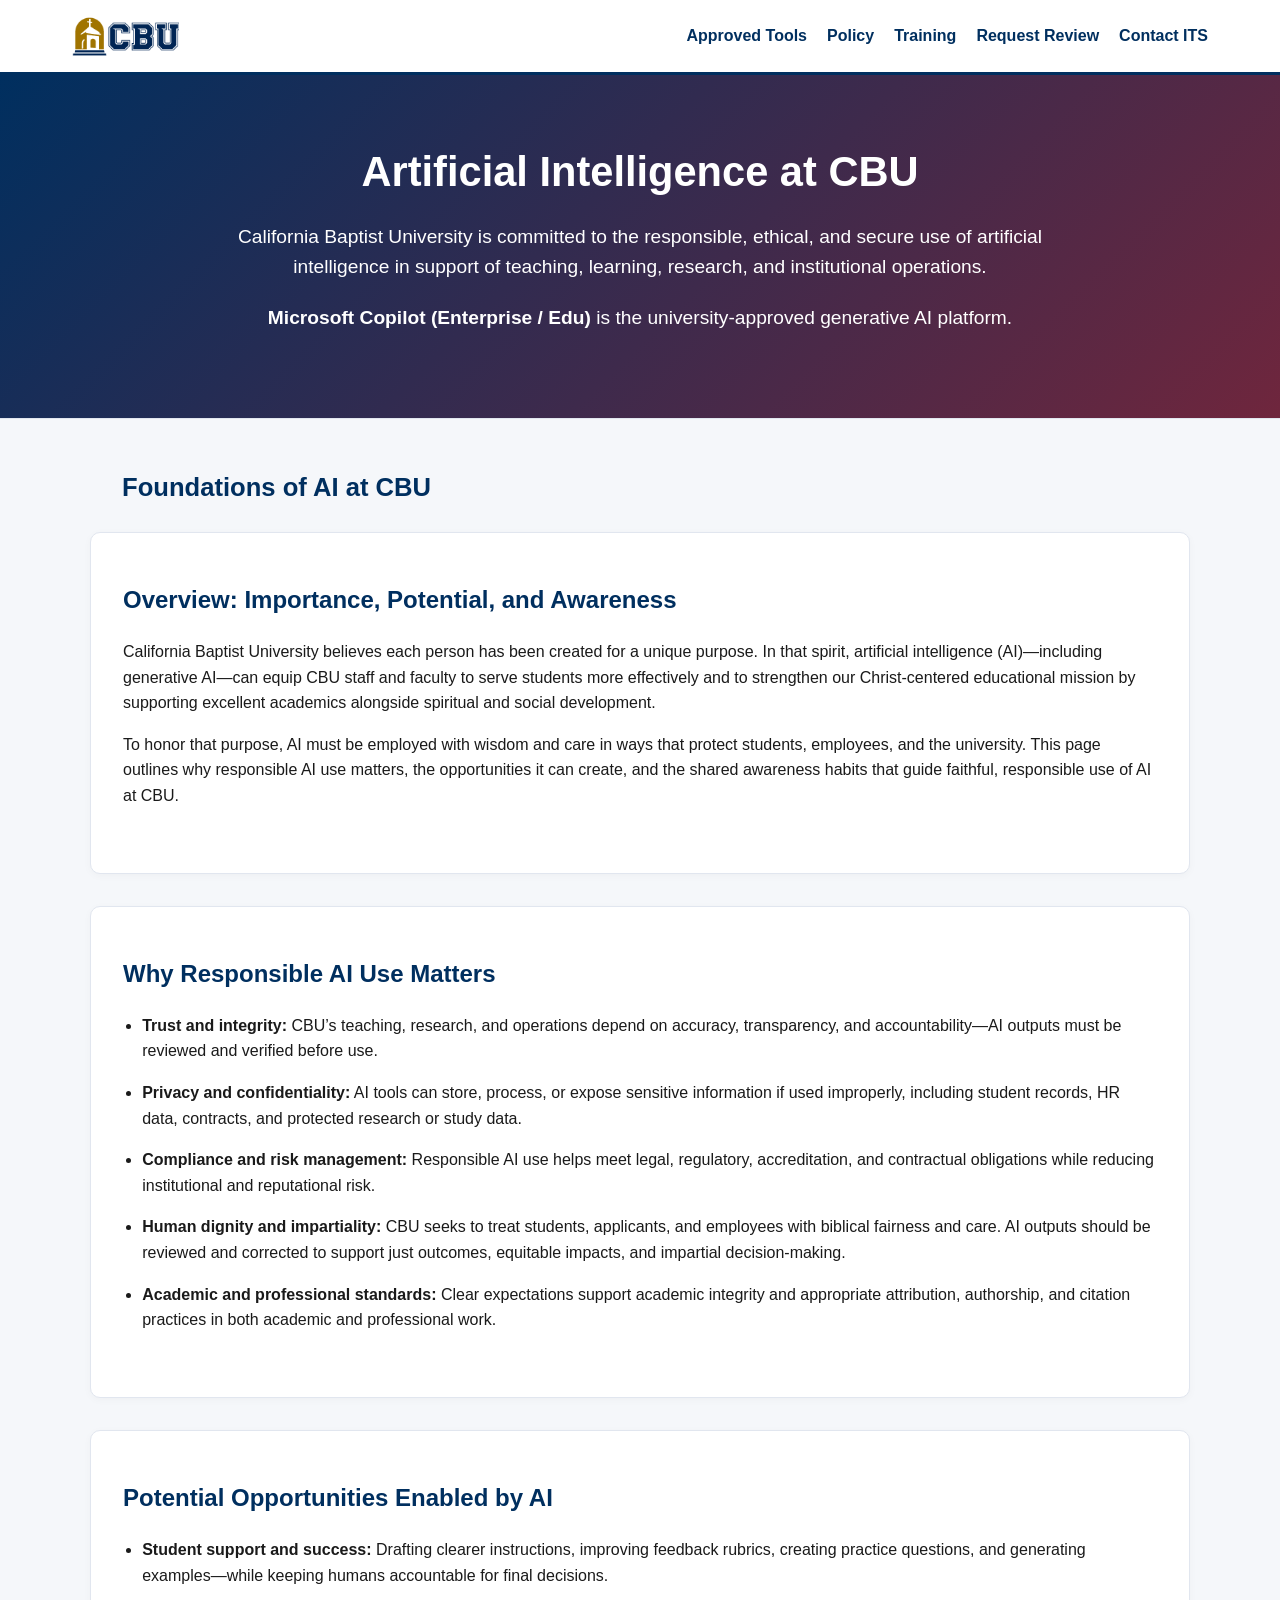
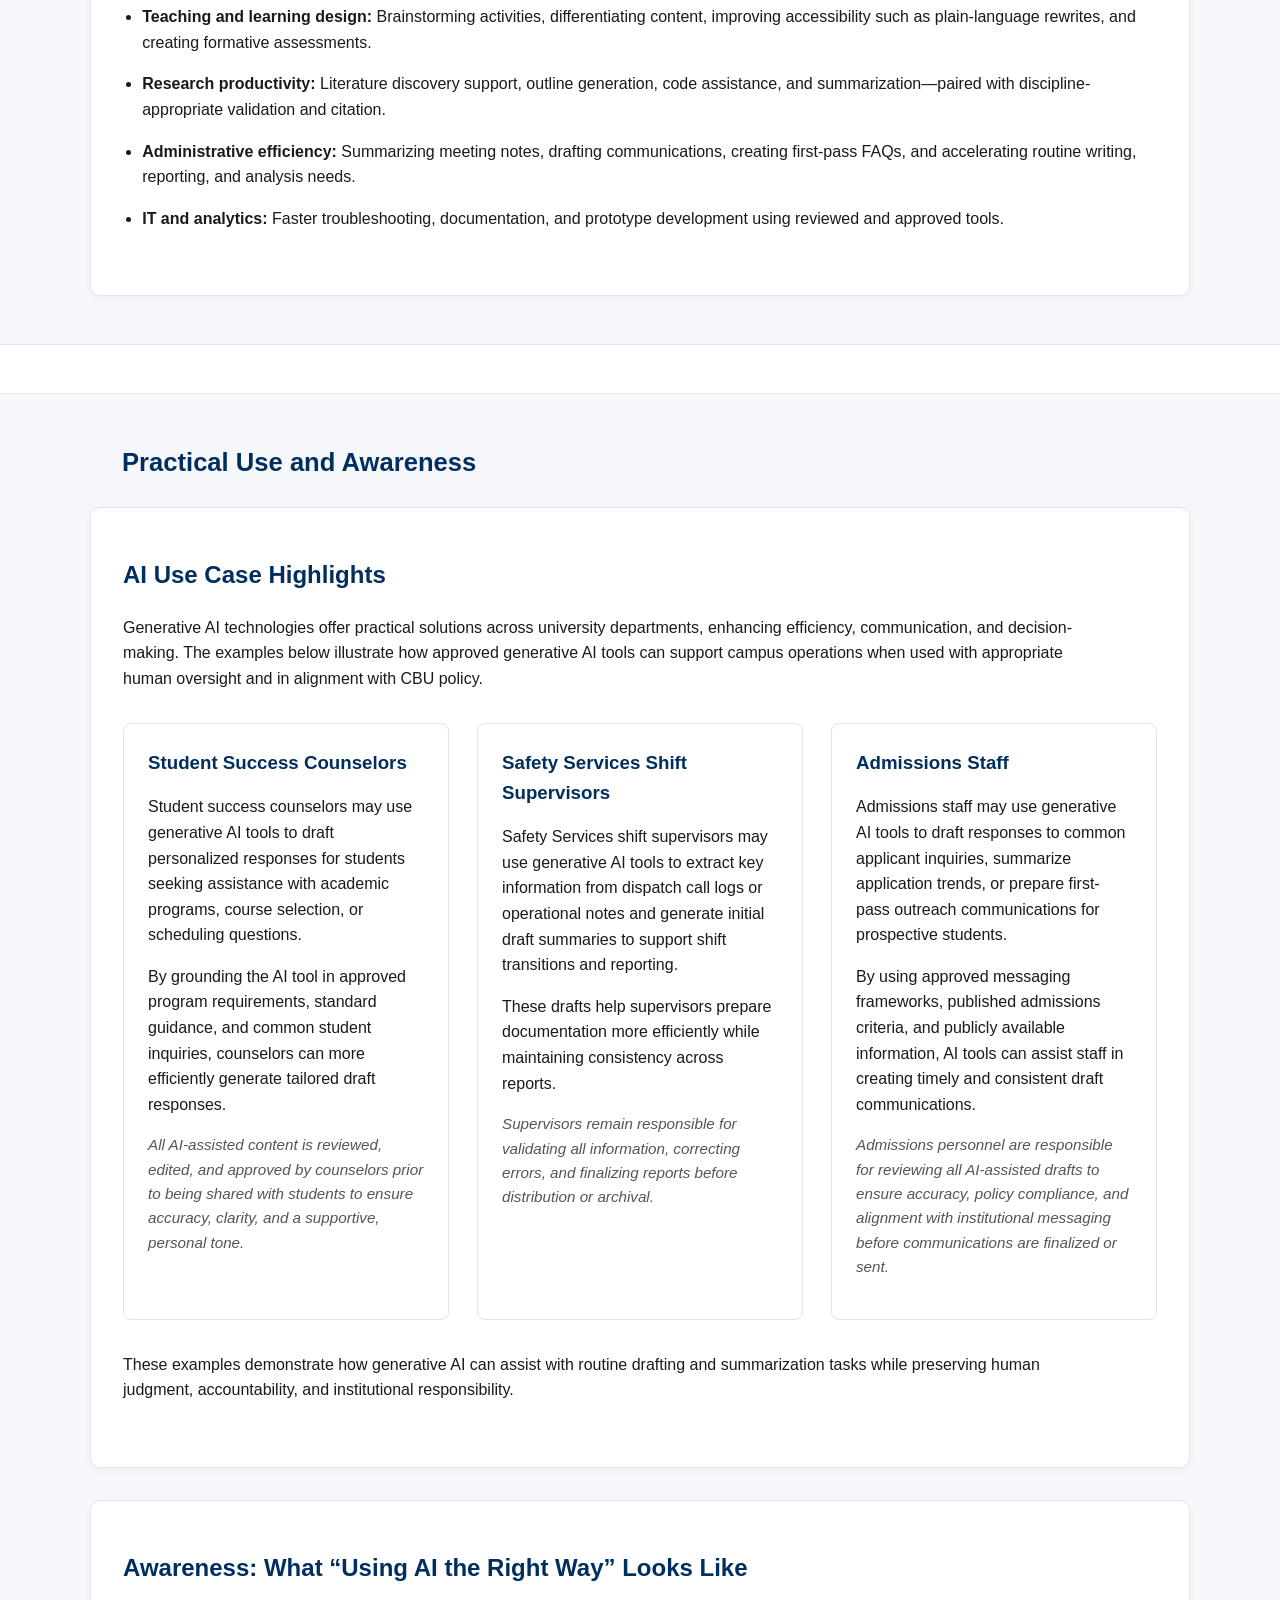
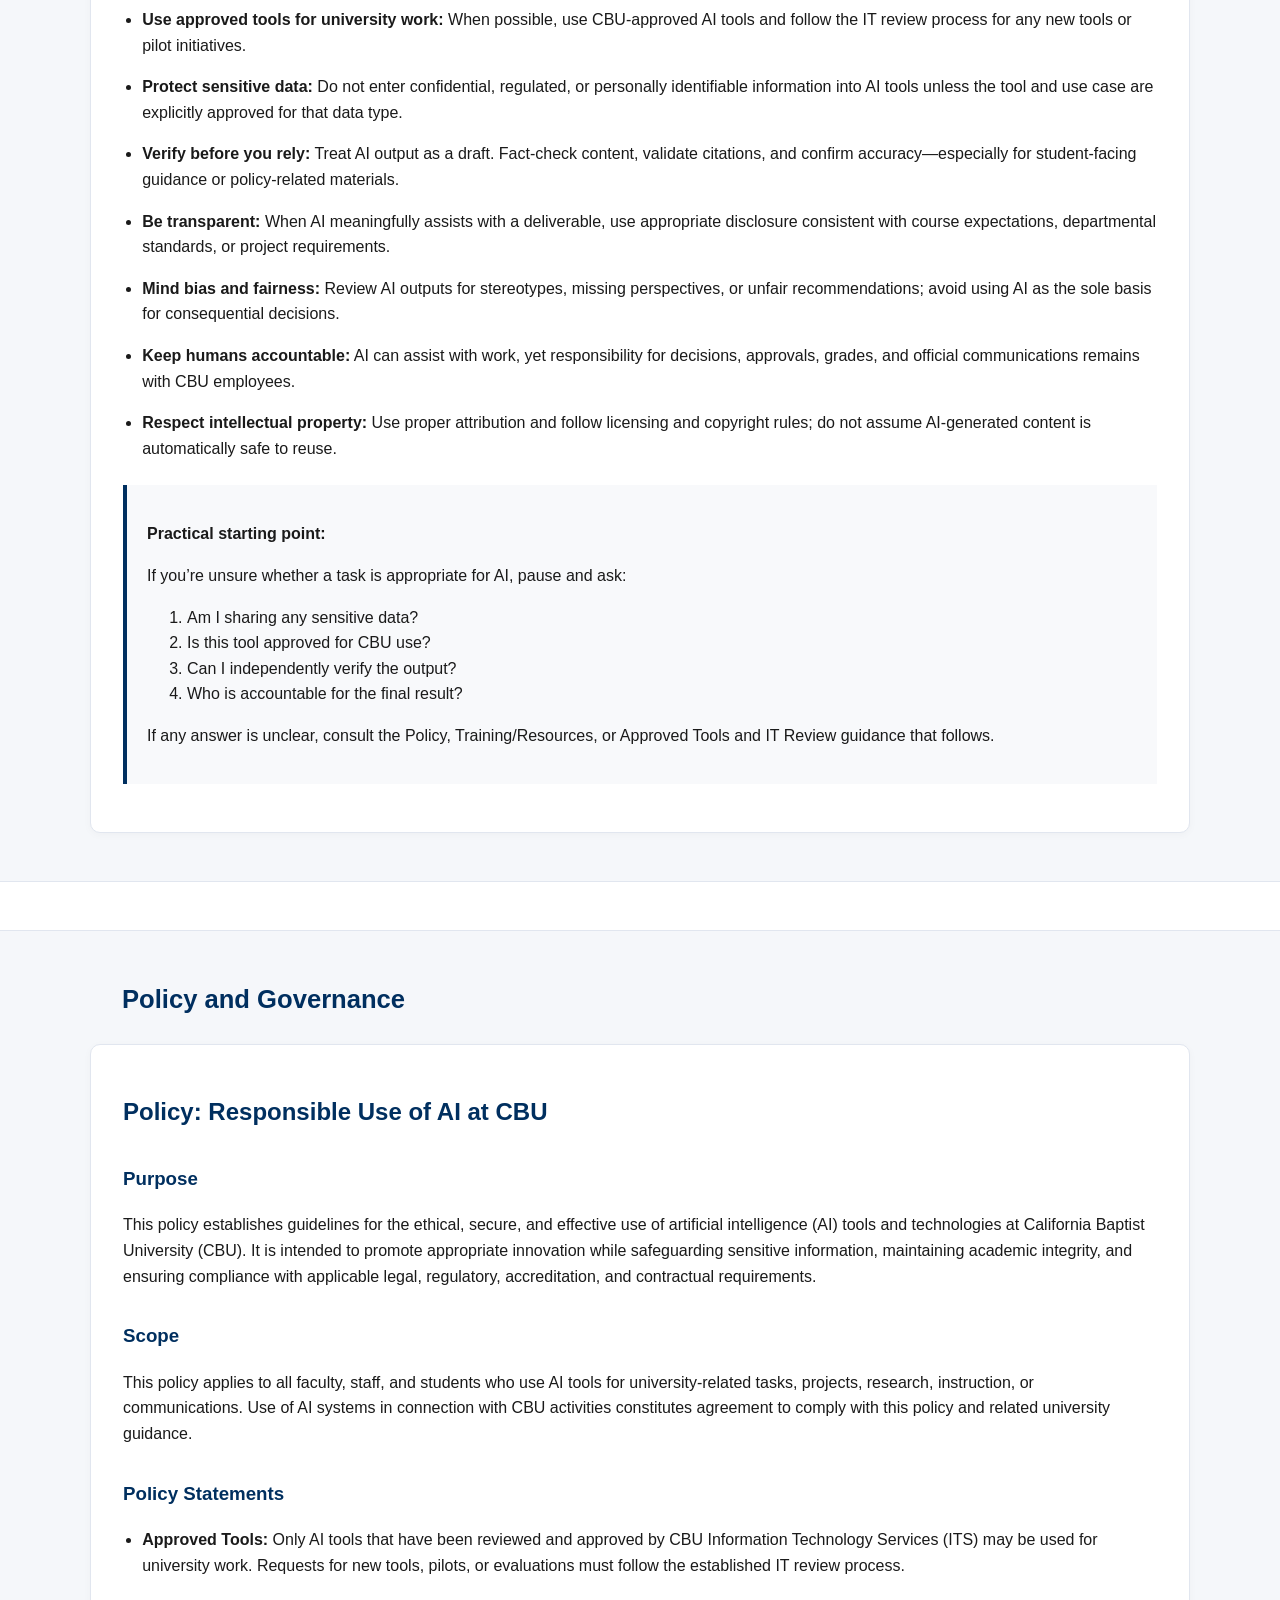
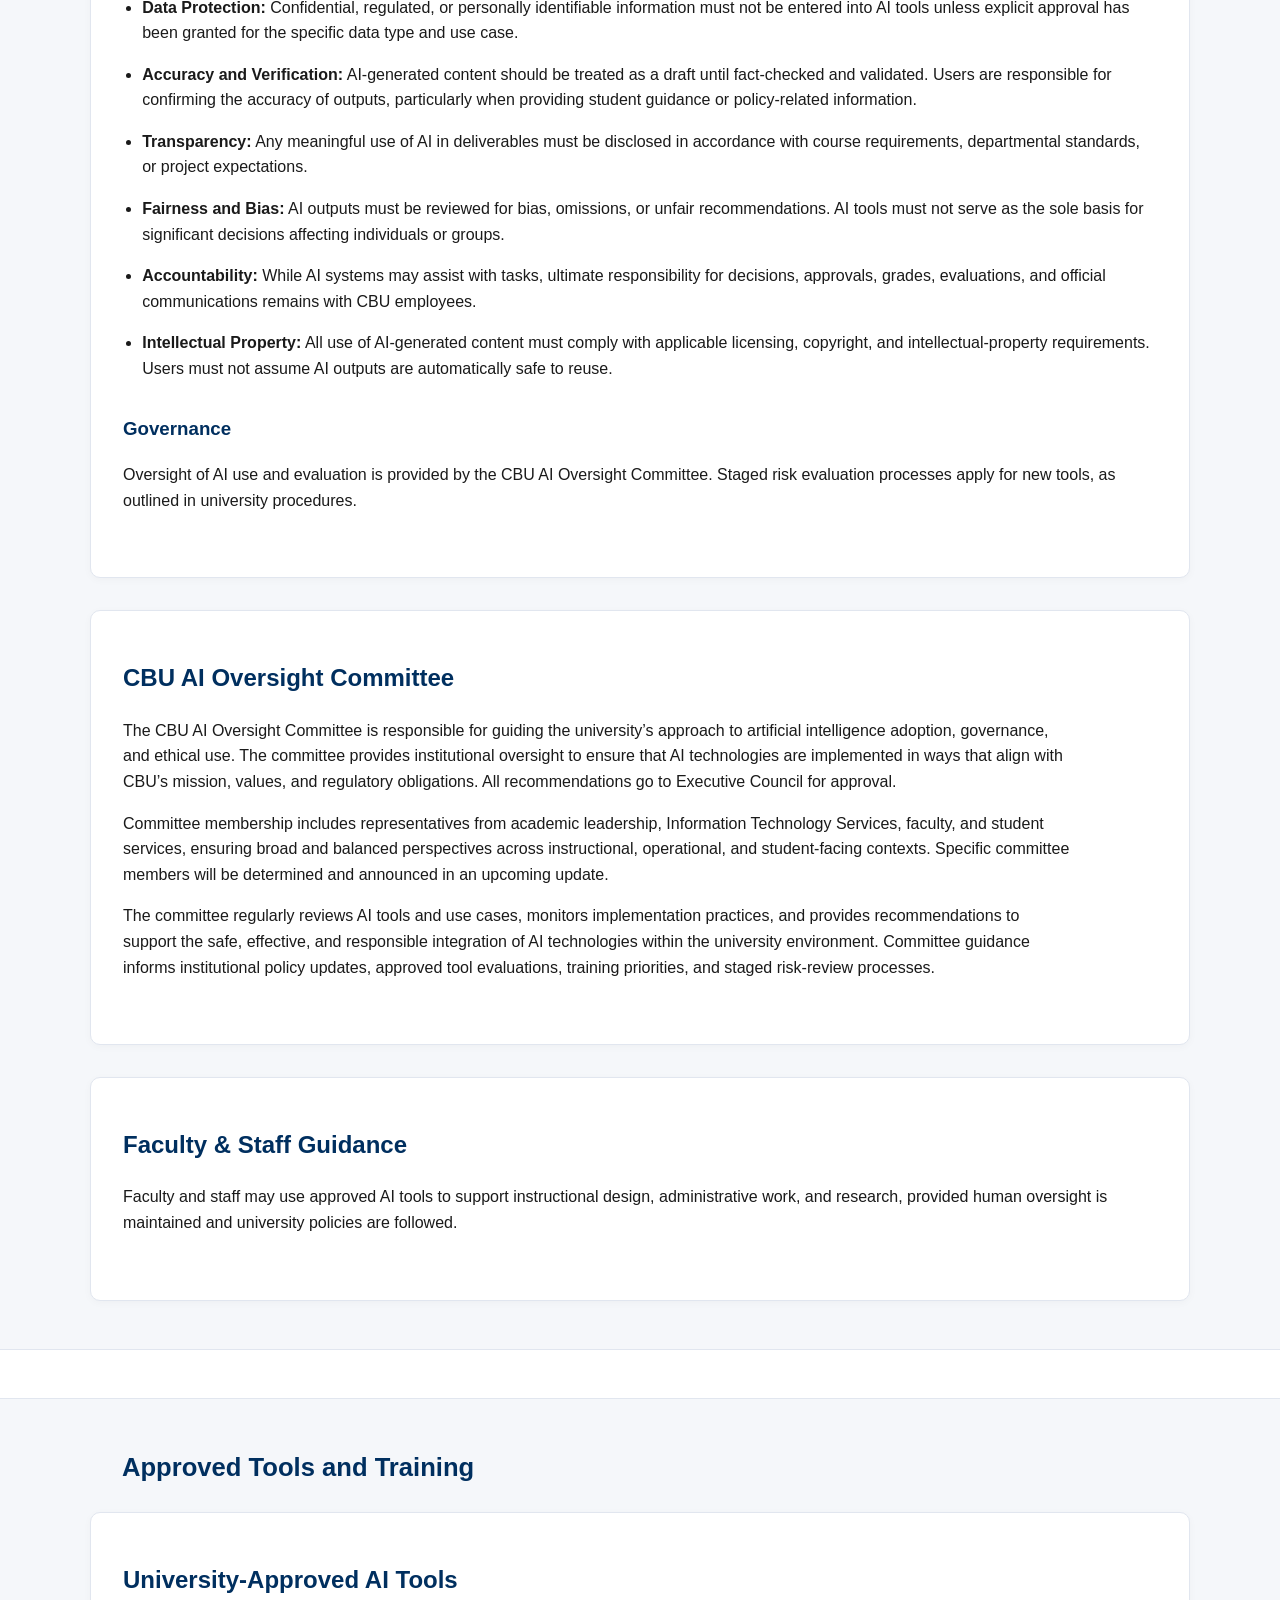
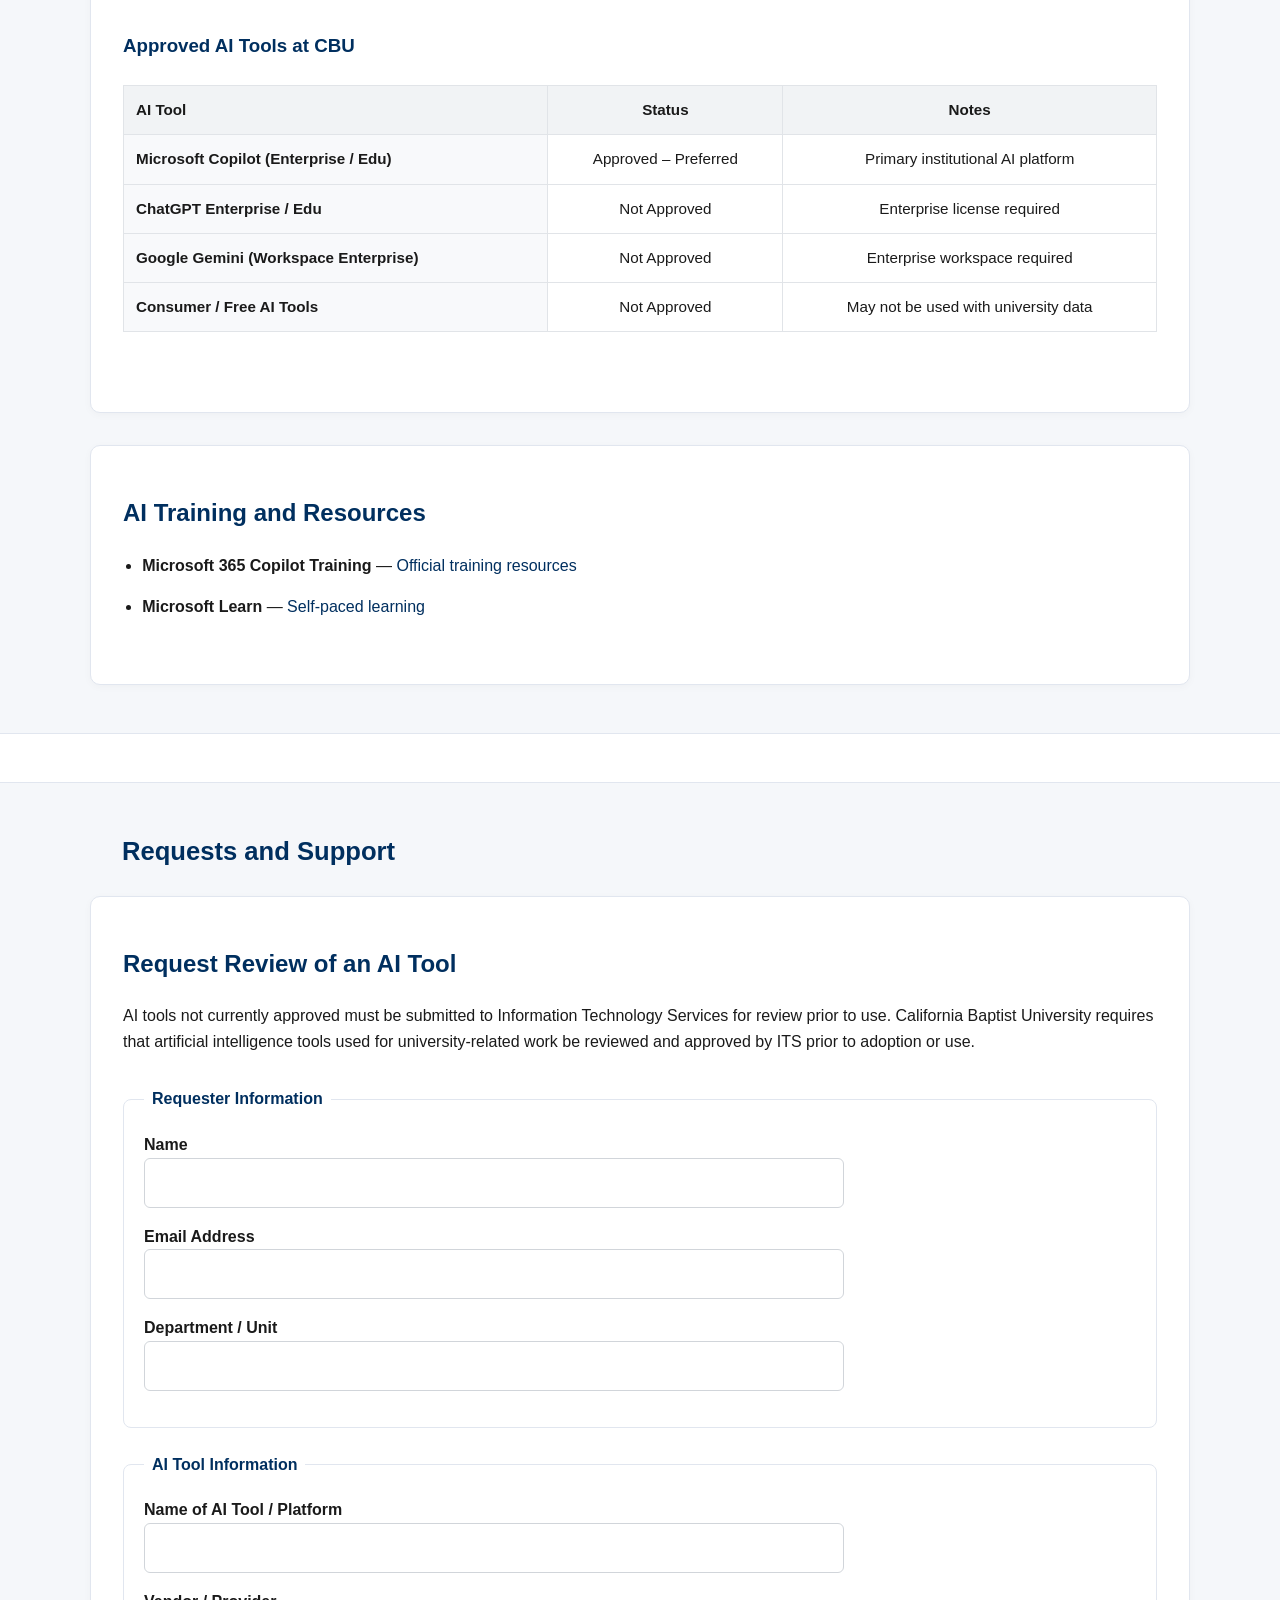
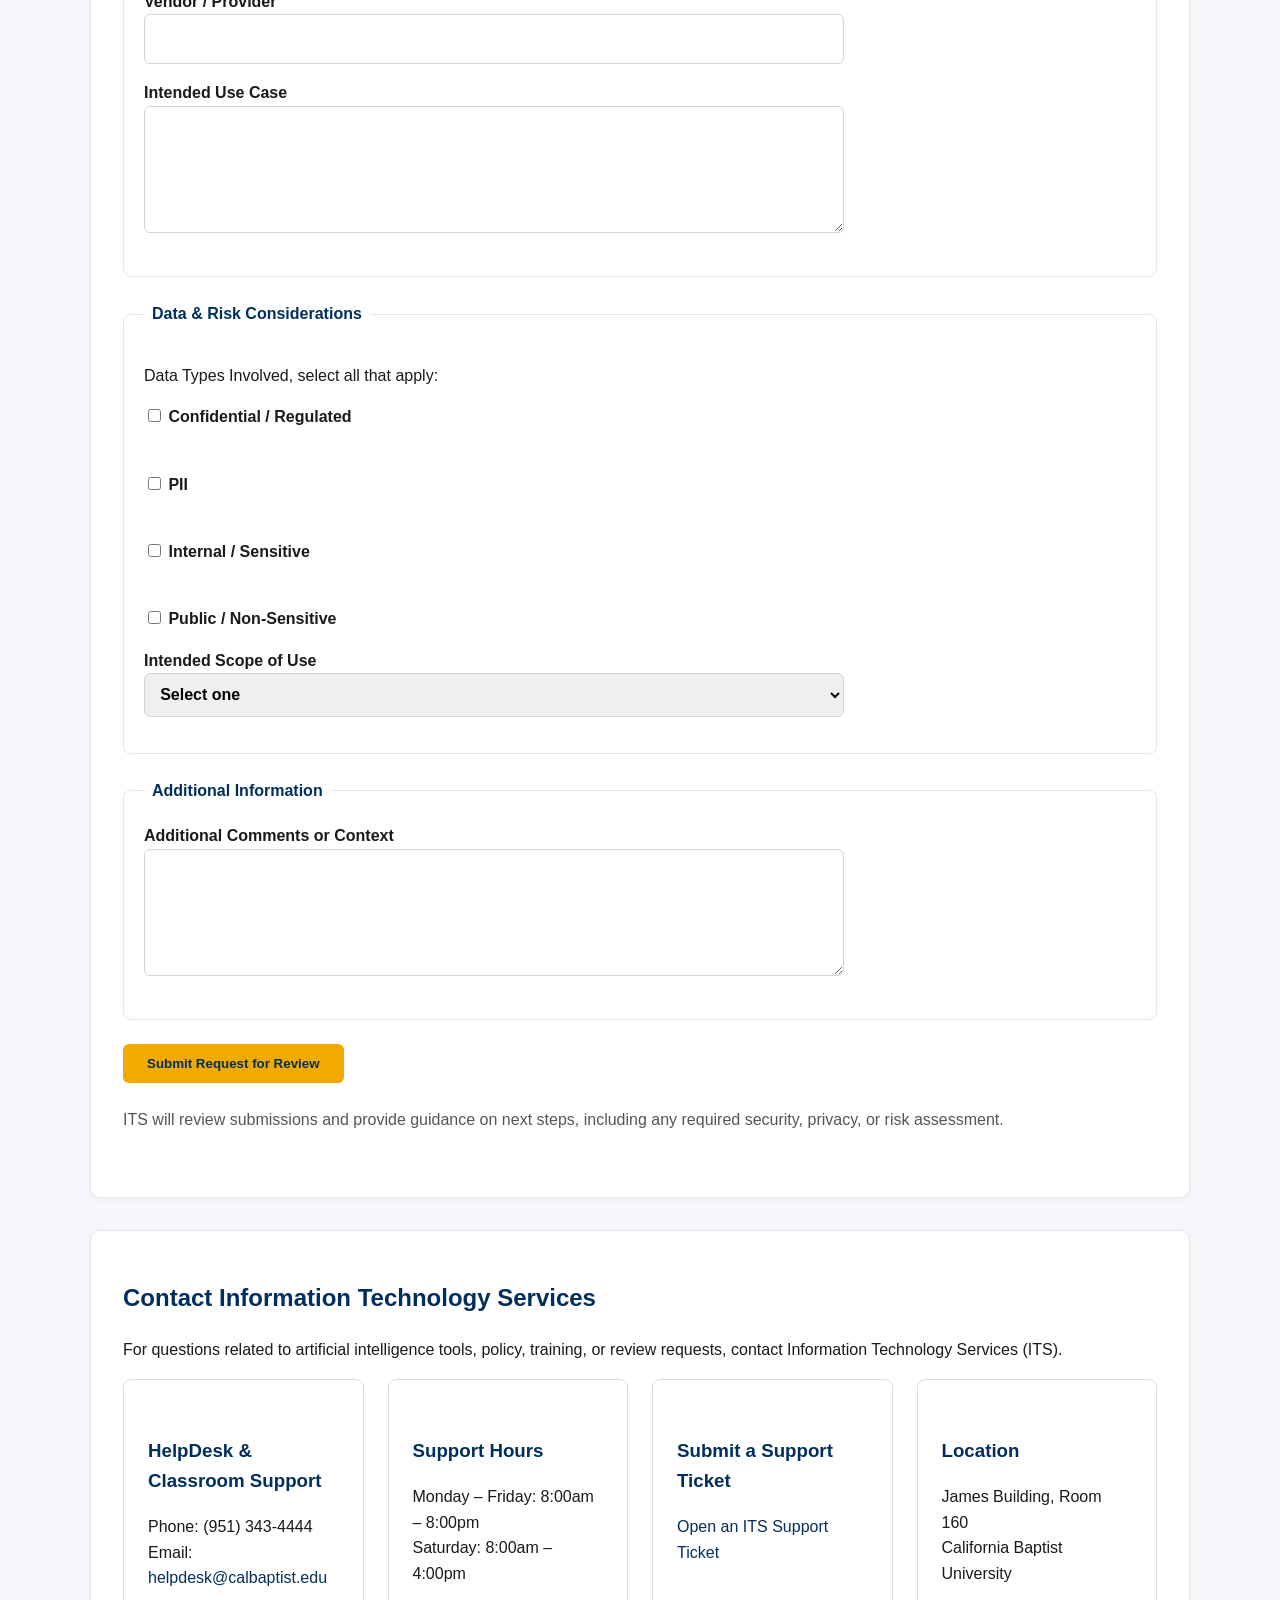
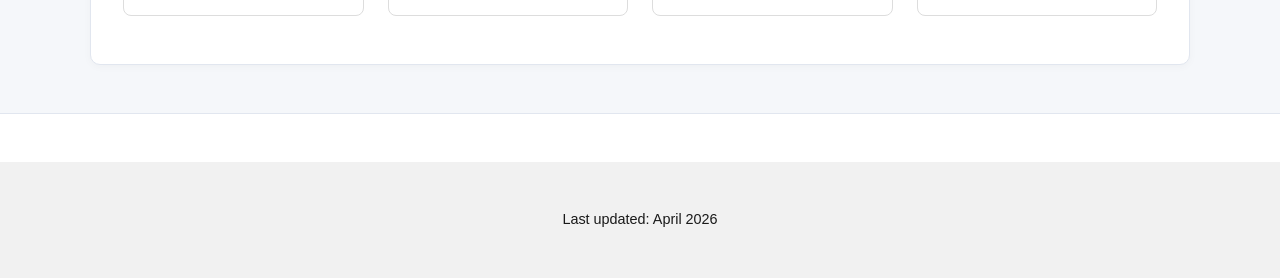
==== index.html @ 790e9cde "Add files via upload" ====
<!DOCTYPE html>
<html lang="en">
<head>
  <meta charset="UTF-8" />
  <title>Artificial Intelligence at CBU | California Baptist University</title>
  <meta name="viewport" content="width=device-width, initial-scale=1.0" />
  <link rel="stylesheet" href="styles.css" />
</head>

<body>
  <!-- ================= HEADER NAV ================= -->
  <header class="cbu-header">
    <div class="cbu-header-inner">
      <div class="cbu-logo-wrapper">
        <img
          src="cbu-logo-blue-gold.png"
          alt="California Baptist University"
          class="cbu-logo"
        />
      </div>

      <nav class="cbu-nav" aria-label="Main navigation">
        <ul>
          <li><a href="#approved-tools">Approved Tools</a></li>
          <li><a href="#policy">Policy</a></li>
          <li><a href="#training">Training</a></li>
          <li><a href="#request-review">Request Review</a></li>
          <li><a href="#contact">Contact ITS</a></li>
        </ul>
      </nav>
    </div>
  </header>

  <!-- ================= HERO / BANNER ================= -->
  <section class="cbu-hero">
    <div class="cbu-hero-inner">
      <h1>Artificial Intelligence at CBU</h1>
      <p>
        California Baptist University is committed to the responsible,
        ethical, and secure use of artificial intelligence in support
        of teaching, learning, research, and institutional operations.
      </p>
      <p class="hero-sub">
        <strong>Microsoft Copilot (Enterprise / Edu)</strong> is the
        university-approved generative AI platform.
      </p>
    </div>
  </section>

  <!-- ================= MAIN CONTENT ================= -->
  <main id="main-content">

    <!-- ================= GROUP: FOUNDATIONS ================= -->
    <div class="section-group" aria-labelledby="foundations-heading">
      <div class="section-group-title">
        <h2 id="foundations-heading">Foundations of AI at CBU</h2>
      </div>

      <section class="cbu-section cbu-overview" id="overview">
        <h2>Overview: Importance, Potential, and Awareness</h2>
        <p>
          California Baptist University believes each person has been created for a unique purpose.
          In that spirit, artificial intelligence (AI)—including generative AI—can equip CBU staff
          and faculty to serve students more effectively and to strengthen our Christ-centered
          educational mission by supporting excellent academics alongside spiritual and social development.
        </p>
        <p>
          To honor that purpose, AI must be employed with wisdom and care in ways that protect students,
          employees, and the university. This page outlines why responsible AI use matters, the
          opportunities it can create, and the shared awareness habits that guide faithful,
          responsible use of AI at CBU.
        </p>
      </section>

      <section class="cbu-section cbu-why-it-matters" id="why-it-matters">
        <h2>Why Responsible AI Use Matters</h2>
        <ul class="why-list">
          <li><strong>Trust and integrity:</strong> CBU’s teaching, research, and operations depend on accuracy, transparency, and accountability—AI outputs must be reviewed and verified before use.</li>
          <li><strong>Privacy and confidentiality:</strong> AI tools can store, process, or expose sensitive information if used improperly, including student records, HR data, contracts, and protected research or study data.</li>
          <li><strong>Compliance and risk management:</strong> Responsible AI use helps meet legal, regulatory, accreditation, and contractual obligations while reducing institutional and reputational risk.</li>
          <li><strong>Human dignity and impartiality:</strong> CBU seeks to treat students, applicants, and employees with biblical fairness and care. AI outputs should be reviewed and corrected to support just outcomes, equitable impacts, and impartial decision-making.</li>
          <li><strong>Academic and professional standards:</strong> Clear expectations support academic integrity and appropriate attribution, authorship, and citation practices in both academic and professional work.</li>
        </ul>
      </section>

      <section class="cbu-section cbu-opportunities" id="opportunities">
        <h2>Potential Opportunities Enabled by AI</h2>
        <ul class="opportunities-list">
          <li><strong>Student support and success:</strong> Drafting clearer instructions, improving feedback rubrics, creating practice questions, and generating examples—while keeping humans accountable for final decisions.</li>
          <li><strong>Teaching and learning design:</strong> Brainstorming activities, differentiating content, improving accessibility such as plain-language rewrites, and creating formative assessments.</li>
          <li><strong>Research productivity:</strong> Literature discovery support, outline generation, code assistance, and summarization—paired with discipline-appropriate validation and citation.</li>
          <li><strong>Administrative efficiency:</strong> Summarizing meeting notes, drafting communications, creating first-pass FAQs, and accelerating routine writing, reporting, and analysis needs.</li>
          <li><strong>IT and analytics:</strong> Faster troubleshooting, documentation, and prototype development using reviewed and approved tools.</li>
        </ul>
      </section>
    </div>

    <!-- ================= GROUP: PRACTICAL USE ================= -->
    <div class="section-group" aria-labelledby="practical-use-heading">
      <div class="section-group-title">
        <h2 id="practical-use-heading">Practical Use and Awareness</h2>
      </div>

      <section class="cbu-section cbu-use-cases" id="use-case-highlights">
        <h2>AI Use Case Highlights</h2>
        <p class="use-case-intro">
          Generative AI technologies offer practical solutions across university departments,
          enhancing efficiency, communication, and decision-making. The examples below illustrate
          how approved generative AI tools can support campus operations when used with appropriate
          human oversight and in alignment with CBU policy.
        </p>

        <div class="use-case-grid">
          <article class="use-case-card">
            <h3>Student Success Counselors</h3>
            <p>Student success counselors may use generative AI tools to draft personalized responses for students seeking assistance with academic programs, course selection, or scheduling questions.</p>
            <p>By grounding the AI tool in approved program requirements, standard guidance, and common student inquiries, counselors can more efficiently generate tailored draft responses.</p>
            <p class="use-case-note">All AI-assisted content is reviewed, edited, and approved by counselors prior to being shared with students to ensure accuracy, clarity, and a supportive, personal tone.</p>
          </article>

          <article class="use-case-card">
            <h3>Safety Services Shift Supervisors</h3>
            <p>Safety Services shift supervisors may use generative AI tools to extract key information from dispatch call logs or operational notes and generate initial draft summaries to support shift transitions and reporting.</p>
            <p>These drafts help supervisors prepare documentation more efficiently while maintaining consistency across reports.</p>
            <p class="use-case-note">Supervisors remain responsible for validating all information, correcting errors, and finalizing reports before distribution or archival.</p>
          </article>

          <article class="use-case-card">
            <h3>Admissions Staff</h3>
            <p>Admissions staff may use generative AI tools to draft responses to common applicant inquiries, summarize application trends, or prepare first-pass outreach communications for prospective students.</p>
            <p>By using approved messaging frameworks, published admissions criteria, and publicly available information, AI tools can assist staff in creating timely and consistent draft communications.</p>
            <p class="use-case-note">Admissions personnel are responsible for reviewing all AI-assisted drafts to ensure accuracy, policy compliance, and alignment with institutional messaging before communications are finalized or sent.</p>
          </article>
        </div>

        <p class="use-case-summary">
          These examples demonstrate how generative AI can assist with routine drafting and
          summarization tasks while preserving human judgment, accountability, and institutional responsibility.
        </p>
      </section>

      <section class="cbu-section cbu-awareness" id="awareness">
        <h2>Awareness: What “Using AI the Right Way” Looks Like</h2>
        <ul class="awareness-list">
          <li><strong>Use approved tools for university work:</strong> When possible, use CBU-approved AI tools and follow the IT review process for any new tools or pilot initiatives.</li>
          <li><strong>Protect sensitive data:</strong> Do not enter confidential, regulated, or personally identifiable information into AI tools unless the tool and use case are explicitly approved for that data type.</li>
          <li><strong>Verify before you rely:</strong> Treat AI output as a draft. Fact-check content, validate citations, and confirm accuracy—especially for student-facing guidance or policy-related materials.</li>
          <li><strong>Be transparent:</strong> When AI meaningfully assists with a deliverable, use appropriate disclosure consistent with course expectations, departmental standards, or project requirements.</li>
          <li><strong>Mind bias and fairness:</strong> Review AI outputs for stereotypes, missing perspectives, or unfair recommendations; avoid using AI as the sole basis for consequential decisions.</li>
          <li><strong>Keep humans accountable:</strong> AI can assist with work, yet responsibility for decisions, approvals, grades, and official communications remains with CBU employees.</li>
          <li><strong>Respect intellectual property:</strong> Use proper attribution and follow licensing and copyright rules; do not assume AI-generated content is automatically safe to reuse.</li>
        </ul>

        <div class="awareness-check">
          <p><strong>Practical starting point:</strong></p>
          <p>If you’re unsure whether a task is appropriate for AI, pause and ask:</p>
          <ol>
            <li>Am I sharing any sensitive data?</li>
            <li>Is this tool approved for CBU use?</li>
            <li>Can I independently verify the output?</li>
            <li>Who is accountable for the final result?</li>
          </ol>
          <p>If any answer is unclear, consult the Policy, Training/Resources, or Approved Tools and IT Review guidance that follows.</p>
        </div>
      </section>
    </div>

    <!-- ================= GROUP: POLICY AND GOVERNANCE ================= -->
    <div class="section-group" aria-labelledby="policy-governance-heading">
      <div class="section-group-title">
        <h2 id="policy-governance-heading">Policy and Governance</h2>
      </div>

      <section class="cbu-section cbu-policy" id="policy">
        <h2>Policy: Responsible Use of AI at CBU</h2>

        <h3>Purpose</h3>
        <p>
          This policy establishes guidelines for the ethical, secure, and effective use
          of artificial intelligence (AI) tools and technologies at California Baptist
          University (CBU). It is intended to promote appropriate innovation while
          safeguarding sensitive information, maintaining academic integrity, and
          ensuring compliance with applicable legal, regulatory, accreditation, and
          contractual requirements.
        </p>

        <h3>Scope</h3>
        <p>
          This policy applies to all faculty, staff, and students who use AI tools for
          university-related tasks, projects, research, instruction, or communications.
          Use of AI systems in connection with CBU activities constitutes agreement to
          comply with this policy and related university guidance.
        </p>

        <h3>Policy Statements</h3>
        <ul class="policy-list">
          <li><strong>Approved Tools:</strong> Only AI tools that have been reviewed and approved by CBU Information Technology Services (ITS) may be used for university work. Requests for new tools, pilots, or evaluations must follow the established IT review process.</li>
          <li><strong>Data Protection:</strong> Confidential, regulated, or personally identifiable information must not be entered into AI tools unless explicit approval has been granted for the specific data type and use case.</li>
          <li><strong>Accuracy and Verification:</strong> AI-generated content should be treated as a draft until fact-checked and validated. Users are responsible for confirming the accuracy of outputs, particularly when providing student guidance or policy-related information.</li>
          <li><strong>Transparency:</strong> Any meaningful use of AI in deliverables must be disclosed in accordance with course requirements, departmental standards, or project expectations.</li>
          <li><strong>Fairness and Bias:</strong> AI outputs must be reviewed for bias, omissions, or unfair recommendations. AI tools must not serve as the sole basis for significant decisions affecting individuals or groups.</li>
          <li><strong>Accountability:</strong> While AI systems may assist with tasks, ultimate responsibility for decisions, approvals, grades, evaluations, and official communications remains with CBU employees.</li>
          <li><strong>Intellectual Property:</strong> All use of AI-generated content must comply with applicable licensing, copyright, and intellectual-property requirements. Users must not assume AI outputs are automatically safe to reuse.</li>
        </ul>

        <h3>Governance</h3>
        <p>
          Oversight of AI use and evaluation is provided by the CBU AI Oversight Committee.
          Staged risk evaluation processes apply for new tools, as outlined in university procedures.
        </p>
      </section>

      <section class="cbu-section cbu-oversight" id="ai-oversight-committee">
        <h2>CBU AI Oversight Committee</h2>
        <p>
          The CBU AI Oversight Committee is responsible for guiding the university’s approach
          to artificial intelligence adoption, governance, and ethical use. The committee provides
          institutional oversight to ensure that AI technologies are implemented in ways that align
          with CBU’s mission, values, and regulatory obligations. All recommendations go to Executive
          Council for approval.
        </p>
        <p>
          Committee membership includes representatives from academic leadership, Information Technology
          Services, faculty, and student services, ensuring broad and balanced perspectives across
          instructional, operational, and student-facing contexts. Specific committee members will be
          determined and announced in an upcoming update.
        </p>
        <p>
          The committee regularly reviews AI tools and use cases, monitors implementation practices,
          and provides recommendations to support the safe, effective, and responsible integration of
          AI technologies within the university environment. Committee guidance informs institutional
          policy updates, approved tool evaluations, training priorities, and staged risk-review processes.
        </p>
      </section>

      <section class="cbu-section cbu-faculty-staff" id="faculty-staff-guidance">
        <h2>Faculty &amp; Staff Guidance</h2>
        <p>
          Faculty and staff may use approved AI tools to support instructional design,
          administrative work, and research, provided human oversight is maintained and
          university policies are followed.
        </p>
      </section>
    </div>

    <!-- ================= GROUP: TOOLS AND TRAINING ================= -->
    <div class="section-group" aria-labelledby="tools-training-heading">
      <div class="section-group-title">
        <h2 id="tools-training-heading">Approved Tools and Training</h2>
      </div>

      <section class="cbu-section cbu-approved-tools" id="approved-tools">
        <h2>University-Approved AI Tools</h2>

        <h3>Approved AI Tools at CBU</h3>
        <table class="ai-tools-table">
          <thead>
            <tr>
              <th scope="col">AI Tool</th>
              <th scope="col">Status</th>
              <th scope="col">Notes</th>
            </tr>
          </thead>
          <tbody>
            <tr>
              <th scope="row">Microsoft Copilot (Enterprise / Edu)</th>
              <td>Approved – Preferred</td>
              <td>Primary institutional AI platform</td>
            </tr>
            <tr>
              <th scope="row">ChatGPT Enterprise / Edu</th>
              <td>Not Approved</td>
              <td>Enterprise license required</td>
            </tr>
            <tr>
              <th scope="row">Google Gemini (Workspace Enterprise)</th>
              <td>Not Approved</td>
              <td>Enterprise workspace required</td>
            </tr>
            <tr>
              <th scope="row">Consumer / Free AI Tools</th>
              <td>Not Approved</td>
              <td>May not be used with university data</td>
            </tr>
          </tbody>
        </table>

<!--
        <h3>Approved AI Tools by Data Classification</h3>
        <table class="ai-tools-table">
          <thead>
            <tr>
              <th scope="col">Data Classification</th>
              <th scope="col">Microsoft Copilot (Enterprise / Edu)</th>
              <th scope="col">ChatGPT Enterprise / Edu</th>
              <th scope="col">Google Gemini (Enterprise)</th>
              <th scope="col">Grok (xAI)</th>
            </tr>
          </thead>
          <tbody>
            <tr>
              <th scope="row">Confidential / Regulated</th>
              <td>Approved – Primary</td>
              <td>Approved</td>
              <td>Approved</td>
              <td>Prohibited</td>
            </tr>
            <tr>
              <th scope="row">PII</th>
              <td>Approved</td>
              <td>Approved</td>
              <td>Approved</td>
              <td>Prohibited</td>
            </tr>
            <tr>
              <th scope="row">Internal / Sensitive</th>
              <td>Allowed</td>
              <td>Allowed</td>
              <td>Allowed</td>
              <td>Discouraged</td>
            </tr>
            <tr>
              <th scope="row">Public / Non-Sensitive</th>
              <td>Allowed</td>
              <td>Allowed</td>
              <td>Allowed</td>
              <td>Allowed</td>
            </tr>
          </tbody>
        </table>   -->
      </section>

      <section class="cbu-section cbu-training" id="training">
        <h2>AI Training and Resources</h2>
        <ul class="training-list">
          <li>
            <strong>Microsoft 365 Copilot Training</strong> —
            <a href="https://www.microsoft.com/en-us/events/category/microsoft-365-copilot-training" target="_blank" rel="noopener">
              Official training resources
            </a>
          </li>
          <li>
            <strong>Microsoft Learn</strong> —
            <a href="https://learn.microsoft.com" target="_blank" rel="noopener">
              Self-paced learning
            </a>
          </li>
        </ul>
      </section>
    </div>

    <!-- ================= GROUP: REQUESTS AND SUPPORT ================= -->
    <div class="section-group" aria-labelledby="requests-support-heading">
      <div class="section-group-title">
        <h2 id="requests-support-heading">Requests and Support</h2>
      </div>

      <section class="cbu-section cbu-request-review" id="request-review">
        <h2>Request Review of an AI Tool</h2>
        <p>
          AI tools not currently approved must be submitted to Information Technology Services
          for review prior to use. California Baptist University requires that artificial intelligence
          tools used for university-related work be reviewed and approved by ITS prior to adoption or use.
        </p>

        <form class="cbu-form" method="post" action="#">
          <fieldset>
            <legend>Requester Information</legend>
            <label>
              Name<br />
              <input type="text" name="requester-name" required />
            </label>
            <label>
              Email Address<br />
              <input type="email" name="requester-email" required />
            </label>
            <label>
              Department / Unit<br />
              <input type="text" name="department" />
            </label>
          </fieldset>

          <fieldset>
            <legend>AI Tool Information</legend>
            <label>
              Name of AI Tool / Platform<br />
              <input type="text" name="tool-name" required />
            </label>
            <label>
              Vendor / Provider<br />
              <input type="text" name="vendor" />
            </label>
            <label>
              Intended Use Case<br />
              <textarea name="use-case" rows="4" required></textarea>
            </label>
          </fieldset>

          <fieldset>
            <legend>Data &amp; Risk Considerations</legend>
            <p>Data Types Involved, select all that apply:</p>
            <label><input type="checkbox" name="data-type" value="confidential" /> Confidential / Regulated</label><br />
            <label><input type="checkbox" name="data-type" value="pii" /> PII</label><br />
            <label><input type="checkbox" name="data-type" value="internal" /> Internal / Sensitive</label><br />
            <label><input type="checkbox" name="data-type" value="public" /> Public / Non-Sensitive</label>

            <label>
              Intended Scope of Use<br />
              <select name="scope">
                <option value="">Select one</option>
                <option value="individual">Individual Use</option>
                <option value="department">Department / Unit</option>
                <option value="pilot">Pilot / Evaluation</option>
                <option value="institution">Institution-Wide</option>
              </select>
            </label>
          </fieldset>

          <fieldset>
            <legend>Additional Information</legend>
            <label>
              Additional Comments or Context<br />
              <textarea name="comments" rows="4"></textarea>
            </label>
          </fieldset>

          <button type="submit">Submit Request for Review</button>
        </form>

        <p class="form-note">
          ITS will review submissions and provide guidance on next steps,
          including any required security, privacy, or risk assessment.
        </p>
      </section>

      <section class="cbu-section cbu-contact" id="contact">
        <h2>Contact Information Technology Services</h2>
        <p>
          For questions related to artificial intelligence tools, policy, training,
          or review requests, contact Information Technology Services (ITS).
        </p>

        <div class="contact-grid">
          <div class="contact-item">
            <h3>HelpDesk &amp; Classroom Support</h3>
            <p>
              Phone: (951) 343-4444<br />
              Email: <a href="mailto:helpdesk@calbaptist.edu">helpdesk@calbaptist.edu</a>
            </p>
          </div>

          <div class="contact-item">
            <h3>Support Hours</h3>
            <p>
              Monday – Friday: 8:00am – 8:00pm<br />
              Saturday: 8:00am – 4:00pm
            </p>
          </div>

          <div class="contact-item">
            <h3>Submit a Support Ticket</h3>
            <p>
              <a href="https://calbaptist.freshservice.com/support/home" target="_blank" rel="noopener">
                Open an ITS Support Ticket
              </a>
            </p>
          </div>

          <div class="contact-item">
            <h3>Location</h3>
            <p>
              James Building, Room 160<br />
              California Baptist University
            </p>
          </div>
        </div>
      </section>
    </div>
  </main>

  <footer class="cbu-footer">
    <p>Last updated: April 2026</p>
  </footer>
</body>
</html>
---- styles.css ----
/* ====================================================
   CBU AI Page Styles
   Cleaned CSS with section dividers / background grouping
   ==================================================== */

:root {
  --cbu-blue: #002f5f;
  --cbu-maroon: #6f263d;
  --cbu-gold: #f2a900;
  --cbu-gold-light: #ffc845;
  --text-main: #1a1a1a;
  --text-muted: #555;
  --border-light: #e1e6ef;
  --border-mid: #d1d5da;
  --bg-page: #ffffff;
  --bg-soft: #f8f9fb;
  --bg-group: #f5f7fa;
}

/* ================= GLOBAL ================= */
* {
  box-sizing: border-box;
}

html {
  scroll-behavior: smooth;
}

body {
  margin: 0;
  font-family: Arial, Helvetica, sans-serif;
  line-height: 1.6;
  color: var(--text-main);
  background: var(--bg-page);
}

a {
  color: var(--cbu-blue);
  text-decoration: none;
}

a:hover,
a:focus {
  text-decoration: underline;
}

img {
  max-width: 100%;
  height: auto;
}

/* ================= HEADER NAV ================= */
.cbu-header {
  background: #ffffff;
  border-bottom: 3px solid var(--cbu-blue);
  position: sticky;
  top: 0;
  z-index: 1000;
}

.cbu-header-inner {
  max-width: 1200px;
  margin: 0 auto;
  padding: 1rem 2rem;
  display: flex;
  align-items: center;
  justify-content: space-between;
  gap: 1.5rem;
}

.cbu-logo-wrapper,
.cbu-brand {
  display: flex;
  align-items: center;
  gap: 0.75rem;
}

.cbu-logo {
  height: 40px;
  width: auto;
}

.cbu-site-title {
  font-weight: bold;
  font-size: 1.1rem;
  color: var(--cbu-blue);
}

.cbu-nav ul {
  display: flex;
  flex-wrap: wrap;
  gap: 1.25rem;
  align-items: center;
  justify-content: flex-end;
  list-style: none;
  margin: 0;
  padding: 0;
}

.cbu-nav a {
  font-weight: 600;
  color: var(--cbu-blue);
}

/* ================= HERO ================= */
.cbu-hero {
  background: linear-gradient(135deg, var(--cbu-blue), var(--cbu-maroon));
  color: #ffffff;
  padding: 4rem 2rem;
  text-align: center;
}

.cbu-hero-inner {
  max-width: 1000px;
  margin: 0 auto;
}

.cbu-hero h1 {
  font-size: clamp(2rem, 4vw, 2.6rem);
  margin: 0 0 1rem;
}

.cbu-hero p {
  font-size: 1.2rem;
  margin: 0 auto 1.25rem;
  max-width: 900px;
}

.hero-sub {
  margin-top: 1.5rem;
}

/* ================= SECTION GROUPING / DIVIDERS ================= */
.section-group {
  background-color: var(--bg-group);
  border-top: 1px solid var(--border-light);
  border-bottom: 1px solid var(--border-light);
  padding: 3rem 0;
  margin: 3rem 0;
}

.section-group:first-child {
  margin-top: 0;
}

.section-group .cbu-section {
  background: #ffffff;
  border: 1px solid var(--border-light);
  border-radius: 10px;
  box-shadow: 0 2px 8px rgba(0, 0, 0, 0.03);
}

.section-group .cbu-section + .cbu-section {
  margin-top: 2rem;
}

.section-group-title {
  max-width: 1100px;
  margin: 0 auto 1.5rem;
  padding: 0 2rem;
}

.section-group-title h2 {
  margin: 0;
  color: var(--cbu-blue);
  font-size: 1.6rem;
}

/* ================= SECTIONS ================= */
.cbu-section {
  max-width: 1100px;
  margin: 0 auto;
  padding: 3rem 2rem;
}

.cbu-section h2 {
  margin-top: 0;
  color: var(--cbu-blue);
}

.cbu-section h3 {
  color: var(--cbu-blue);
  margin-top: 2rem;
}

.cbu-overview,
.cbu-highlight {
  background: var(--bg-soft);
  border-left: 6px solid var(--cbu-blue);
}

.cbu-overview h2 {
  margin-top: 0;
}

.cbu-why-it-matters,
.cbu-awareness,
.cbu-policy,
.cbu-oversight,
.cbu-approved-tools {
  background: #ffffff;
}

.cbu-opportunities,
.cbu-training {
  background: var(--bg-soft);
}

.cbu-policy {
  border-top: 2px solid #e1e4e8;
}

.cbu-oversight p,
.cbu-use-cases .use-case-intro,
.cbu-use-cases .use-case-summary {
  max-width: 950px;
}

/* ================= LISTS ================= */
.why-list,
.opportunities-list,
.awareness-list,
.policy-list,
.training-list,
.review-list {
  padding-left: 1.2rem;
}

.why-list li,
.opportunities-list li,
.awareness-list li,
.policy-list li,
.training-list li,
.review-list li {
  margin-bottom: 1rem;
}

.awareness-check {
  margin-top: 1.5rem;
  padding: 1.25rem;
  background: var(--bg-soft);
  border-left: 4px solid var(--cbu-blue);
}

/* ================= AI USE CASE HIGHLIGHTS ================= */
.use-case-grid {
  display: grid;
  grid-template-columns: repeat(auto-fit, minmax(300px, 1fr));
  gap: 1.75rem;
  margin: 2rem 0;
}

.use-case-card {
  background: #ffffff;
  border: 1px solid #e1e4e8;
  border-radius: 8px;
  padding: 1.5rem;
}

.use-case-card h3 {
  margin-top: 0;
  margin-bottom: 0.75rem;
}

.use-case-note {
  margin-top: 1rem;
  font-size: 0.95rem;
  color: var(--text-muted);
  font-style: italic;
}

/* ================= TABLES ================= */
.ai-tools-table {
  width: 100%;
  border-collapse: collapse;
  margin: 1.5rem 0 2rem;
  font-size: 0.95rem;
}

.ai-tools-table caption {
  caption-side: top;
  text-align: left;
  font-weight: 600;
  margin-bottom: 0.75rem;
}

.ai-tools-table th,
.ai-tools-table td {
  border: 1px solid #e1e4e8;
  padding: 0.75rem;
  text-align: center;
  vertical-align: top;
}

.ai-tools-table th:first-child,
.ai-tools-table td:first-child,
.ai-tools-table th[scope="row"] {
  text-align: left;
}

.ai-tools-table th[scope="row"] {
  background: var(--bg-soft);
}

.ai-tools-table thead th {
  background: #f1f3f5;
  font-weight: 600;
}

/* ================= FORMS ================= */
.cbu-form {
  margin-top: 2rem;
}

.cbu-form fieldset {
  border: 1px solid var(--border-light);
  border-radius: 8px;
  padding: 1.25rem;
  margin: 0 0 1.5rem;
  background: #ffffff;
}

.cbu-form legend {
  font-weight: 700;
  color: var(--cbu-blue);
  padding: 0 0.5rem;
}

.cbu-form label {
  display: block;
  margin-bottom: 1rem;
  font-weight: 600;
}

.cbu-form label label {
  display: inline;
  font-weight: 400;
}

.cbu-form input[type="text"],
.cbu-form input[type="email"],
.cbu-form textarea,
.cbu-form select {
  width: 100%;
  max-width: 700px;
  padding: 0.7rem;
  border: 1px solid var(--border-mid);
  border-radius: 6px;
  font: inherit;
}

.cbu-form textarea {
  resize: vertical;
}

.cbu-form button,
.cbu-button {
  background: var(--cbu-gold);
  color: var(--cbu-blue);
  padding: 12px 24px;
  border: 0;
  border-radius: 6px;
  display: inline-block;
  font-weight: bold;
  text-decoration: none;
  cursor: pointer;
}

.cbu-form button:hover,
.cbu-form button:focus,
.cbu-button:hover,
.cbu-button:focus {
  background: var(--cbu-gold-light);
  text-decoration: none;
}

.form-note {
  margin-top: 1.5rem;
  color: var(--text-muted);
}

/* ================= ICON / CARD GRIDS ================= */
.cbu-icon-grid,
.quick-links-grid,
.footer-links-grid,
.contact-grid,
.use-grid {
  display: grid;
  gap: 1.5rem;
}

.cbu-icon-grid {
  grid-template-columns: repeat(auto-fit, minmax(240px, 1fr));
  margin-top: 2rem;
}

.quick-links-grid {
  grid-template-columns: repeat(auto-fit, minmax(250px, 1fr));
  margin-top: 1.5rem;
}

.footer-links-grid,
.contact-grid {
  grid-template-columns: repeat(auto-fit, minmax(220px, 1fr));
}

.use-grid {
  grid-template-columns: repeat(auto-fit, minmax(260px, 1fr));
  margin: 2rem 0;
}

.icon-card,
.use-card,
.quick-link-card,
.contact-item {
  border: 1px solid #ddd;
  border-radius: 8px;
  padding: 1.5rem;
  background: #ffffff;
}

.icon-card h3,
.use-card h3,
.quick-link-card h3,
.contact-item h4 {
  margin-top: 0;
}

.quick-link-card {
  display: block;
  transition: box-shadow 0.2s ease, transform 0.2s ease;
}

.quick-link-card h3,
.contact-item h4 {
  color: var(--cbu-blue);
}

.quick-link-card p,
.contact-item p {
  margin-bottom: 0;
}

.quick-link-card:hover,
.quick-link-card:focus {
  box-shadow: 0 4px 12px rgba(0, 0, 0, 0.08);
  transform: translateY(-2px);
  text-decoration: none;
}

.use-card.allowed {
  border-left: 6px solid #2e7d32;
}

.use-card.caution {
  border-left: 6px solid #f9a825;
}

.use-card.prohibited {
  border-left: 6px solid #c62828;
}

.acceptable-intro {
  font-size: 1.05rem;
  margin-bottom: 1rem;
}

.acceptable-footer {
  margin-top: 1.5rem;
  font-weight: 600;
}

/* ================= QUICK LINKS / FOOTER LINKS ================= */
.quick-links ul,
.footer-links-grid ul {
  list-style: none;
  padding-left: 0;
  margin: 0;
}

.quick-links li,
.footer-links-grid li {
  margin-bottom: 0.5rem;
}

.footer-links-title {
  text-align: center;
}

.cbu-footer-links {
  margin-top: 3rem;
  padding-top: 2rem;
  border-top: 1px solid #e1e4e8;
  background: #fafafa;
}

.footer-links-heading {
  font-size: 1rem;
  font-weight: 600;
  text-transform: uppercase;
  margin-bottom: 1rem;
  color: #444;
  letter-spacing: 0.05em;
  text-align: center;
}

.footer-links-heading::after {
  content: "";
  display: block;
  width: 60px;
  height: 1px;
  background-color: var(--border-mid);
  margin: 0.75rem auto 0;
}

.footer-last-updated {
  text-align: center;
  margin-top: 1.5rem;
  font-size: 0.85rem;
  color: #666;
  font-style: italic;
}

/* ================= FOOTER ================= */
.cbu-footer {
  background: #f1f1f1;
  text-align: center;
  padding: 2rem;
  font-size: 0.9rem;
  margin-top: 3rem;
}

/* ================= RESPONSIVE ================= */
@media (max-width: 800px) {
  .cbu-header-inner {
    align-items: flex-start;
    flex-direction: column;
  }

  .cbu-nav ul {
    justify-content: flex-start;
    gap: 0.75rem 1rem;
  }

  .cbu-hero {
    padding: 3rem 1.25rem;
  }

  .cbu-section,
  .section-group-title {
    padding-left: 1.25rem;
    padding-right: 1.25rem;
  }

  .section-group {
    padding: 2rem 0;
    margin: 2rem 0;
  }

  .ai-tools-table {
    display: block;
    overflow-x: auto;
    white-space: nowrap;
  }
}
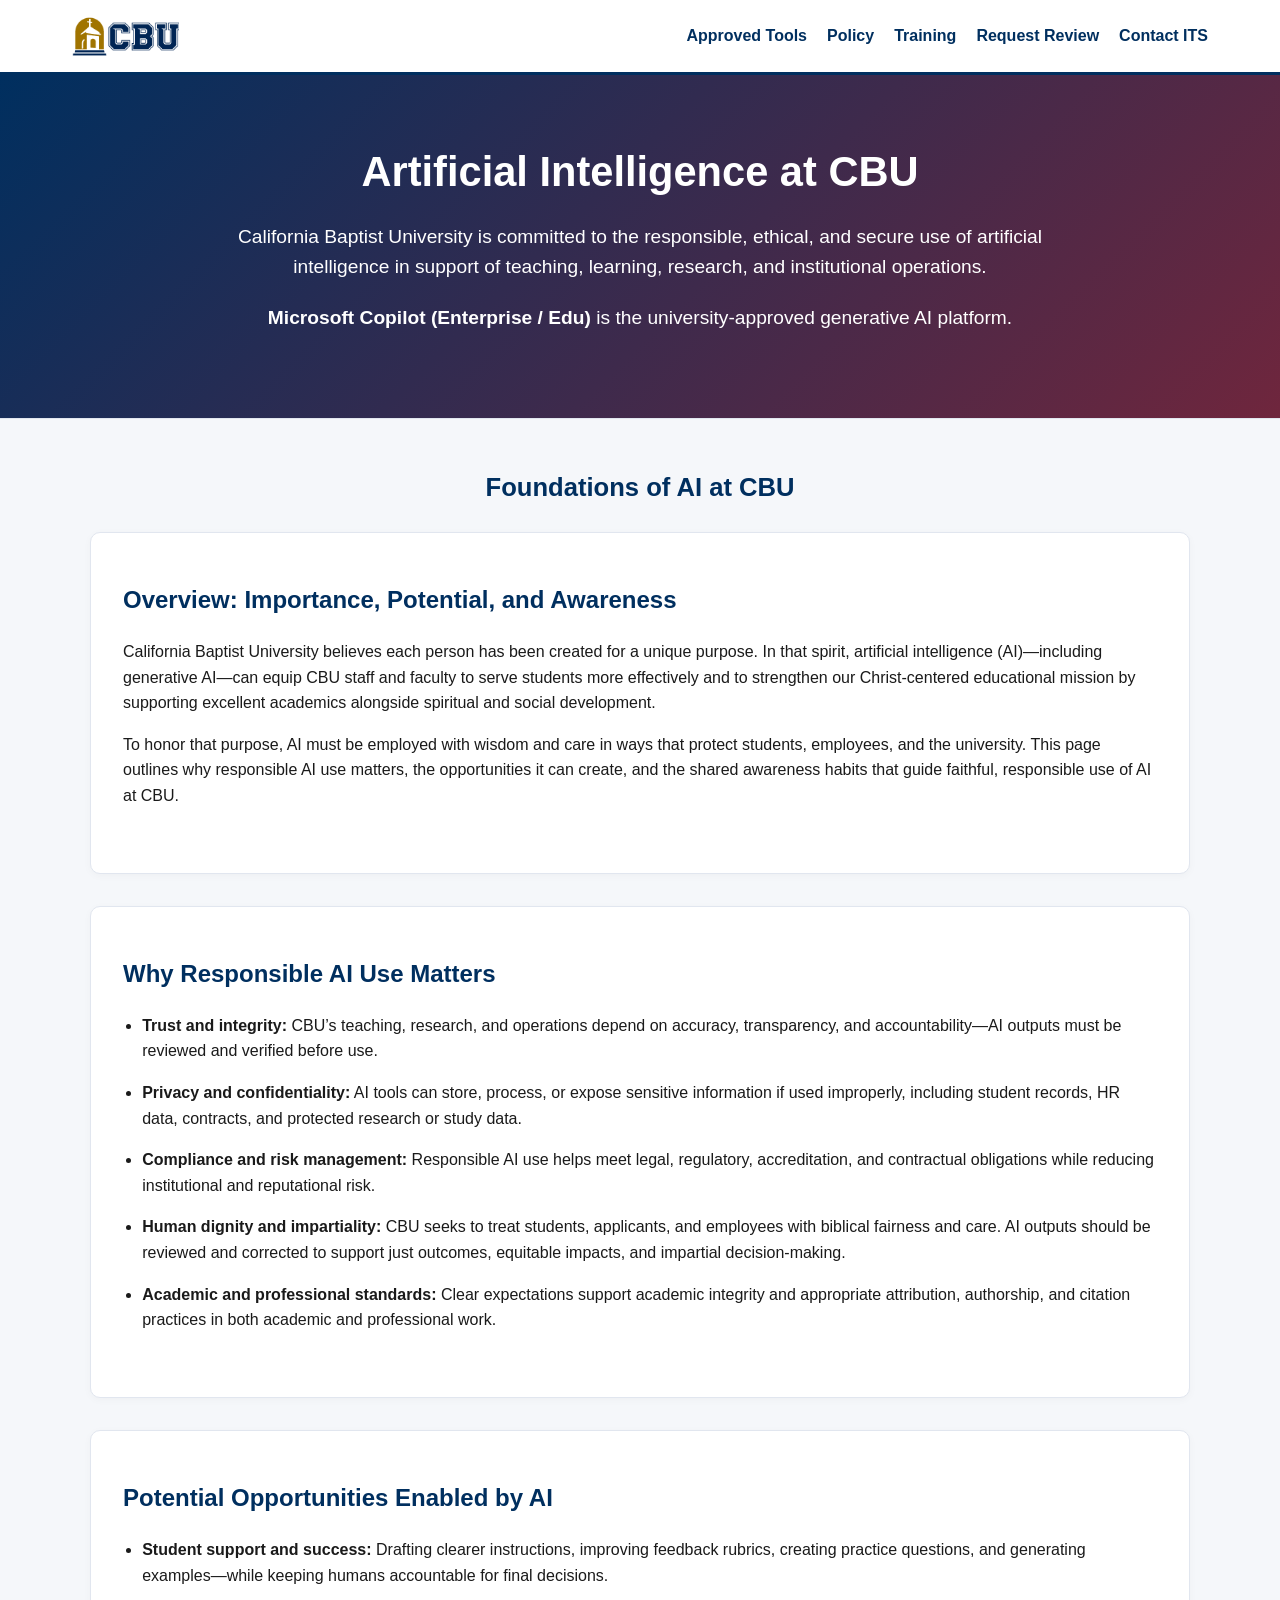
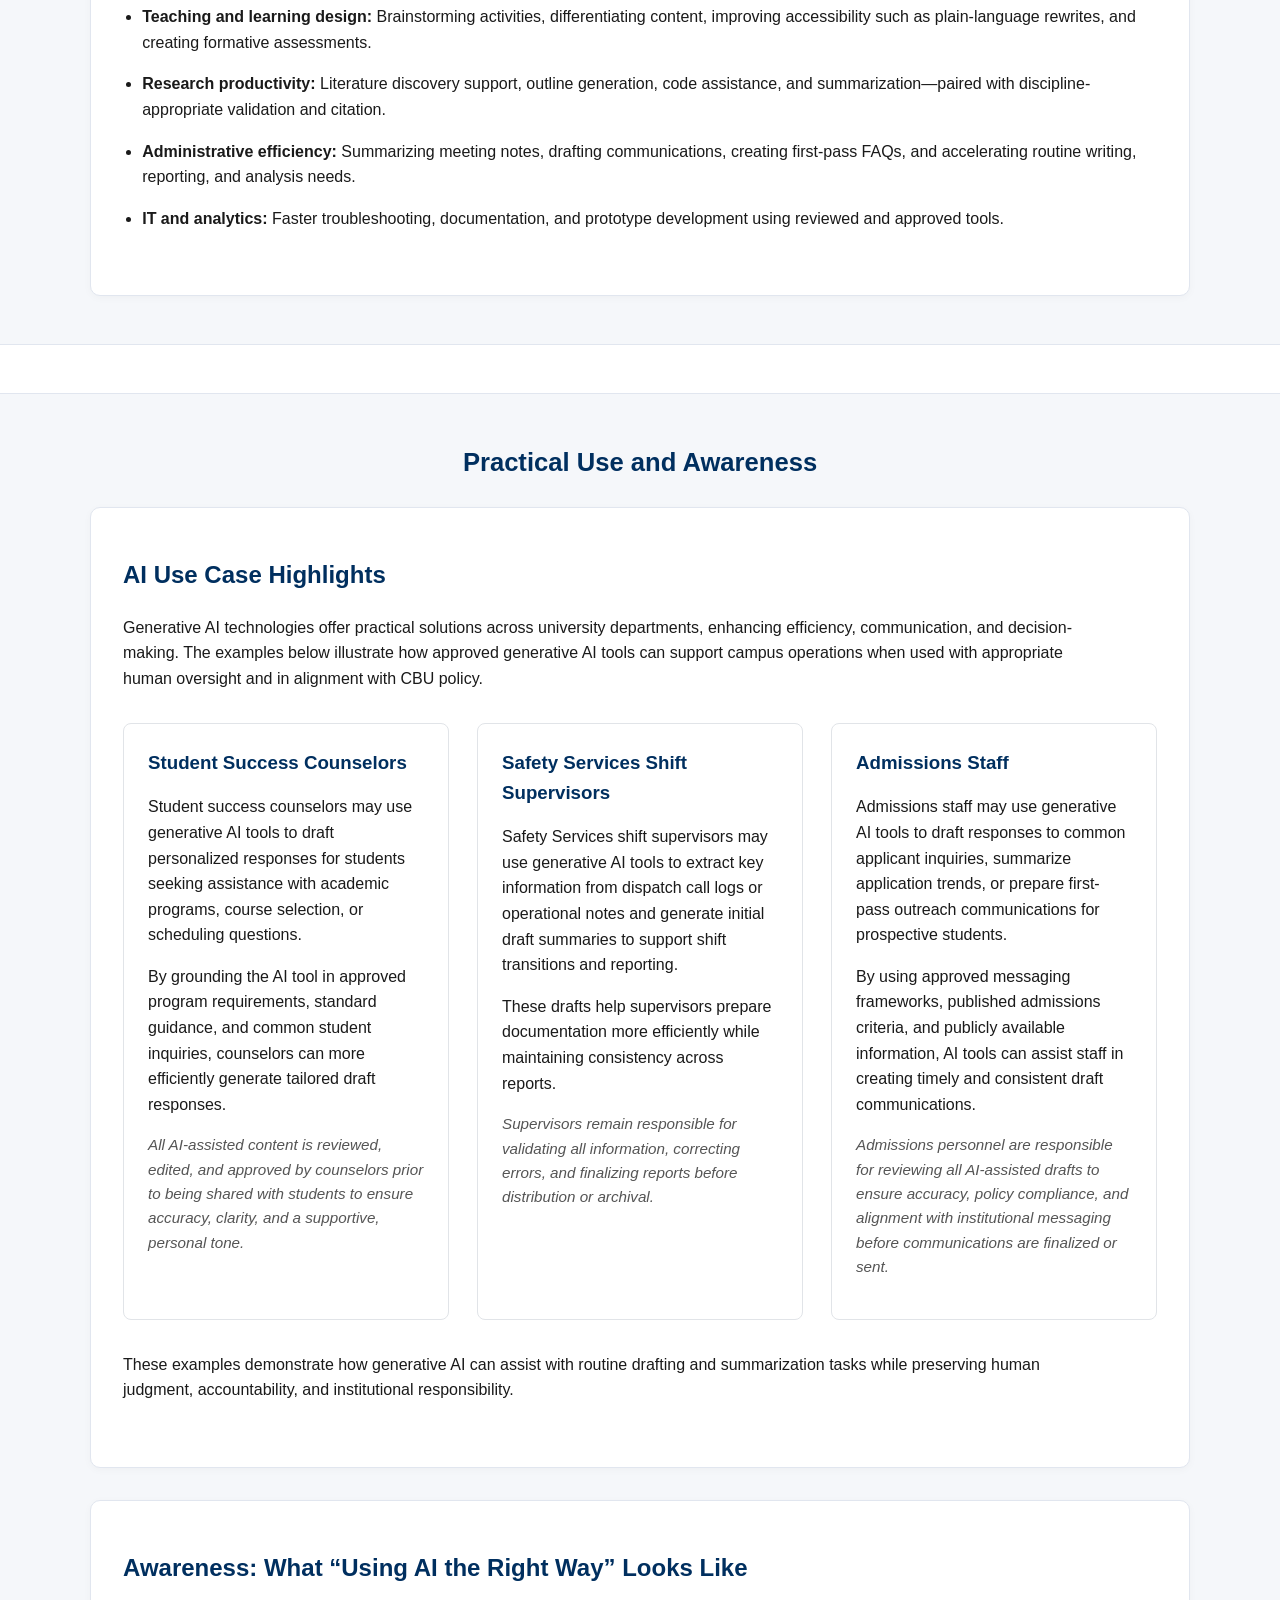
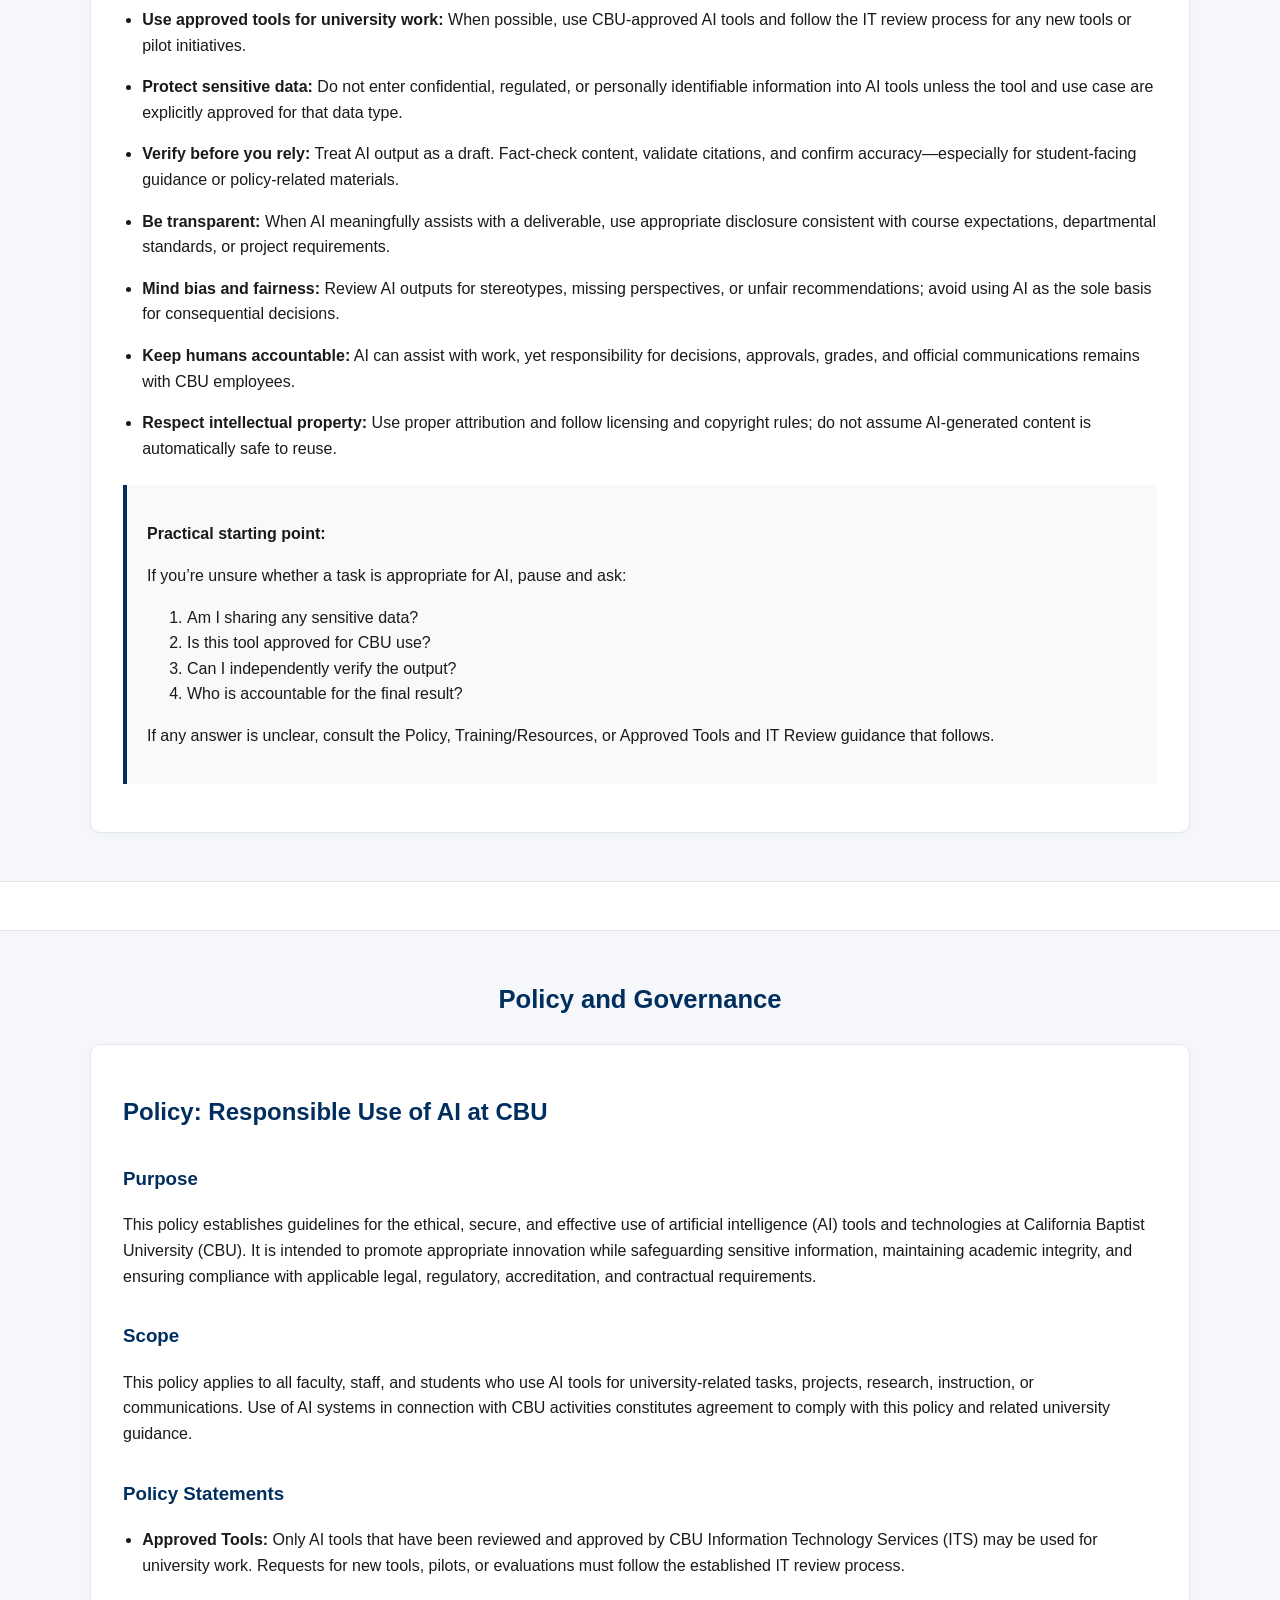
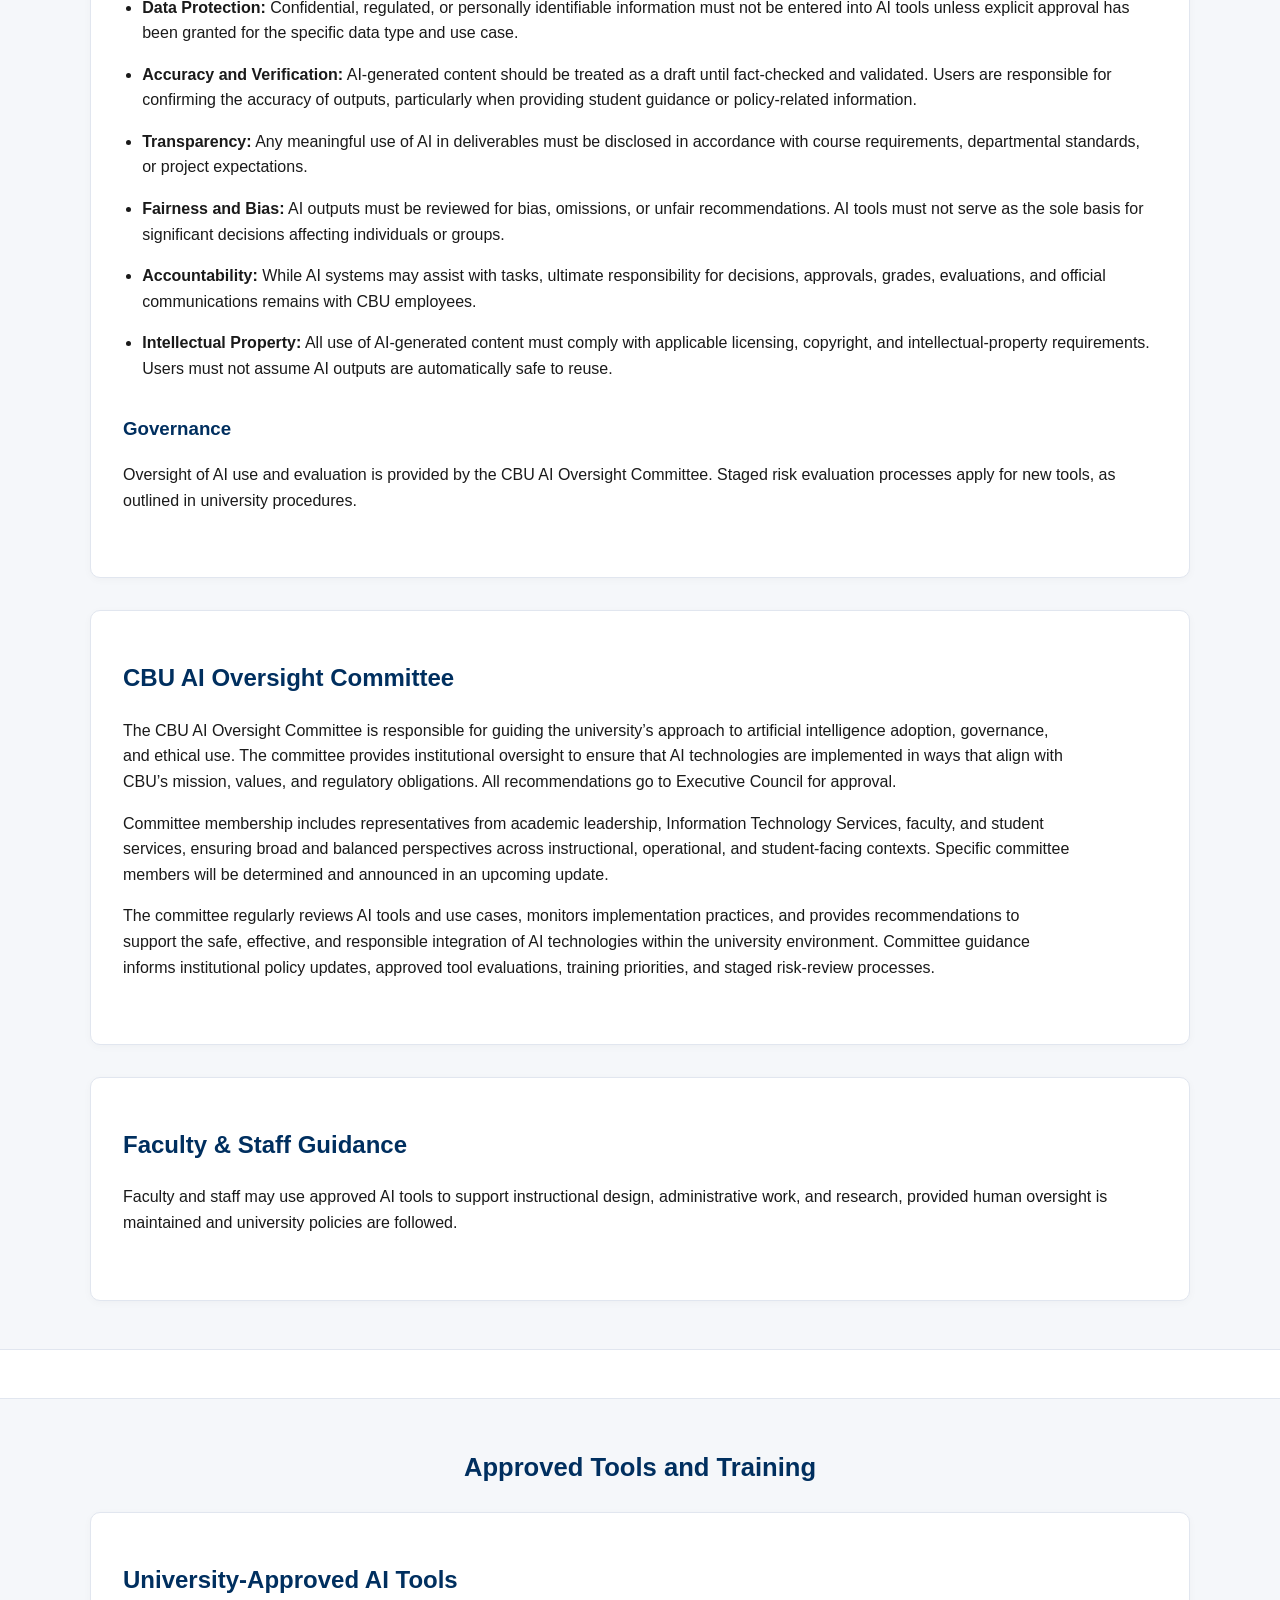
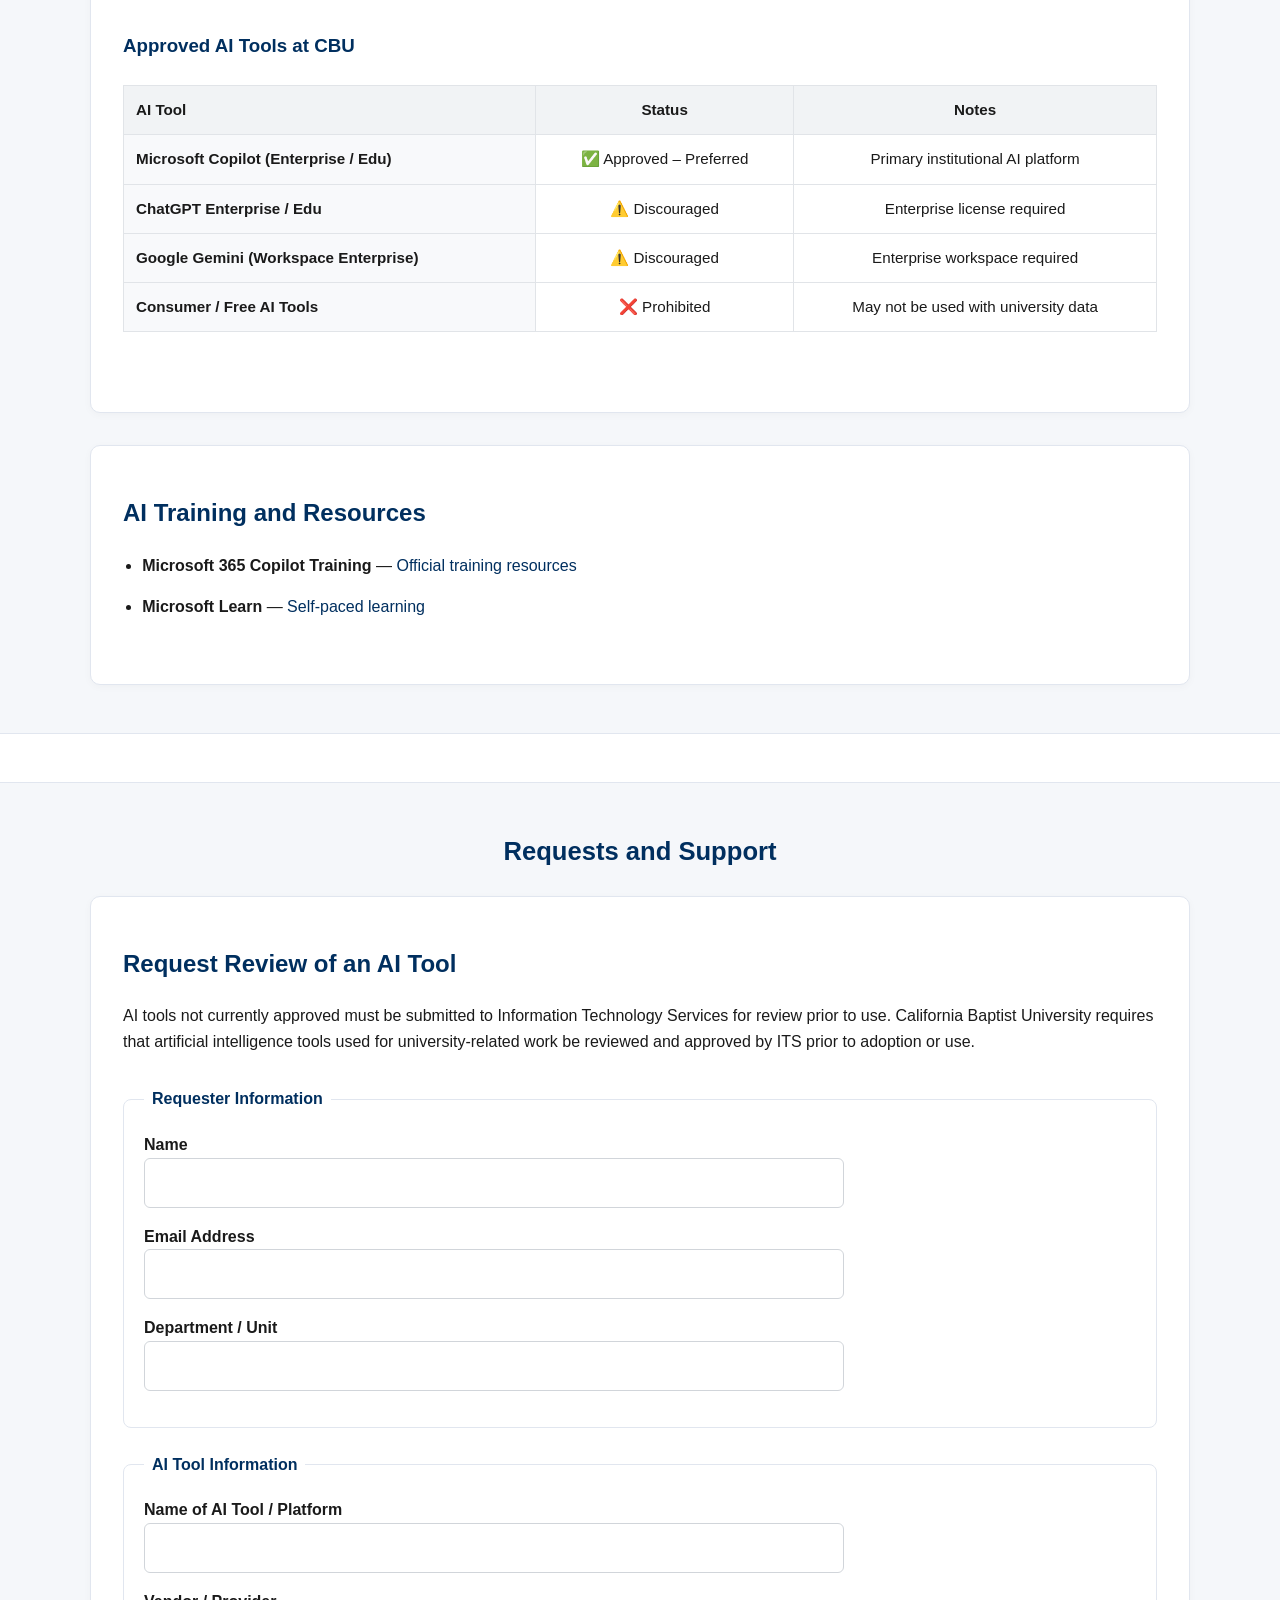
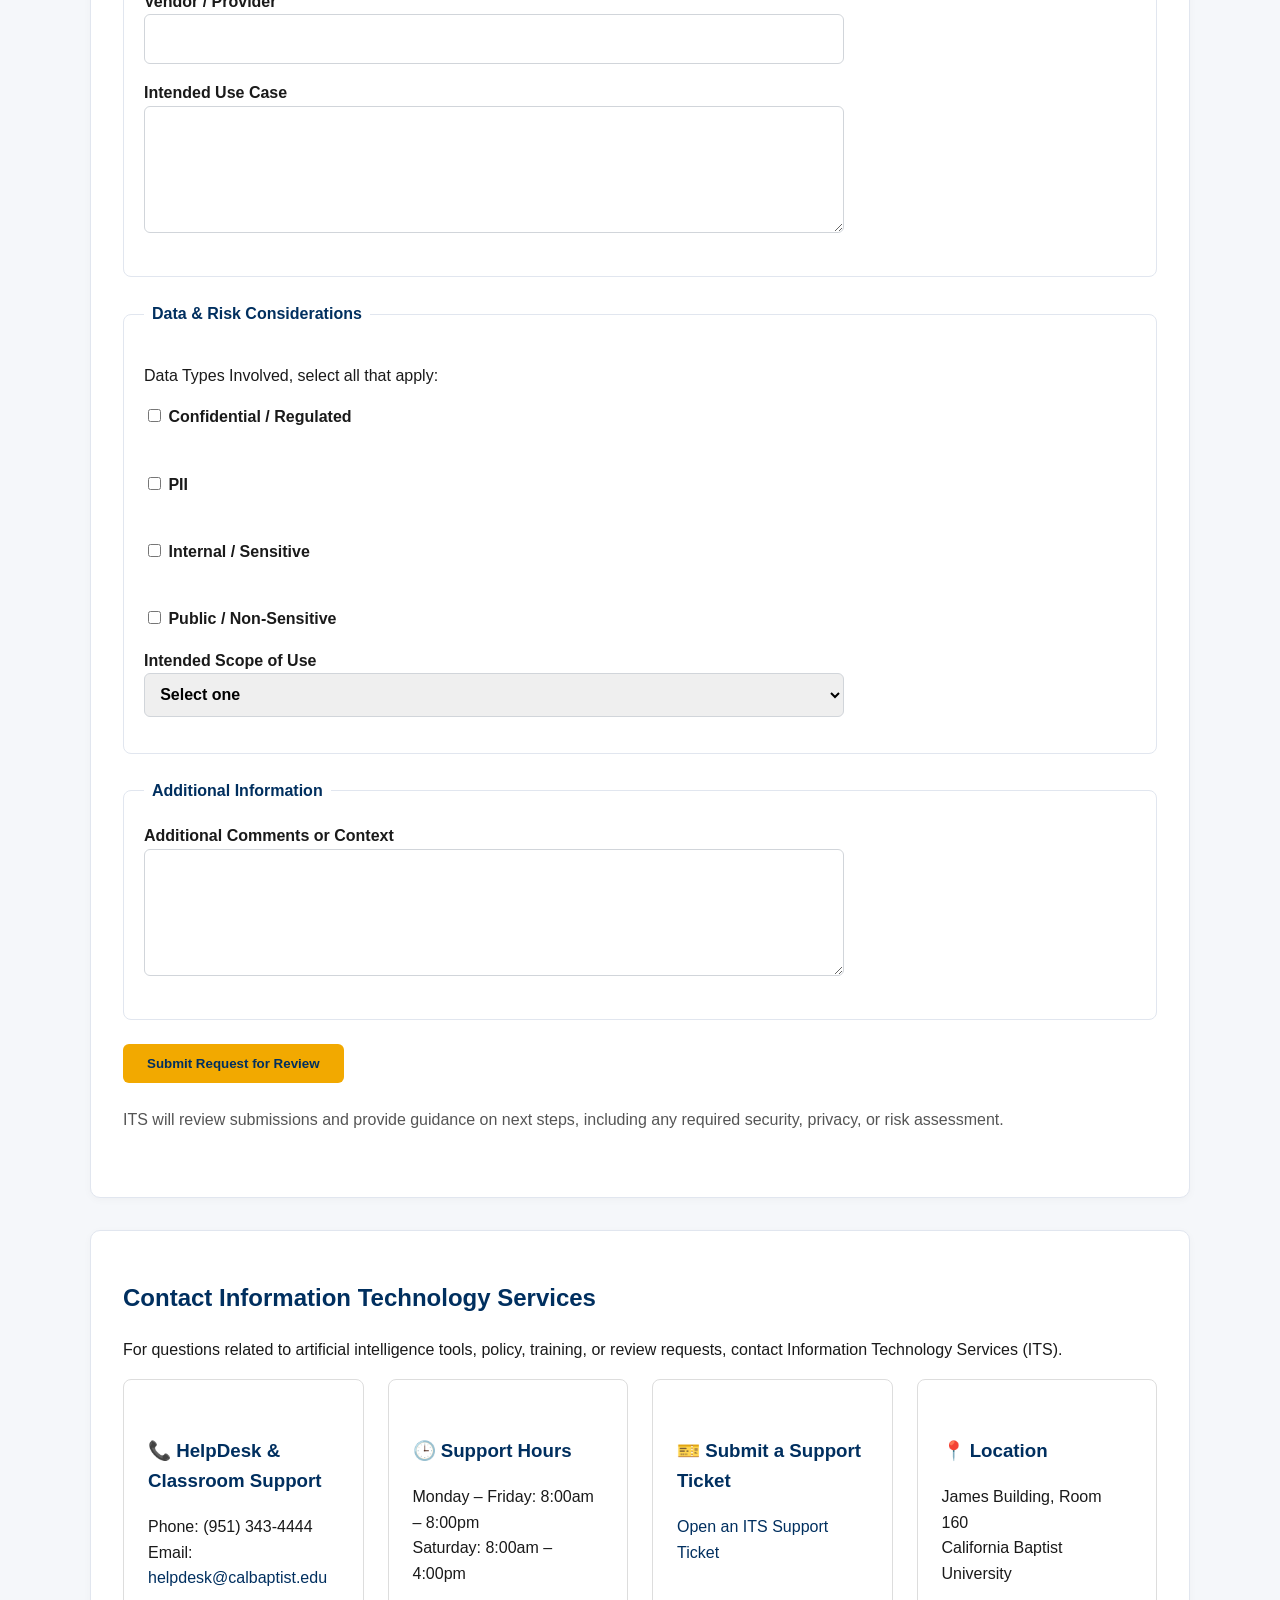
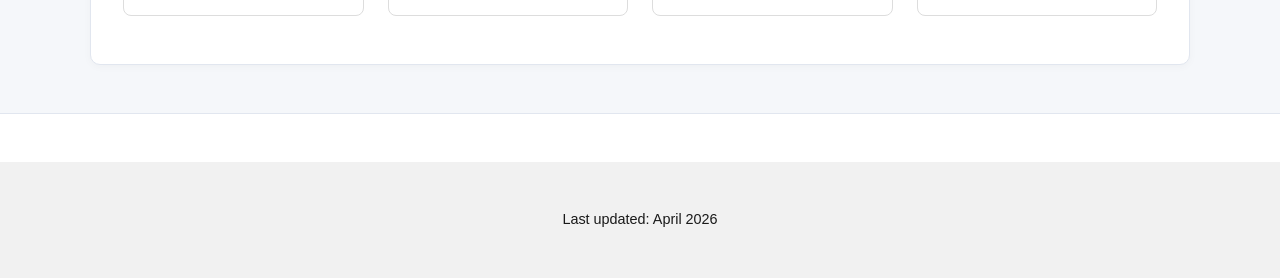
==== commit 21ec18cf: "Add files via upload" ====
--- a/index.html
+++ b/index.html
@@ -264,22 +264,22 @@
           <tbody>
             <tr>
               <th scope="row">Microsoft Copilot (Enterprise / Edu)</th>
-              <td>Approved – Preferred</td>
+              <td>✅ Approved – Preferred</td>
               <td>Primary institutional AI platform</td>
             </tr>
             <tr>
               <th scope="row">ChatGPT Enterprise / Edu</th>
-              <td>Not Approved</td>
+              <td>⚠️ Discouraged</td>
               <td>Enterprise license required</td>
             </tr>
             <tr>
               <th scope="row">Google Gemini (Workspace Enterprise)</th>
-              <td>Not Approved</td>
+              <td>⚠️ Discouraged</td>
               <td>Enterprise workspace required</td>
             </tr>
             <tr>
               <th scope="row">Consumer / Free AI Tools</th>
-              <td>Not Approved</td>
+              <td>❌ Prohibited</td>
               <td>May not be used with university data</td>
             </tr>
           </tbody>
@@ -442,7 +442,7 @@
 
         <div class="contact-grid">
           <div class="contact-item">
-            <h3>HelpDesk &amp; Classroom Support</h3>
+            <h3>📞 HelpDesk &amp; Classroom Support</h3>
             <p>
               Phone: (951) 343-4444<br />
               Email: <a href="mailto:helpdesk@calbaptist.edu">helpdesk@calbaptist.edu</a>
@@ -450,7 +450,7 @@
           </div>
 
           <div class="contact-item">
-            <h3>Support Hours</h3>
+            <h3>🕒 Support Hours</h3>
             <p>
               Monday – Friday: 8:00am – 8:00pm<br />
               Saturday: 8:00am – 4:00pm
@@ -458,7 +458,7 @@
           </div>
 
           <div class="contact-item">
-            <h3>Submit a Support Ticket</h3>
+            <h3>🎫 Submit a Support Ticket</h3>
             <p>
               <a href="https://calbaptist.freshservice.com/support/home" target="_blank" rel="noopener">
                 Open an ITS Support Ticket
@@ -467,7 +467,7 @@
           </div>
 
           <div class="contact-item">
-            <h3>Location</h3>
+            <h3>📍 Location</h3>
             <p>
               James Building, Room 160<br />
               California Baptist University
--- a/styles.css
+++ b/styles.css
@@ -161,6 +161,7 @@
 }
 
 .section-group-title h2 {
+text-align: center; 
   margin: 0;
   color: var(--cbu-blue);
   font-size: 1.6rem;
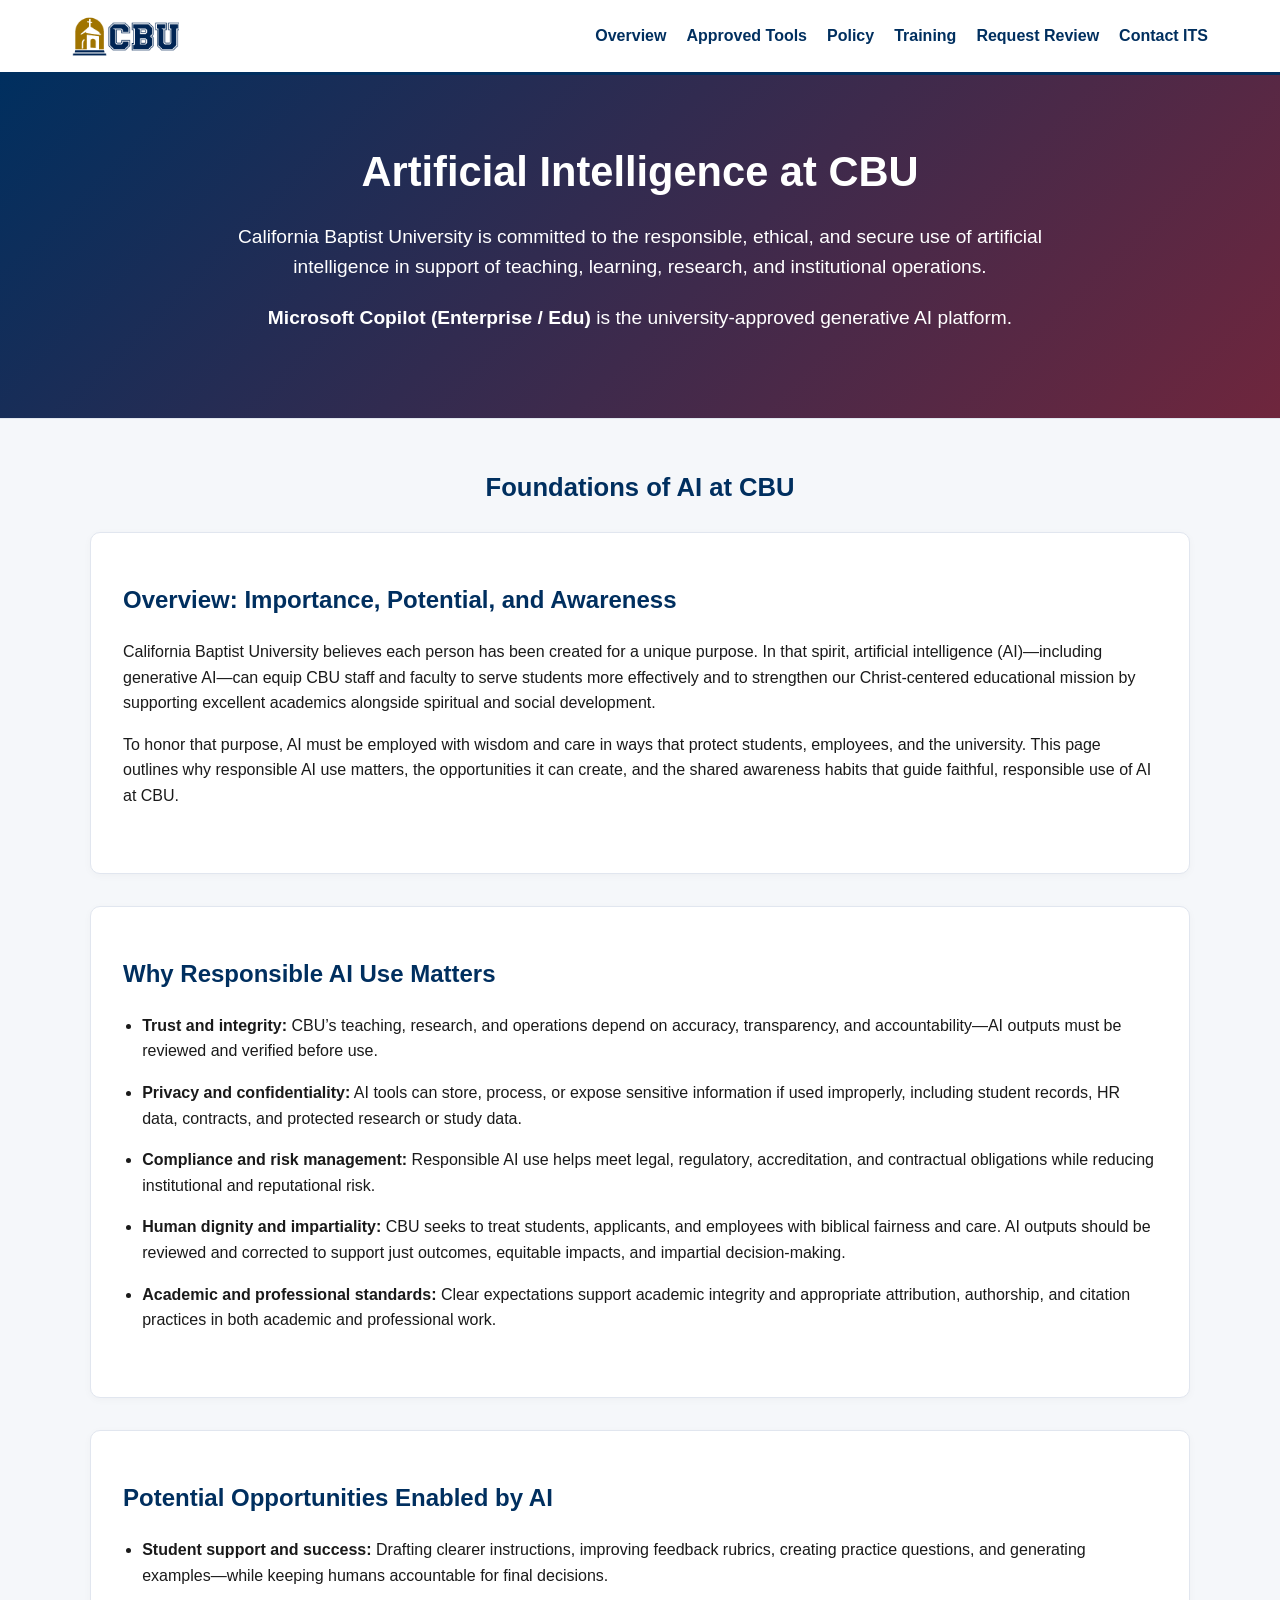
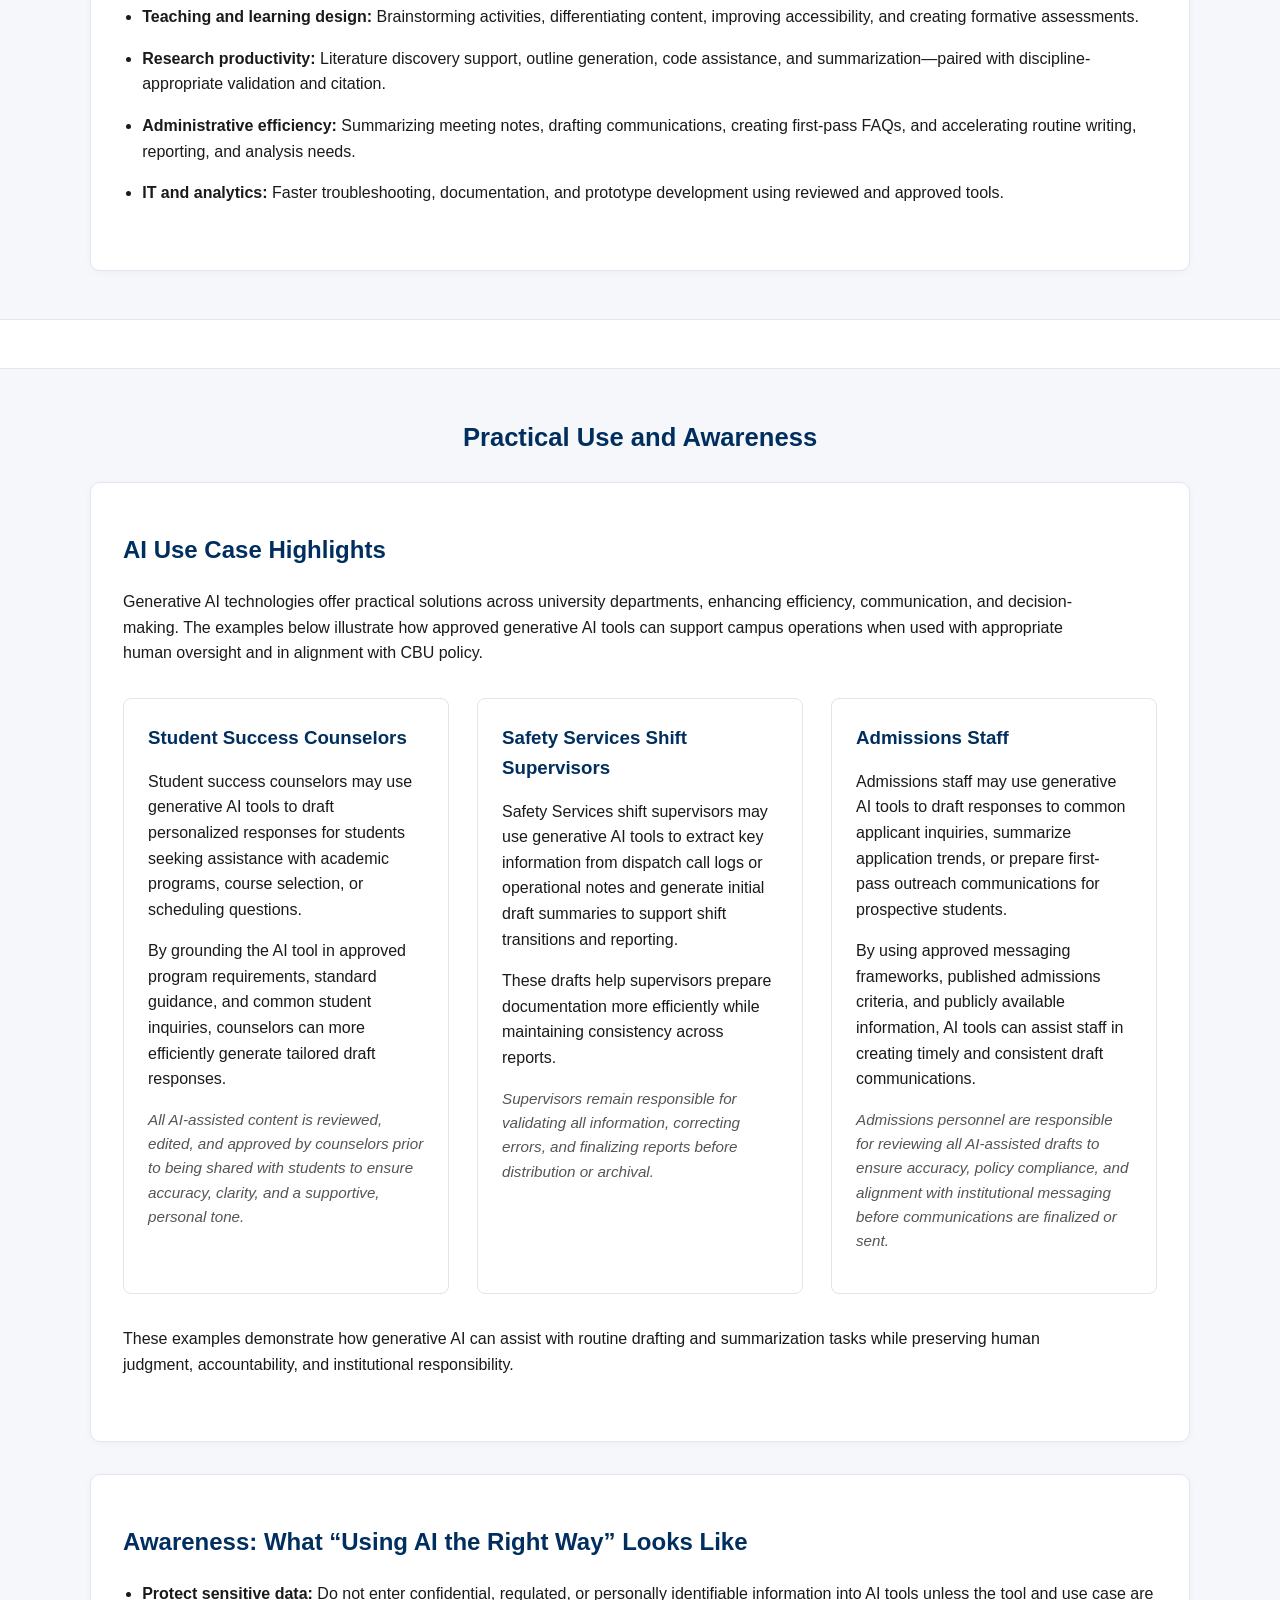
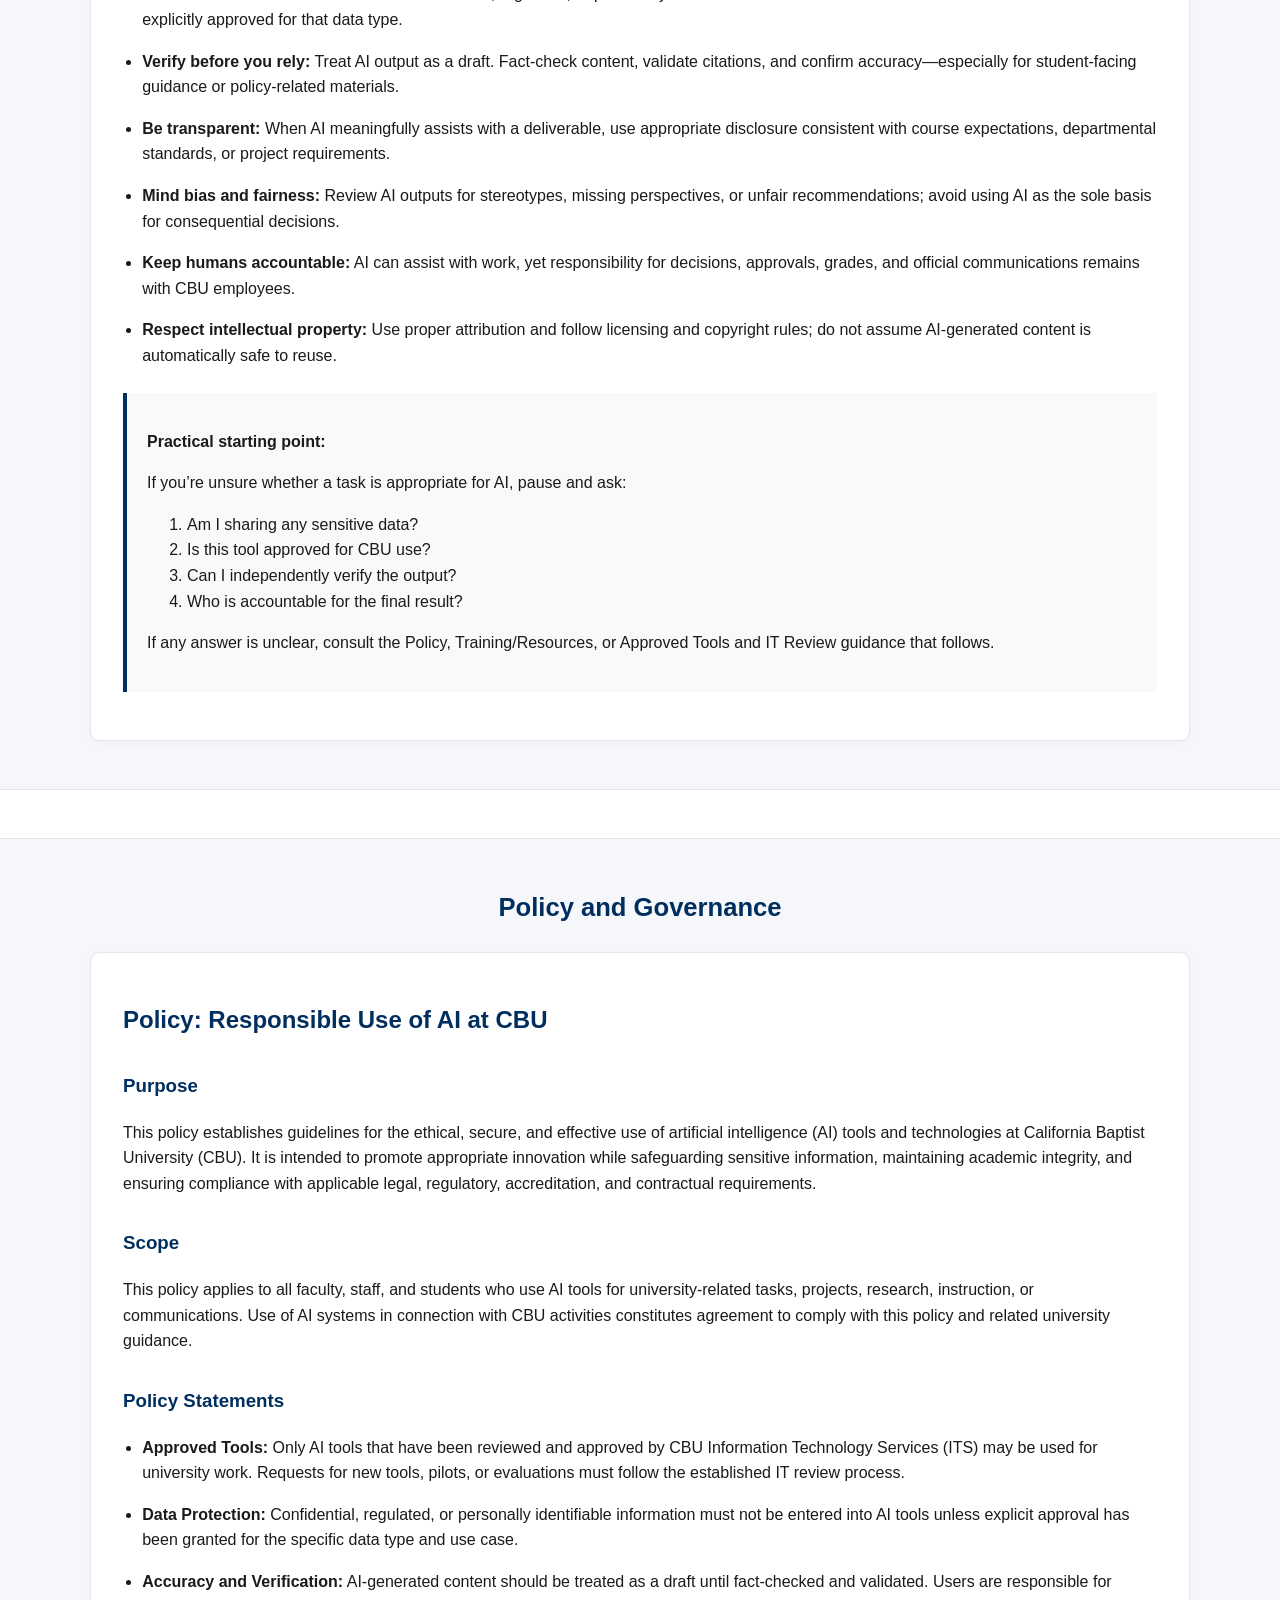
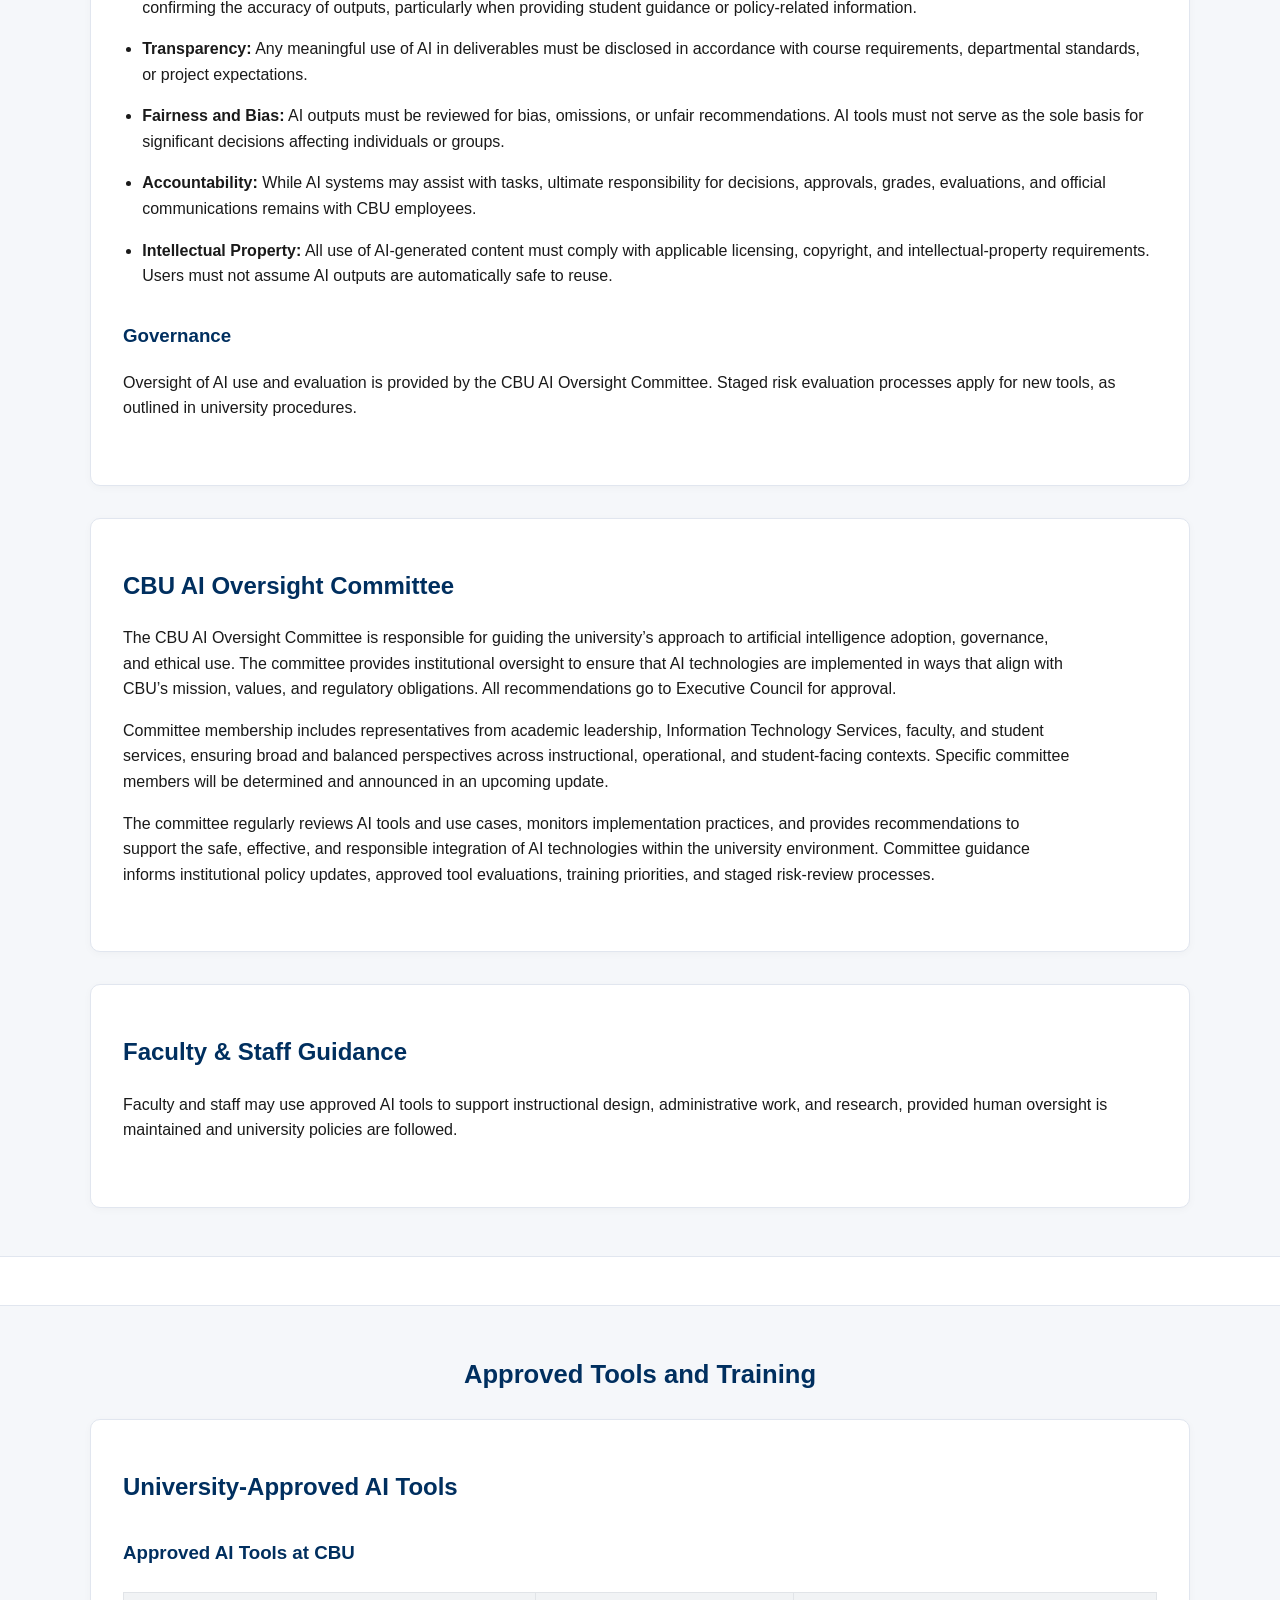
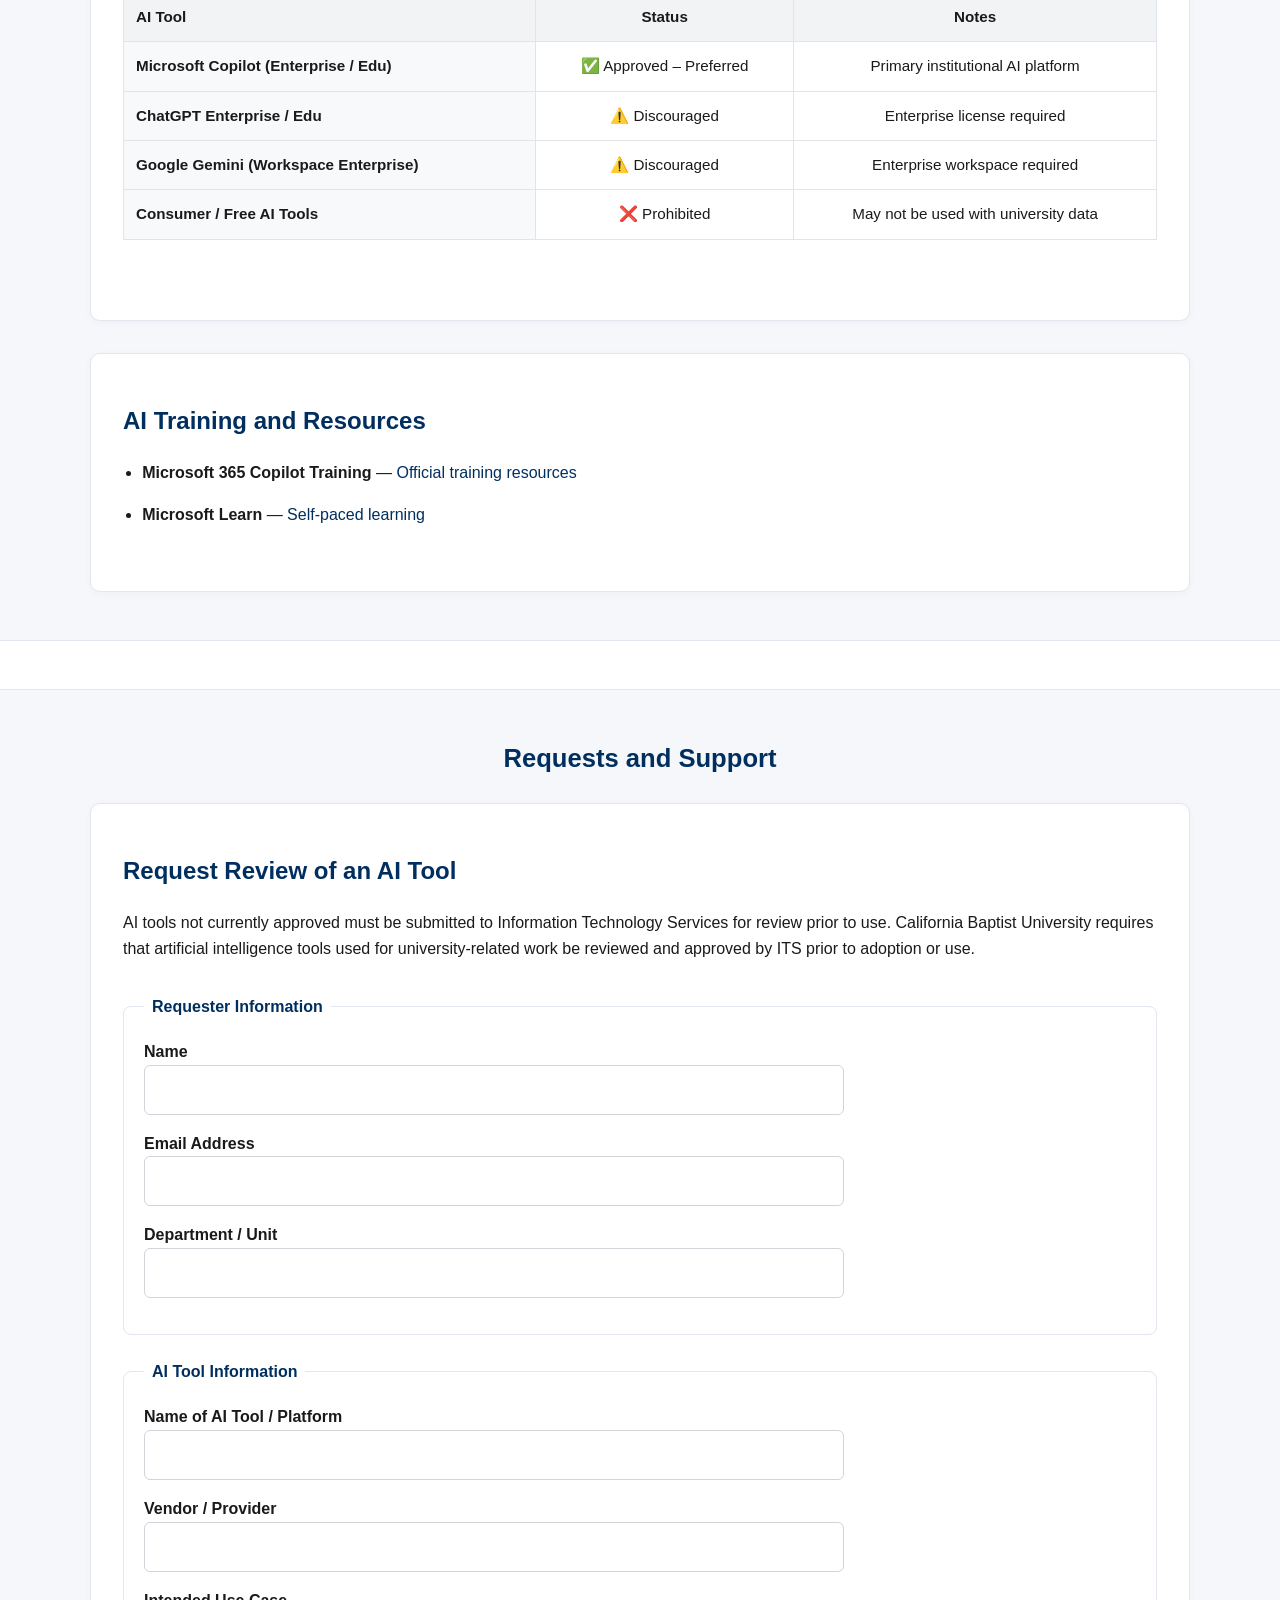
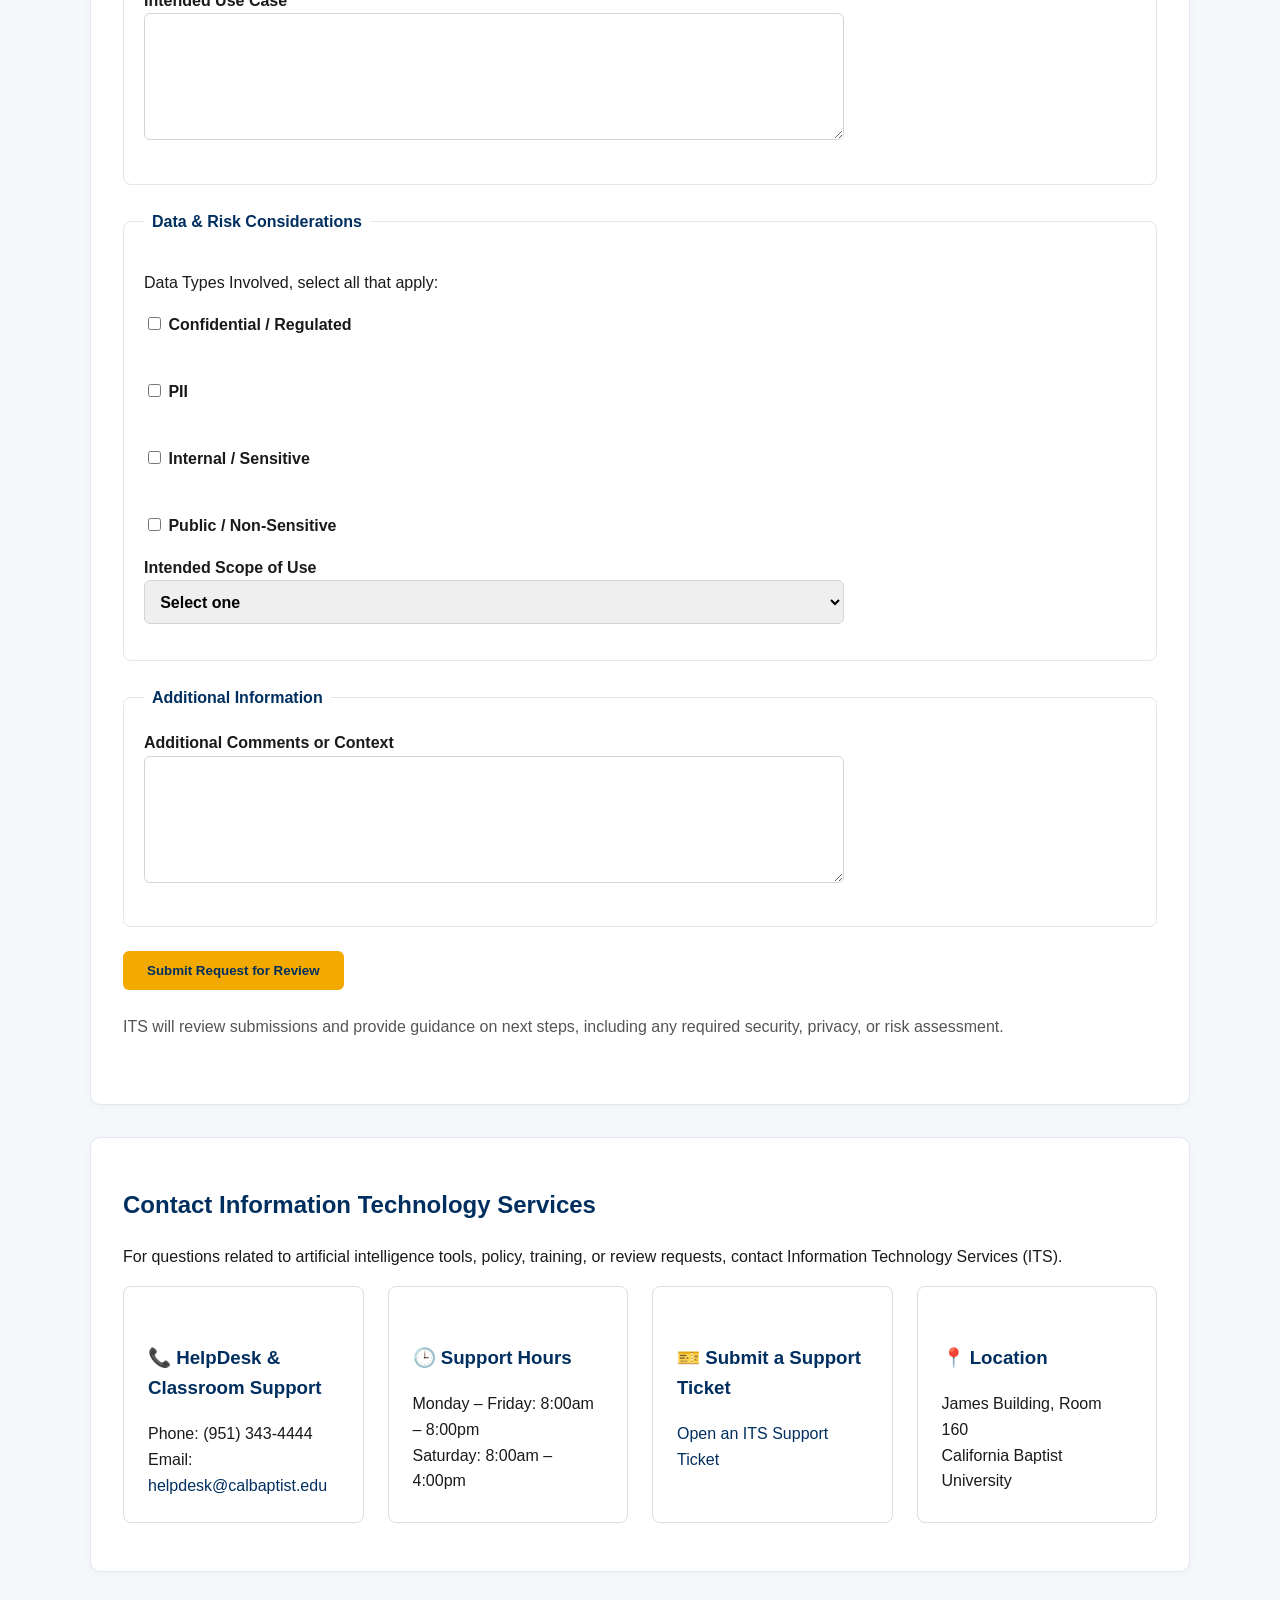
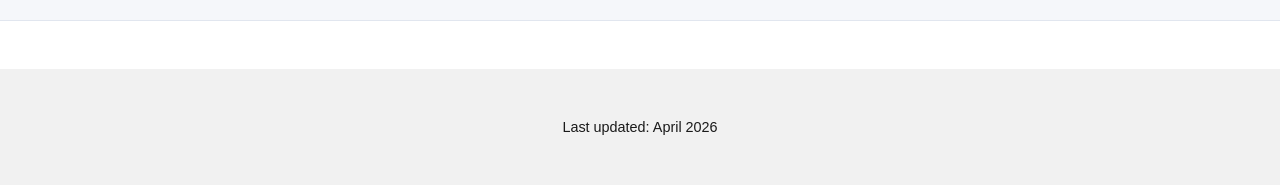
==== commit efff01d2: "Add files via upload" ====
--- a/index.html
+++ b/index.html
@@ -21,6 +21,7 @@
 
       <nav class="cbu-nav" aria-label="Main navigation">
         <ul>
+          <li><a href="#overview">Overview</a></li>
           <li><a href="#approved-tools">Approved Tools</a></li>
           <li><a href="#policy">Policy</a></li>
           <li><a href="#training">Training</a></li>
@@ -87,7 +88,7 @@
         <h2>Potential Opportunities Enabled by AI</h2>
         <ul class="opportunities-list">
           <li><strong>Student support and success:</strong> Drafting clearer instructions, improving feedback rubrics, creating practice questions, and generating examples—while keeping humans accountable for final decisions.</li>
-          <li><strong>Teaching and learning design:</strong> Brainstorming activities, differentiating content, improving accessibility such as plain-language rewrites, and creating formative assessments.</li>
+          <li><strong>Teaching and learning design:</strong> Brainstorming activities, differentiating content, improving accessibility, and creating formative assessments.</li>
           <li><strong>Research productivity:</strong> Literature discovery support, outline generation, code assistance, and summarization—paired with discipline-appropriate validation and citation.</li>
           <li><strong>Administrative efficiency:</strong> Summarizing meeting notes, drafting communications, creating first-pass FAQs, and accelerating routine writing, reporting, and analysis needs.</li>
           <li><strong>IT and analytics:</strong> Faster troubleshooting, documentation, and prototype development using reviewed and approved tools.</li>
@@ -142,7 +143,7 @@
       <section class="cbu-section cbu-awareness" id="awareness">
         <h2>Awareness: What “Using AI the Right Way” Looks Like</h2>
         <ul class="awareness-list">
-          <li><strong>Use approved tools for university work:</strong> When possible, use CBU-approved AI tools and follow the IT review process for any new tools or pilot initiatives.</li>
+     <!--     <li><strong>Use approved tools for university work:</strong> When possible, use CBU-approved AI tools and follow the IT review process for any new tools or pilot initiatives.</li>  -->
           <li><strong>Protect sensitive data:</strong> Do not enter confidential, regulated, or personally identifiable information into AI tools unless the tool and use case are explicitly approved for that data type.</li>
           <li><strong>Verify before you rely:</strong> Treat AI output as a draft. Fact-check content, validate citations, and confirm accuracy—especially for student-facing guidance or policy-related materials.</li>
           <li><strong>Be transparent:</strong> When AI meaningfully assists with a deliverable, use appropriate disclosure consistent with course expectations, departmental standards, or project requirements.</li>
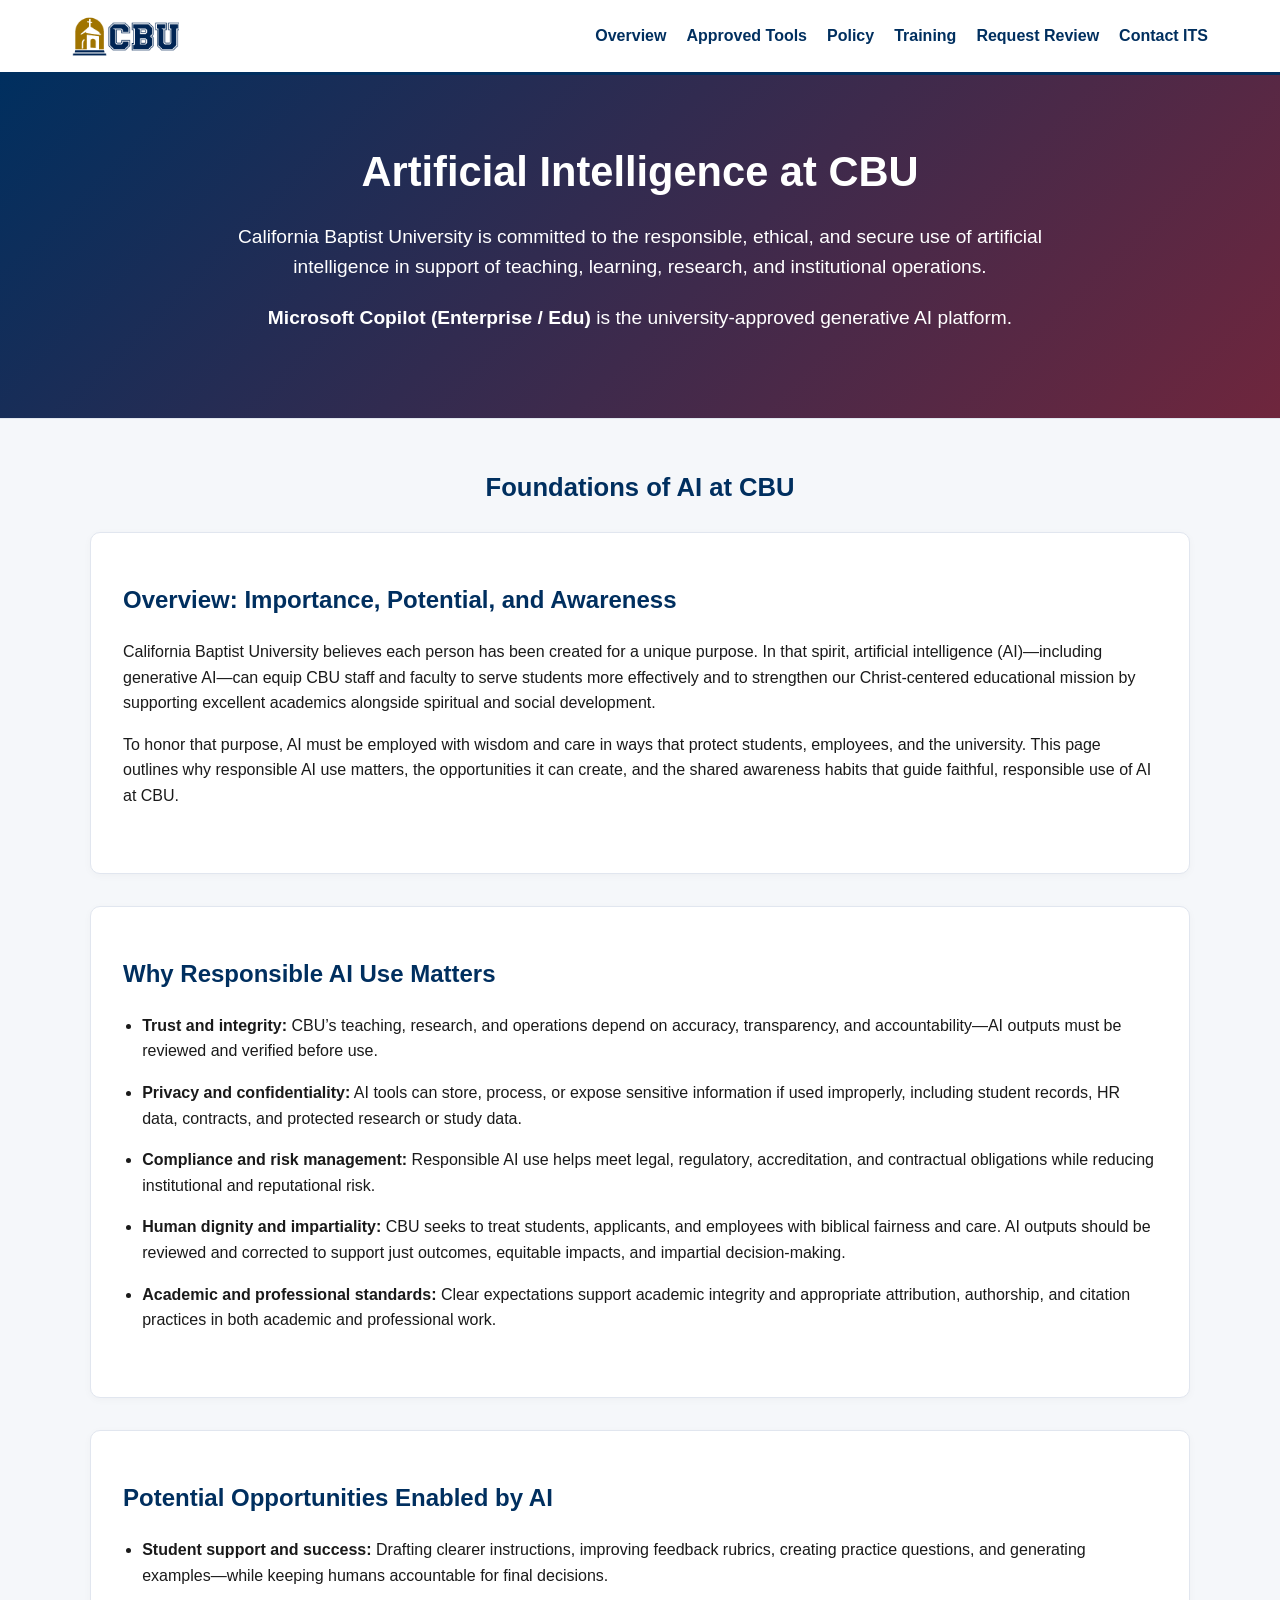
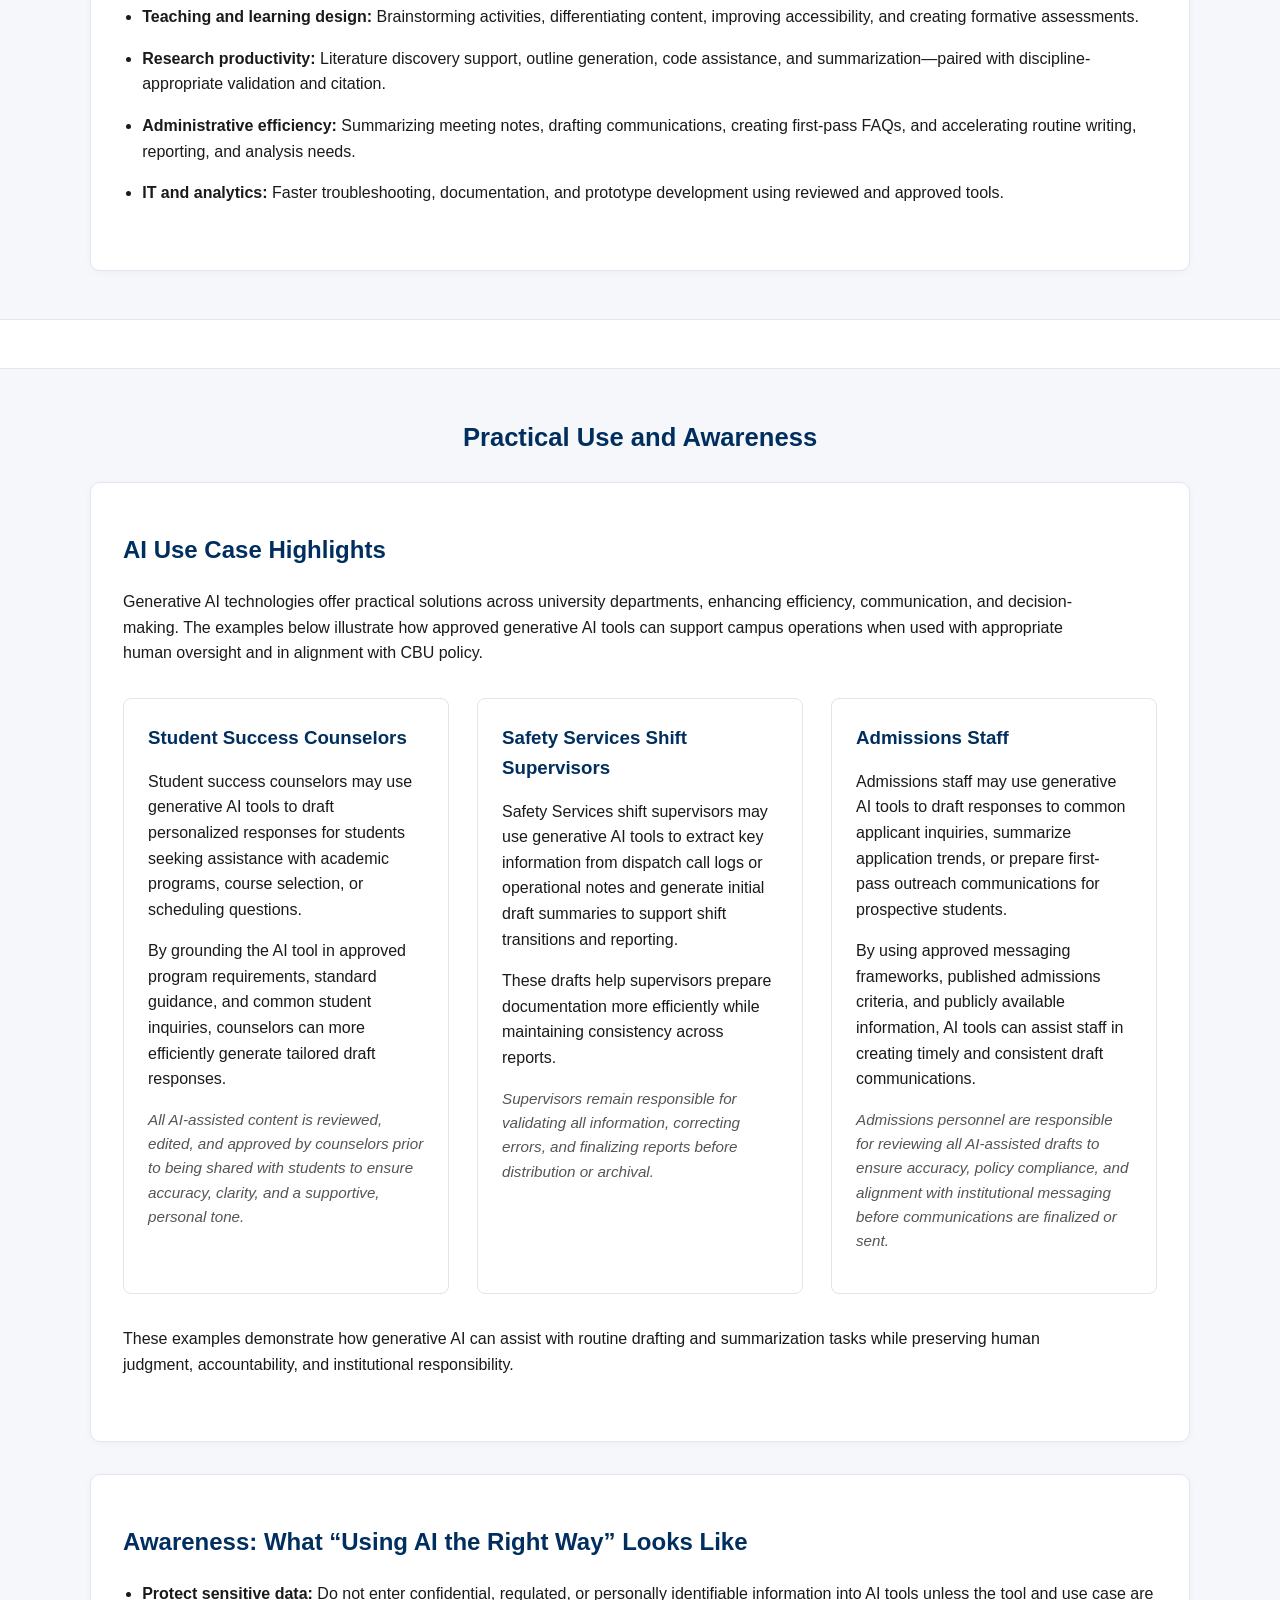
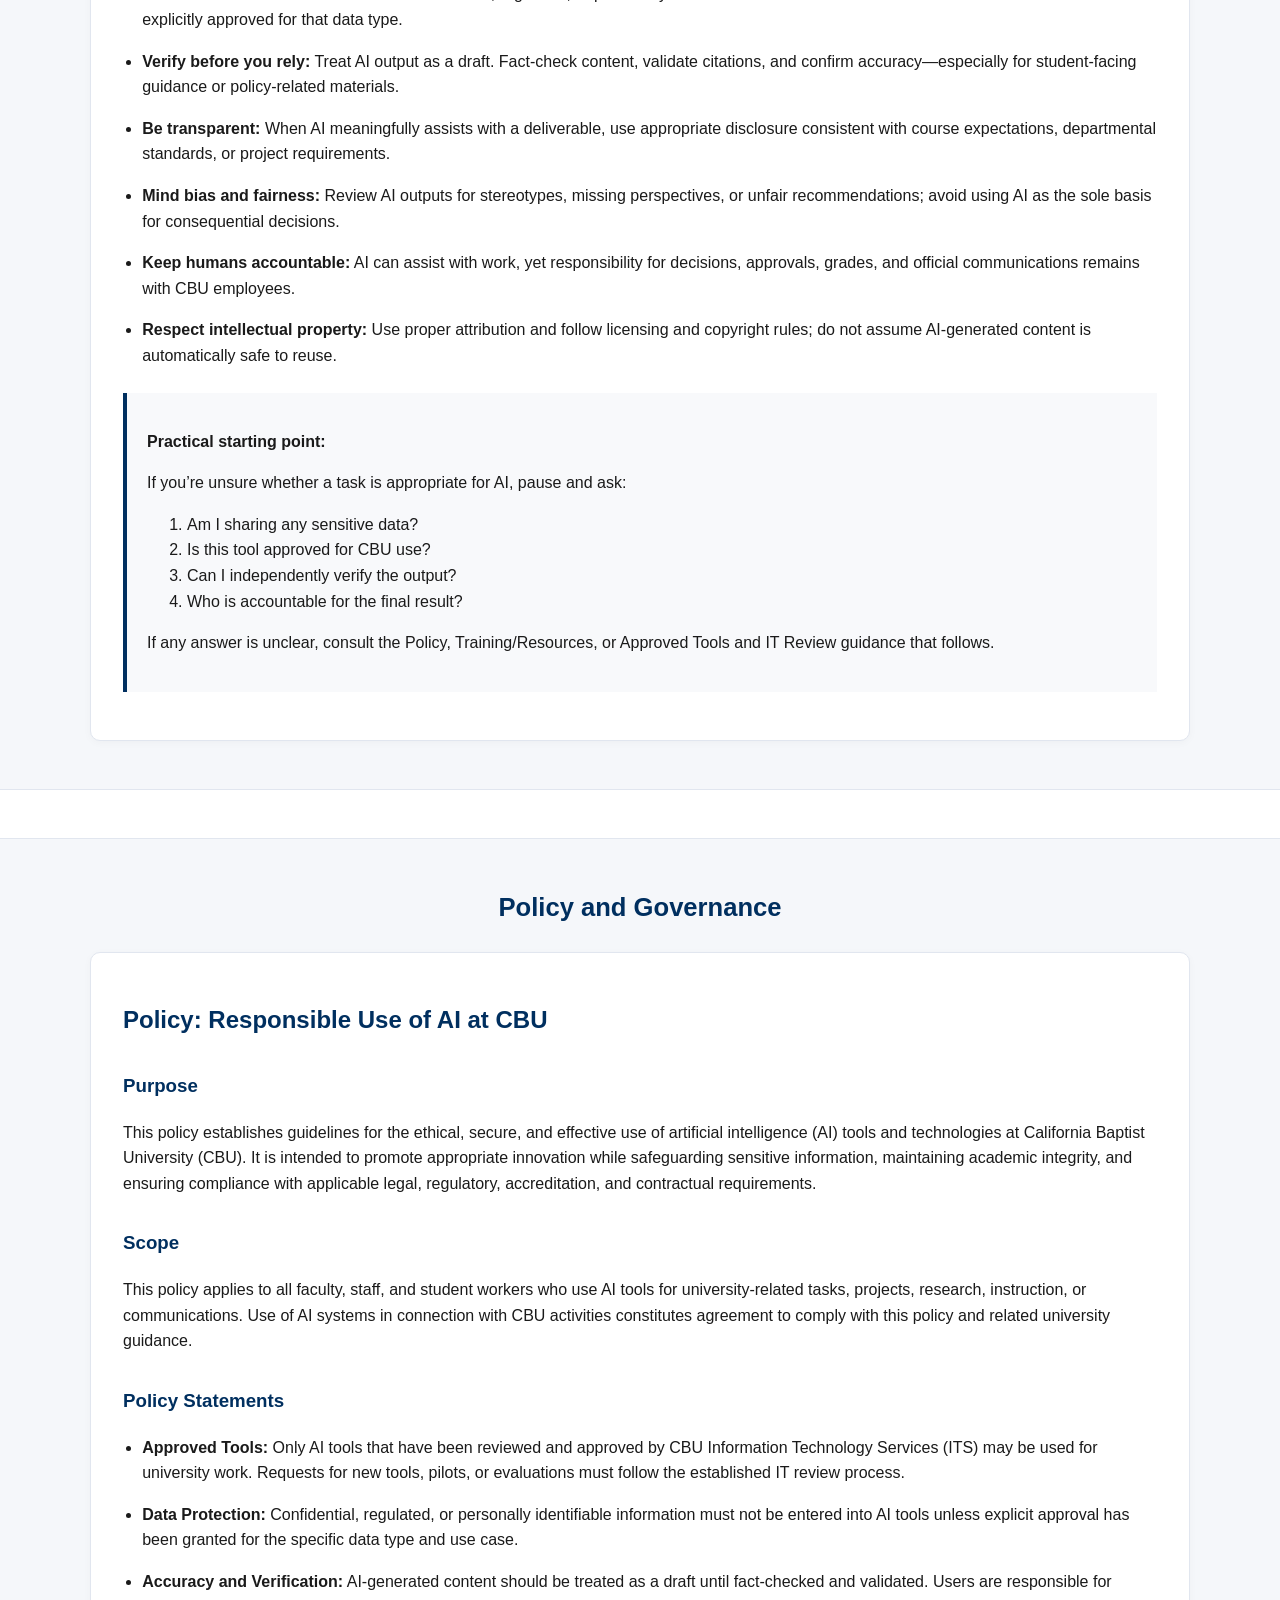
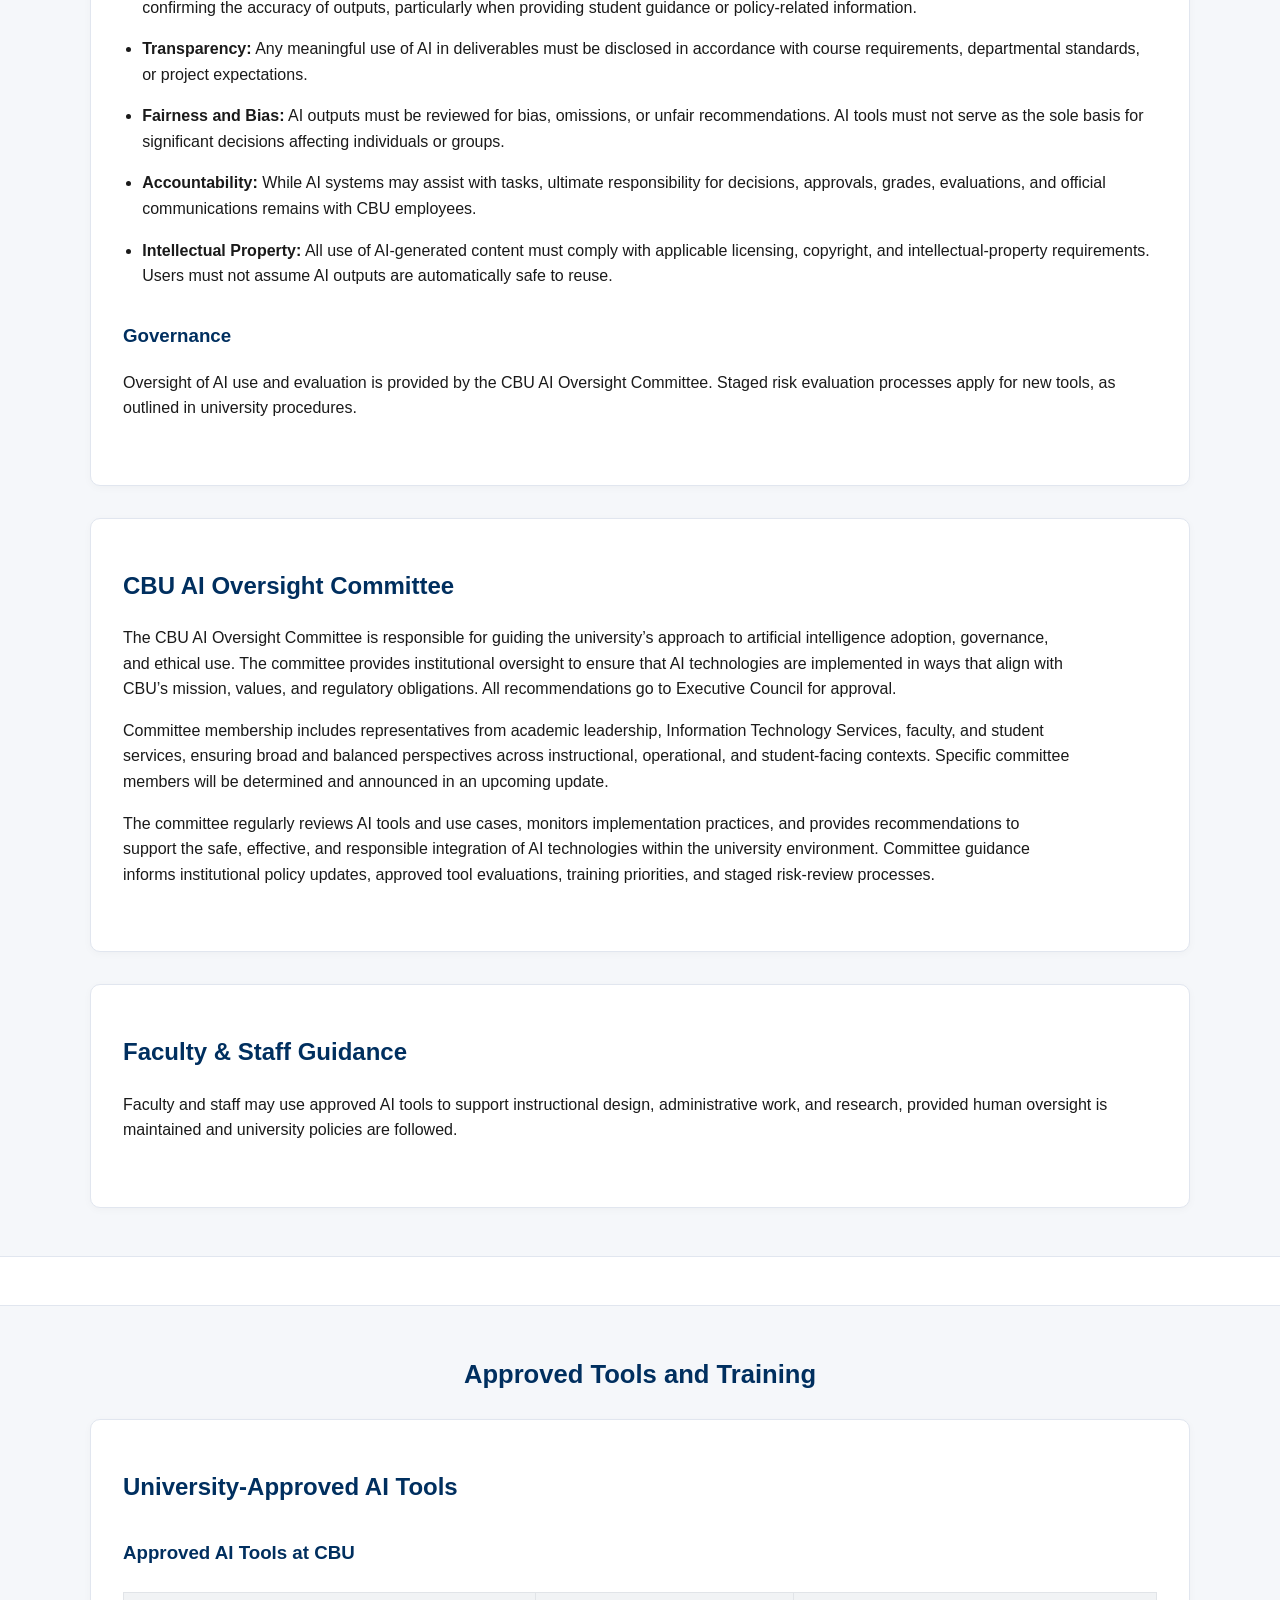
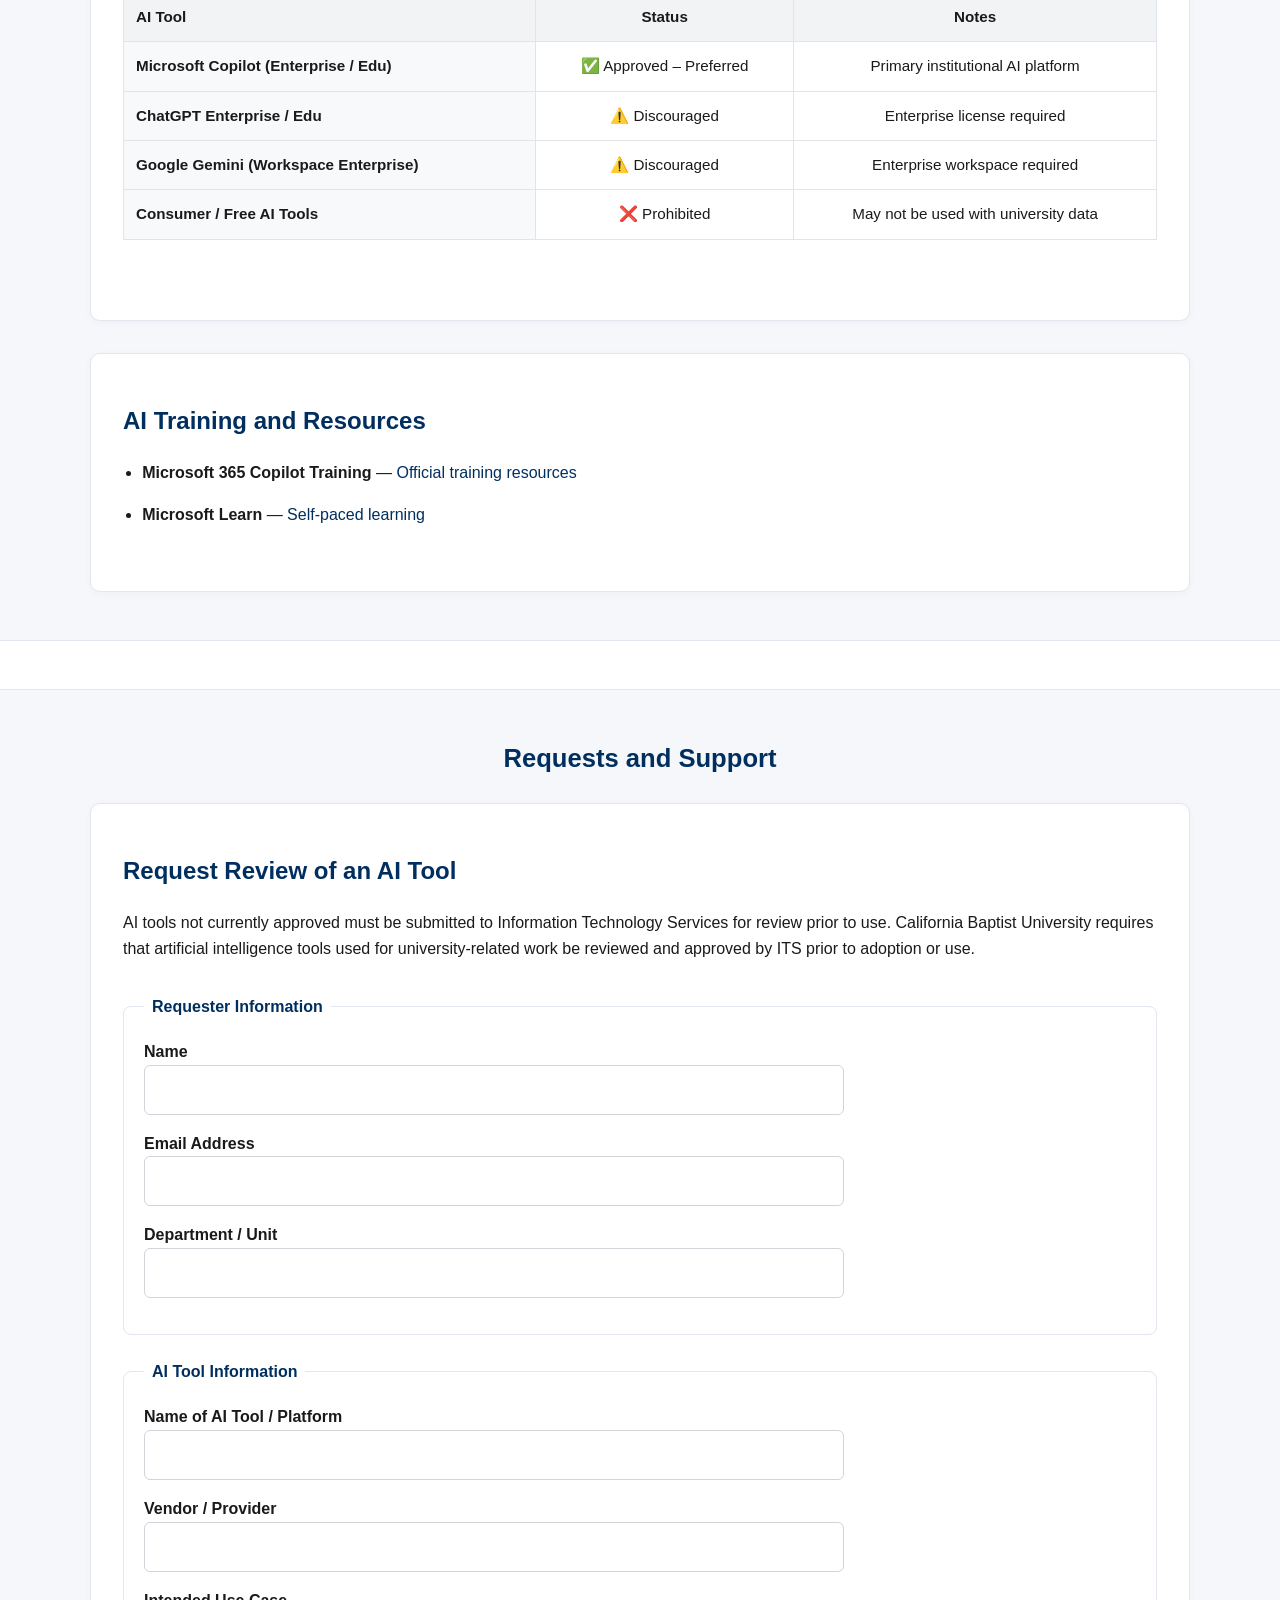
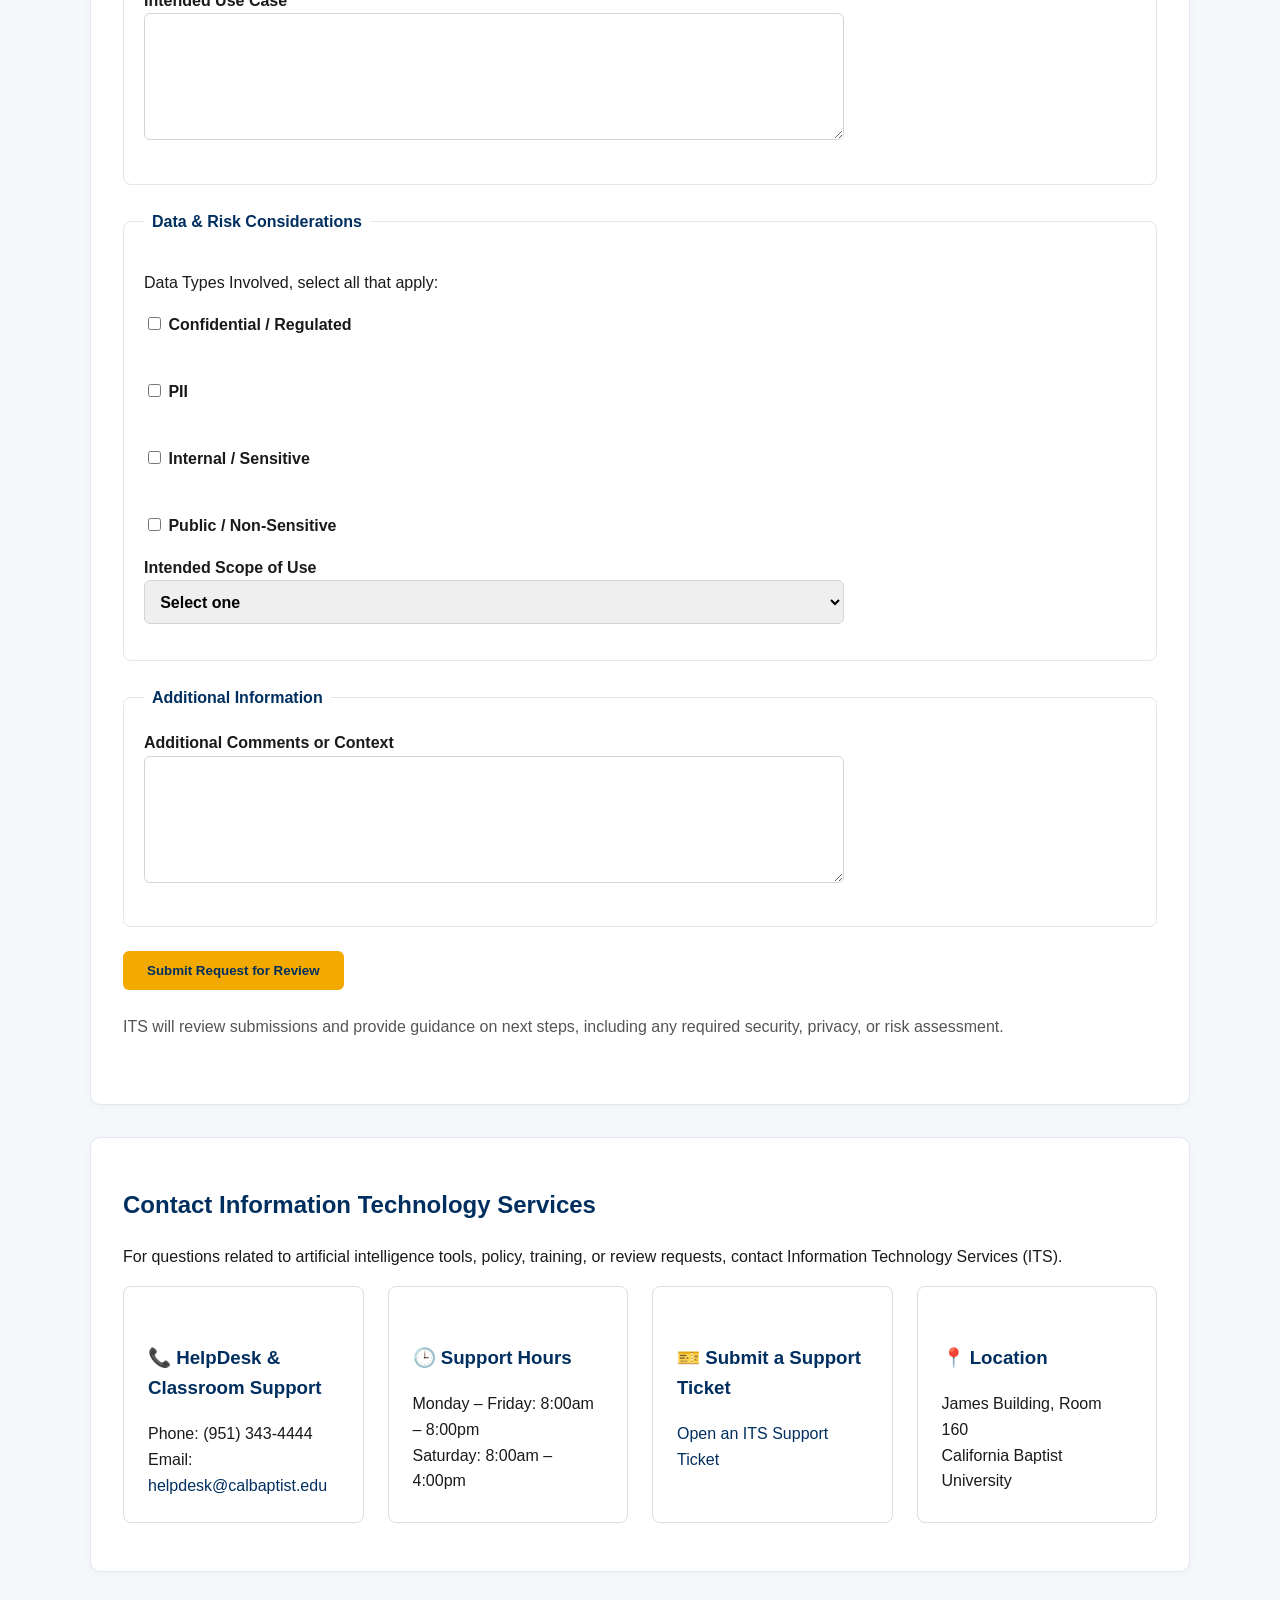
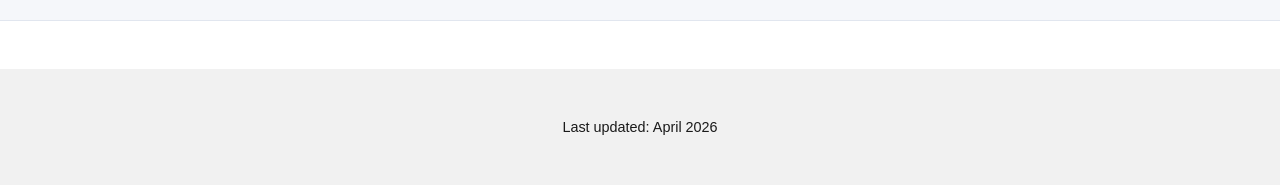
==== commit d3eb868b: "Add files via upload" ====
--- a/index.html
+++ b/index.html
@@ -187,7 +187,7 @@
 
         <h3>Scope</h3>
         <p>
-          This policy applies to all faculty, staff, and students who use AI tools for
+          This policy applies to all faculty, staff, and student workers who use AI tools for
           university-related tasks, projects, research, instruction, or communications.
           Use of AI systems in connection with CBU activities constitutes agreement to
           comply with this policy and related university guidance.
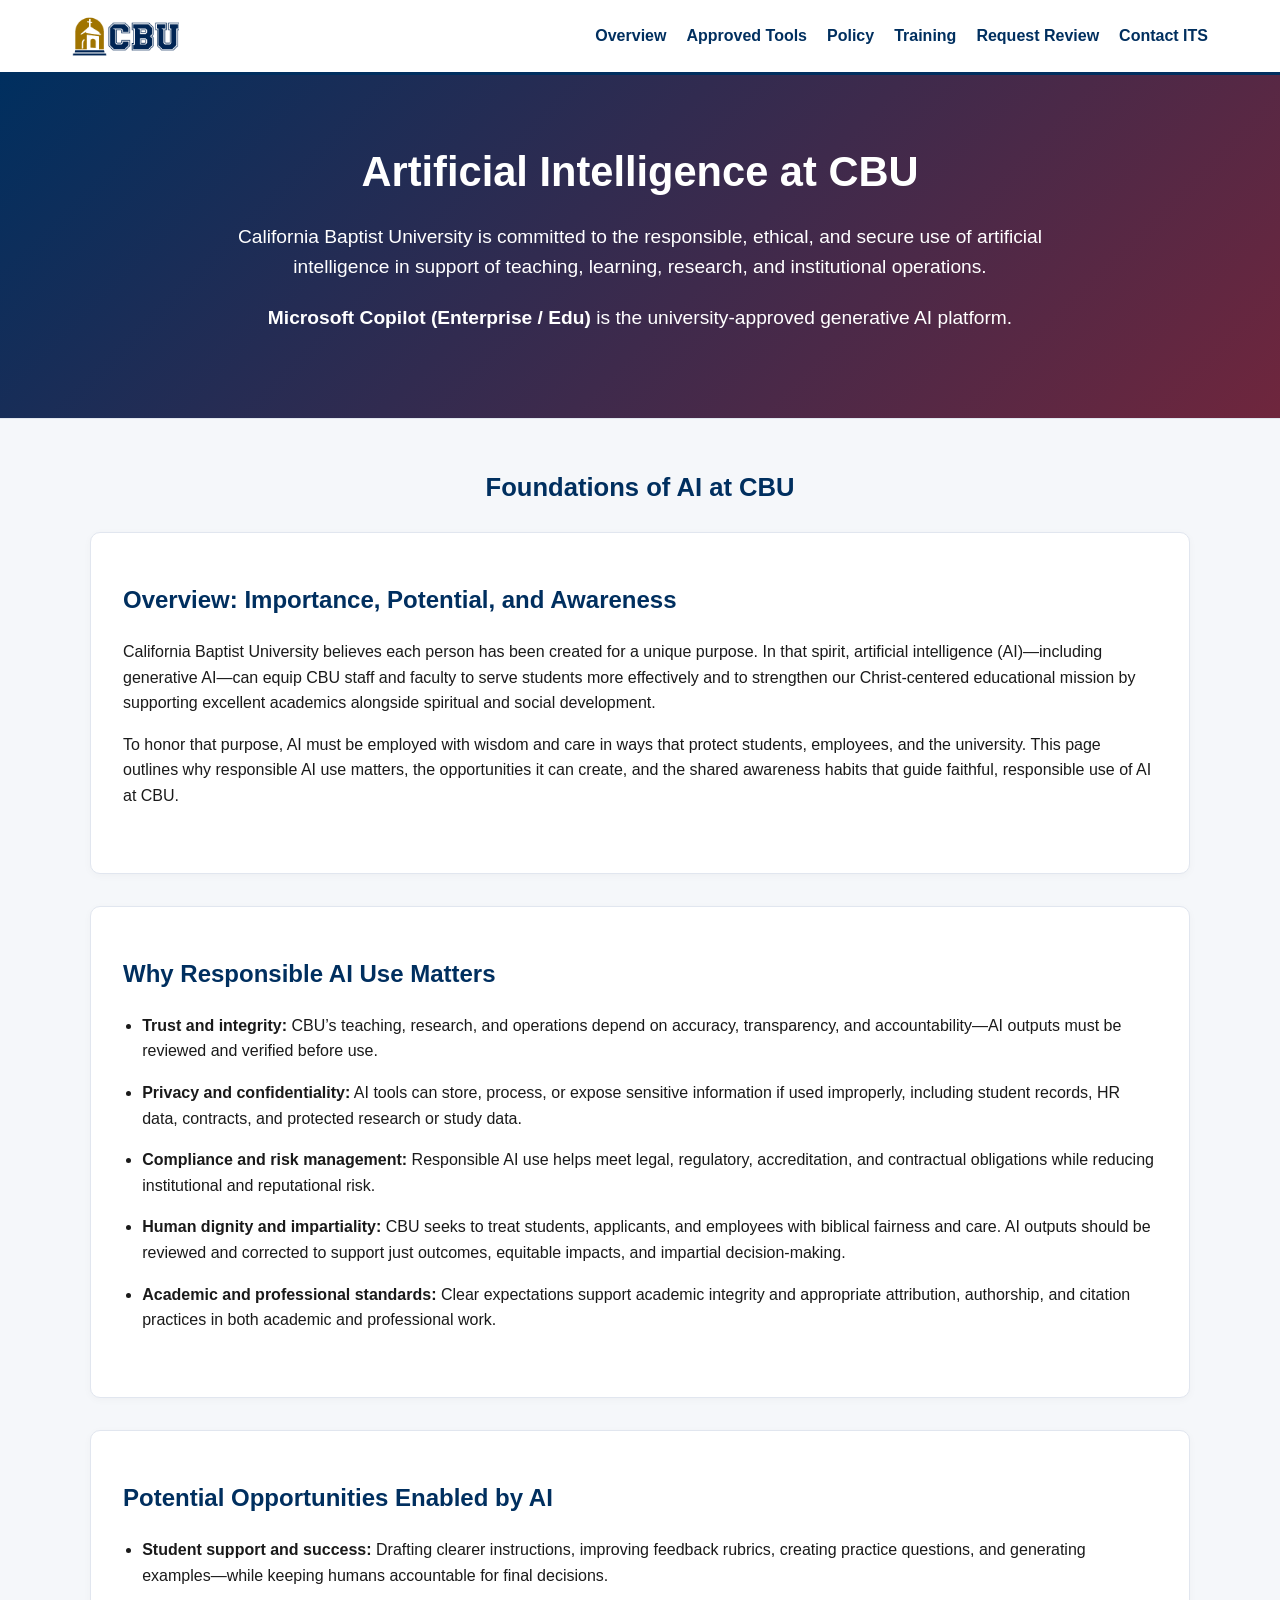
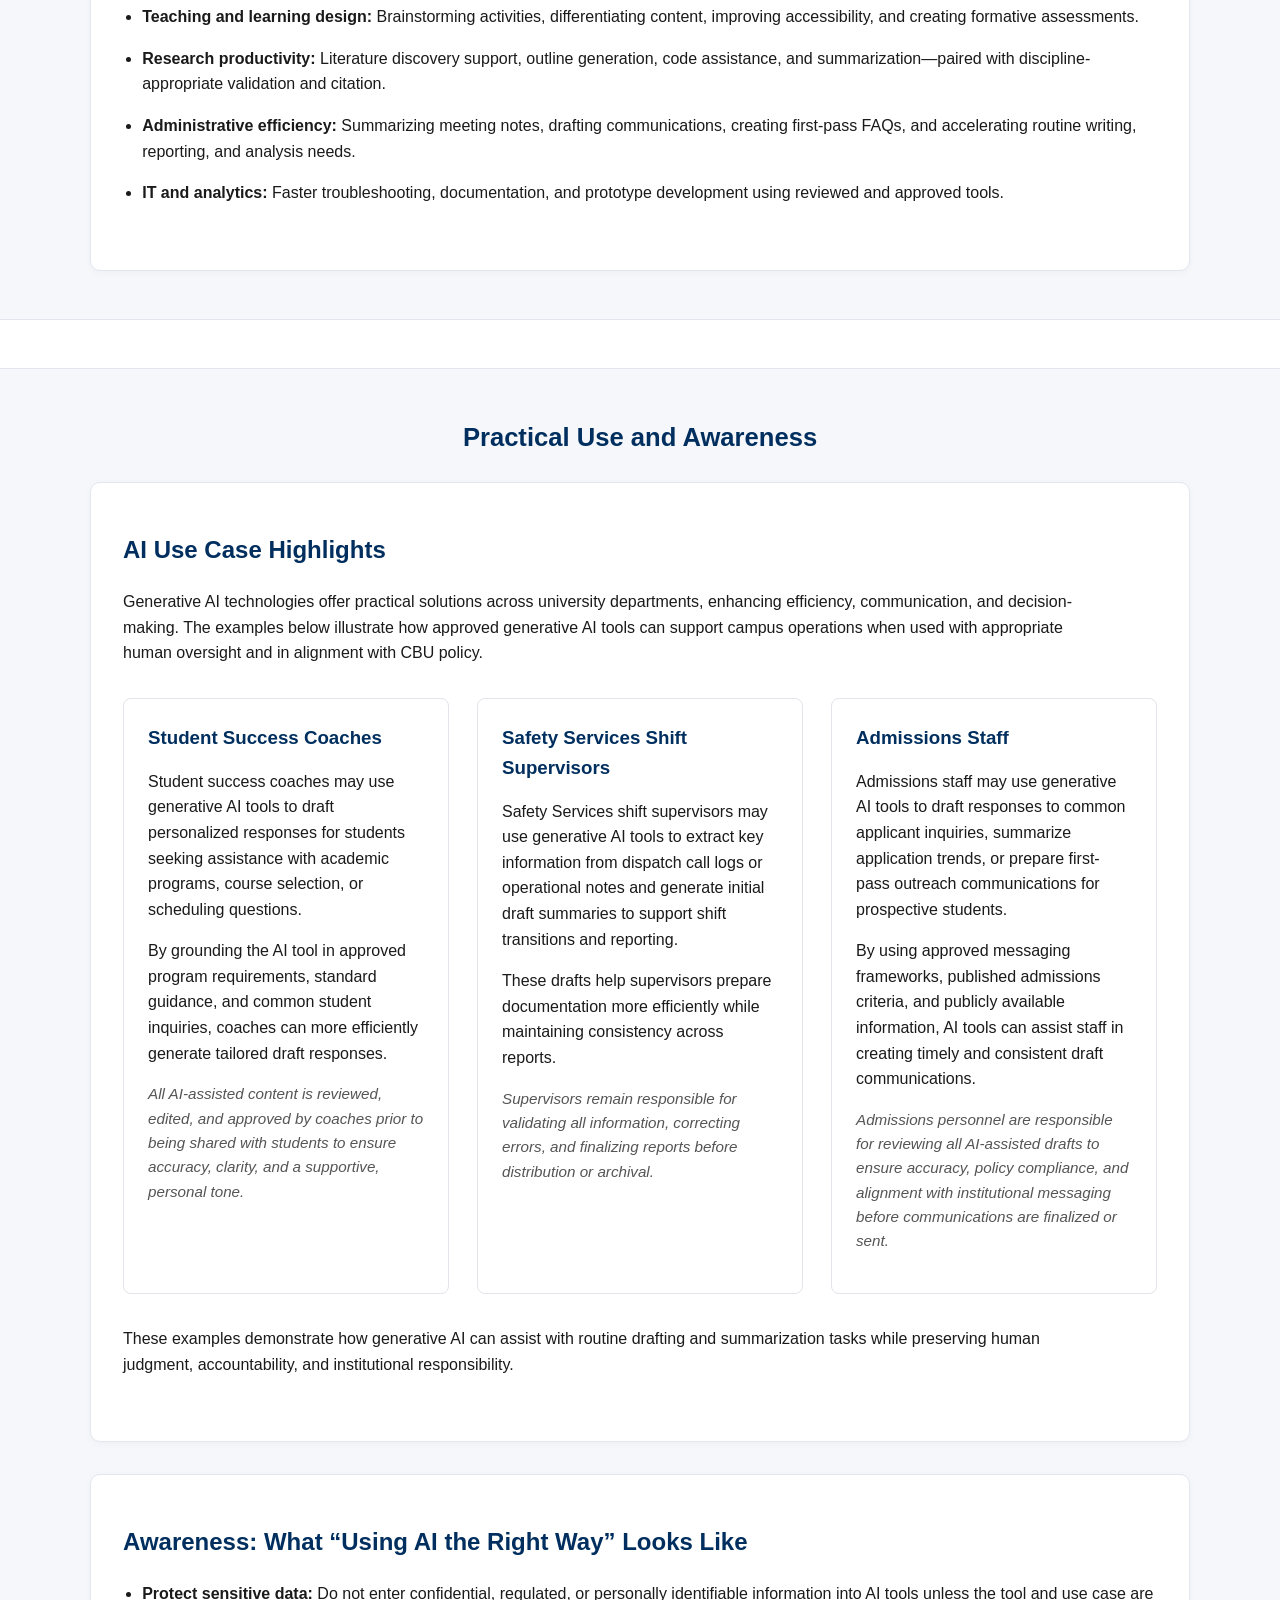
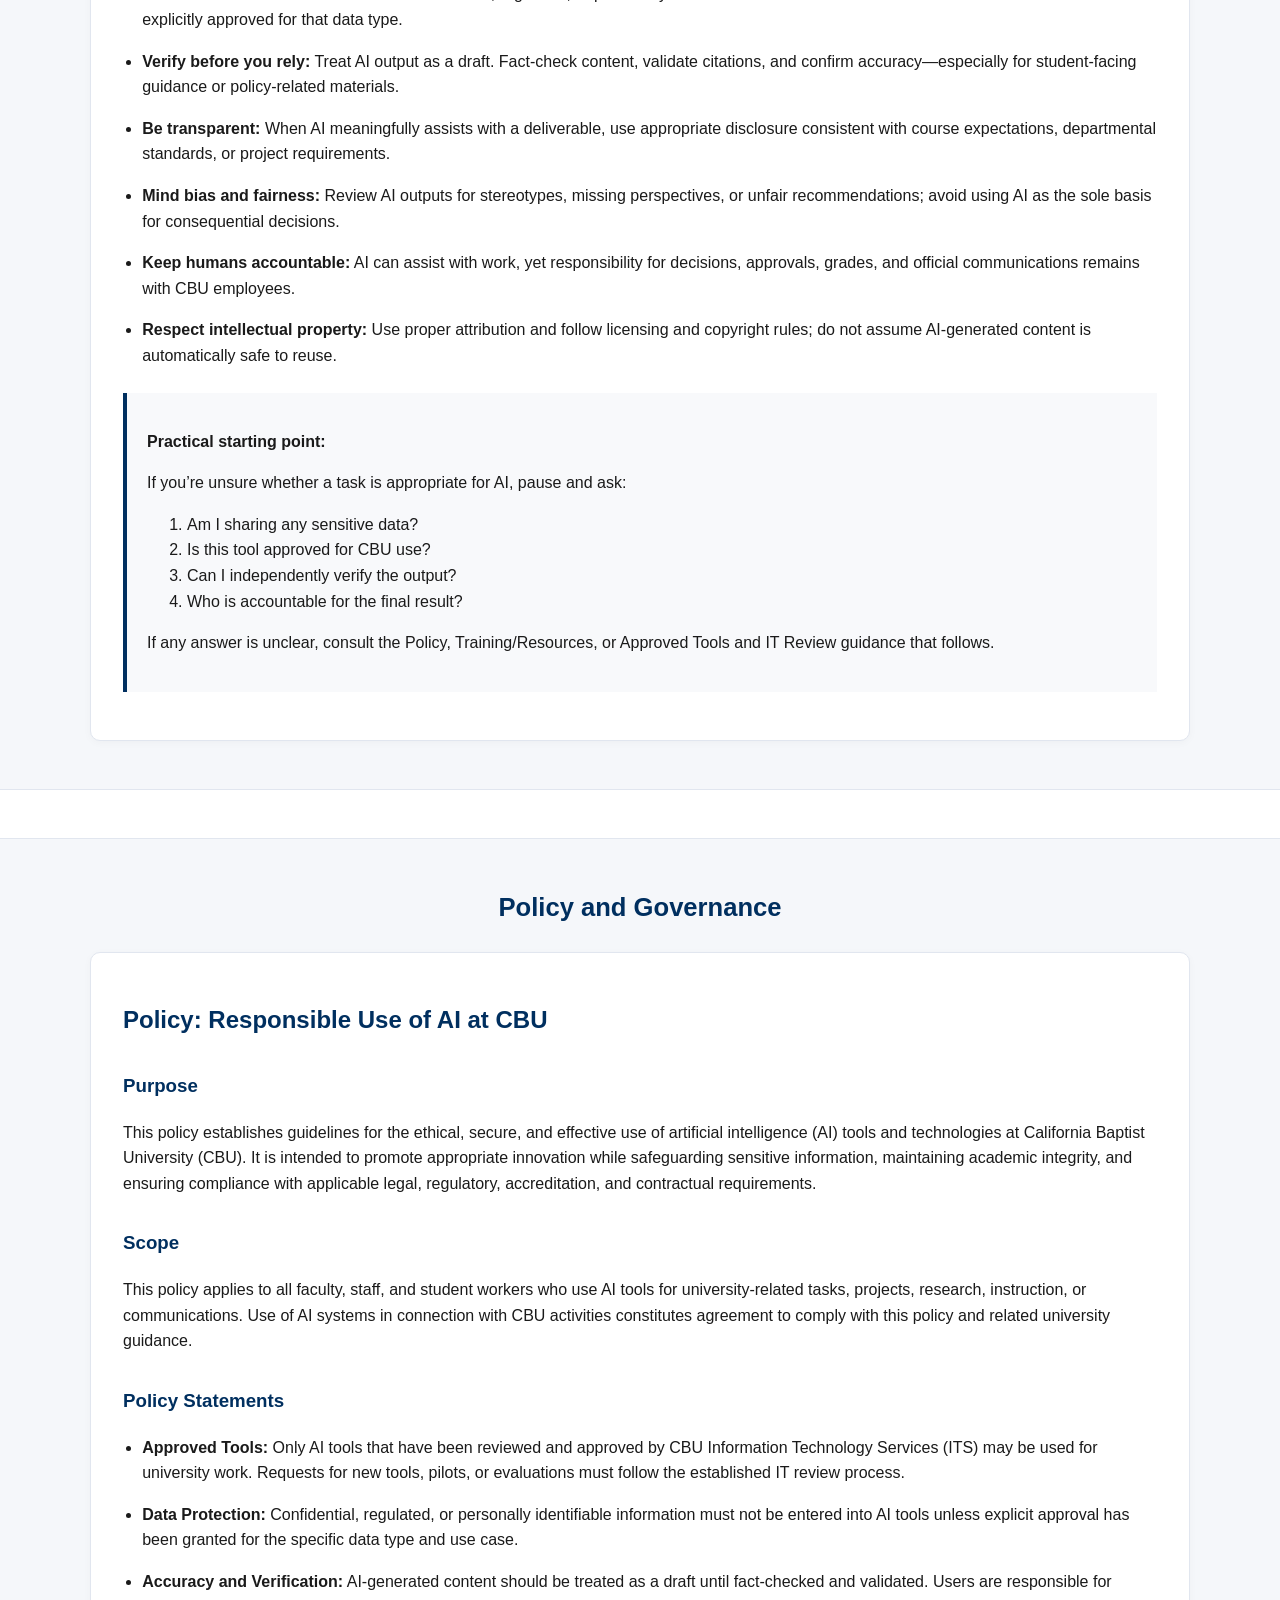
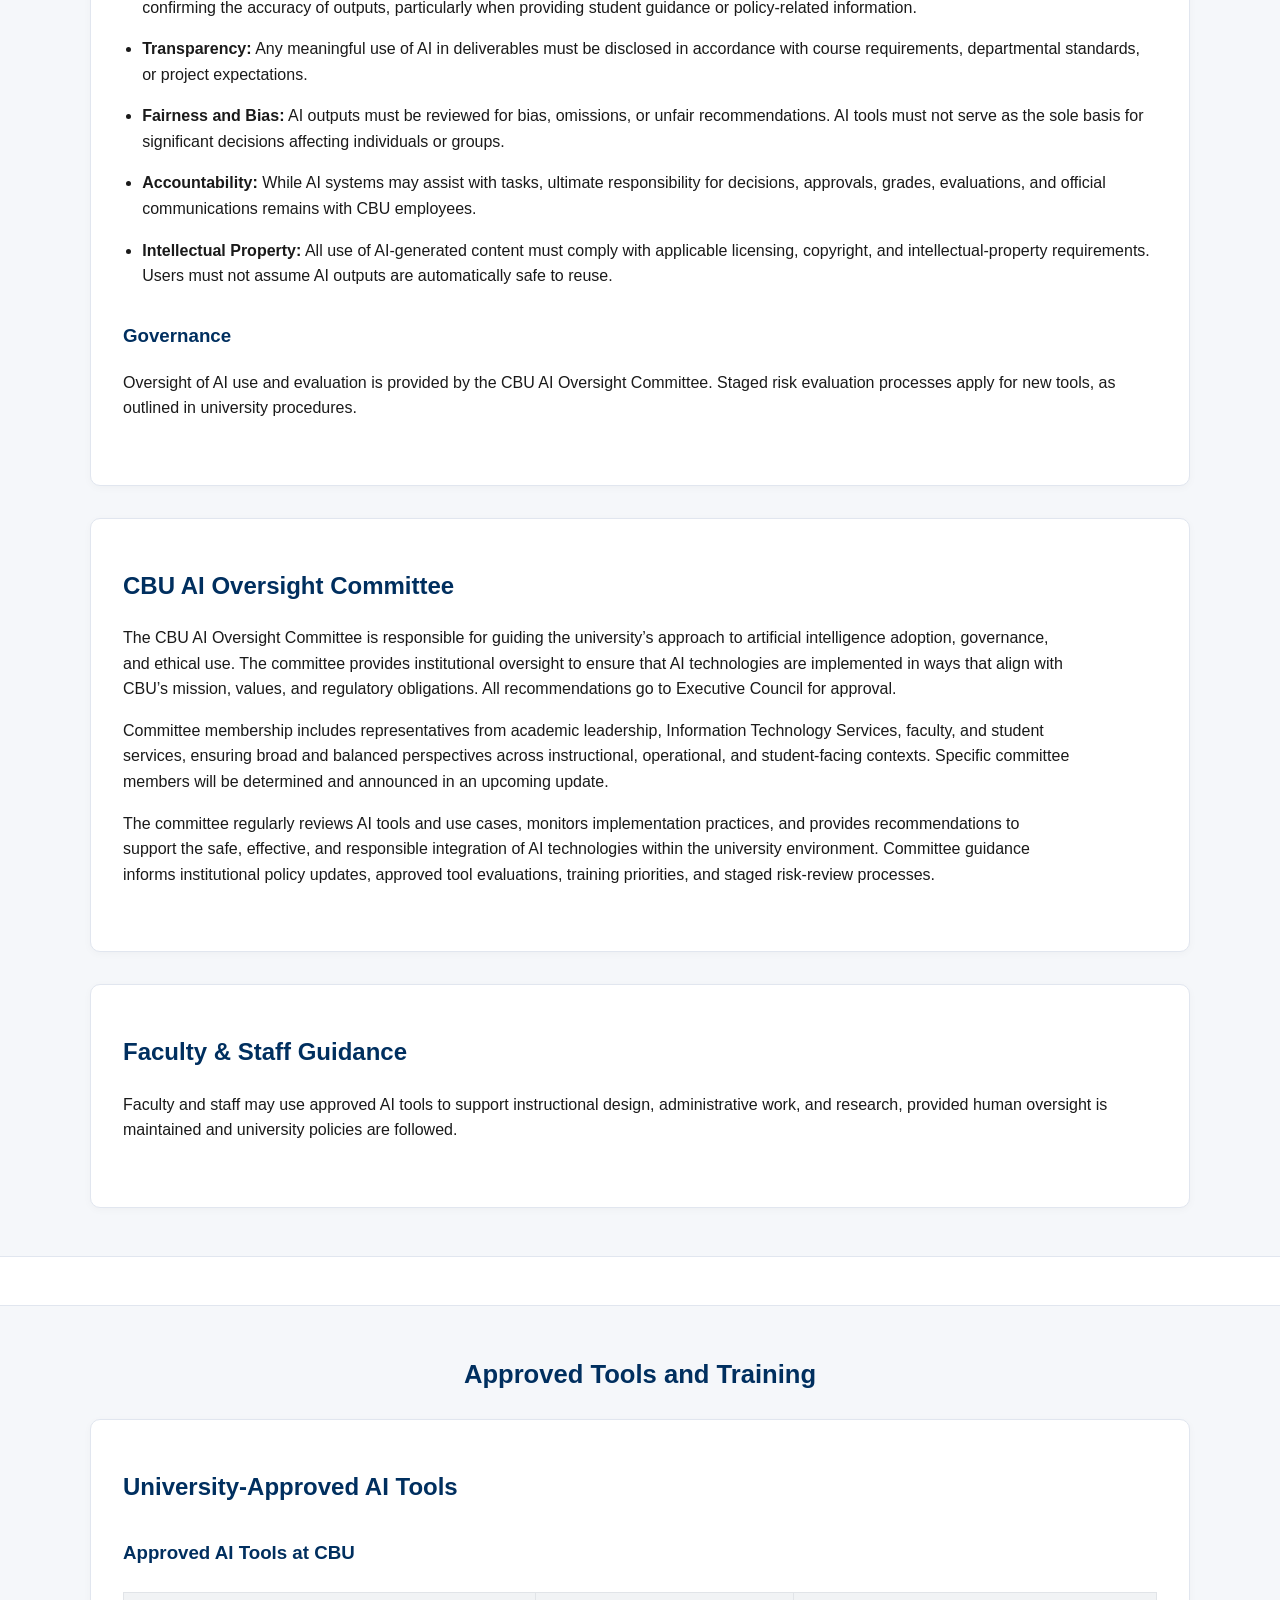
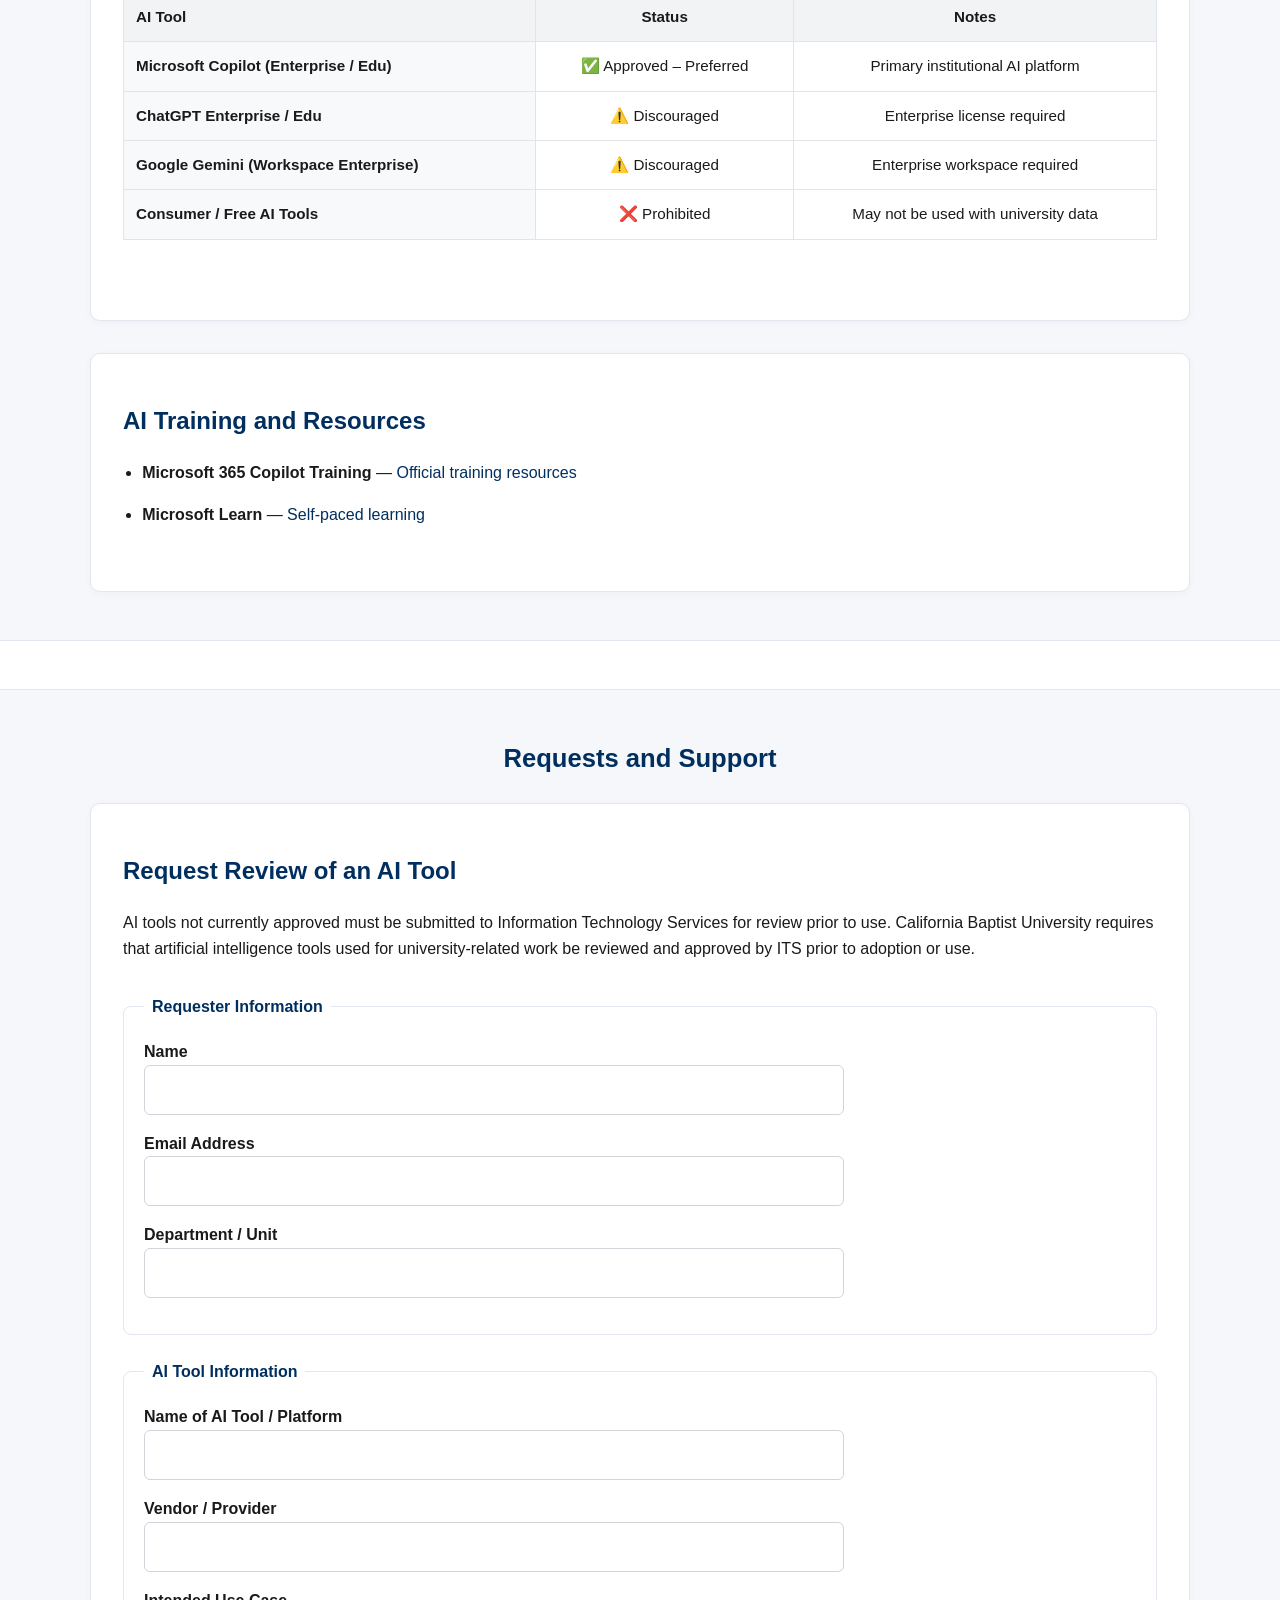
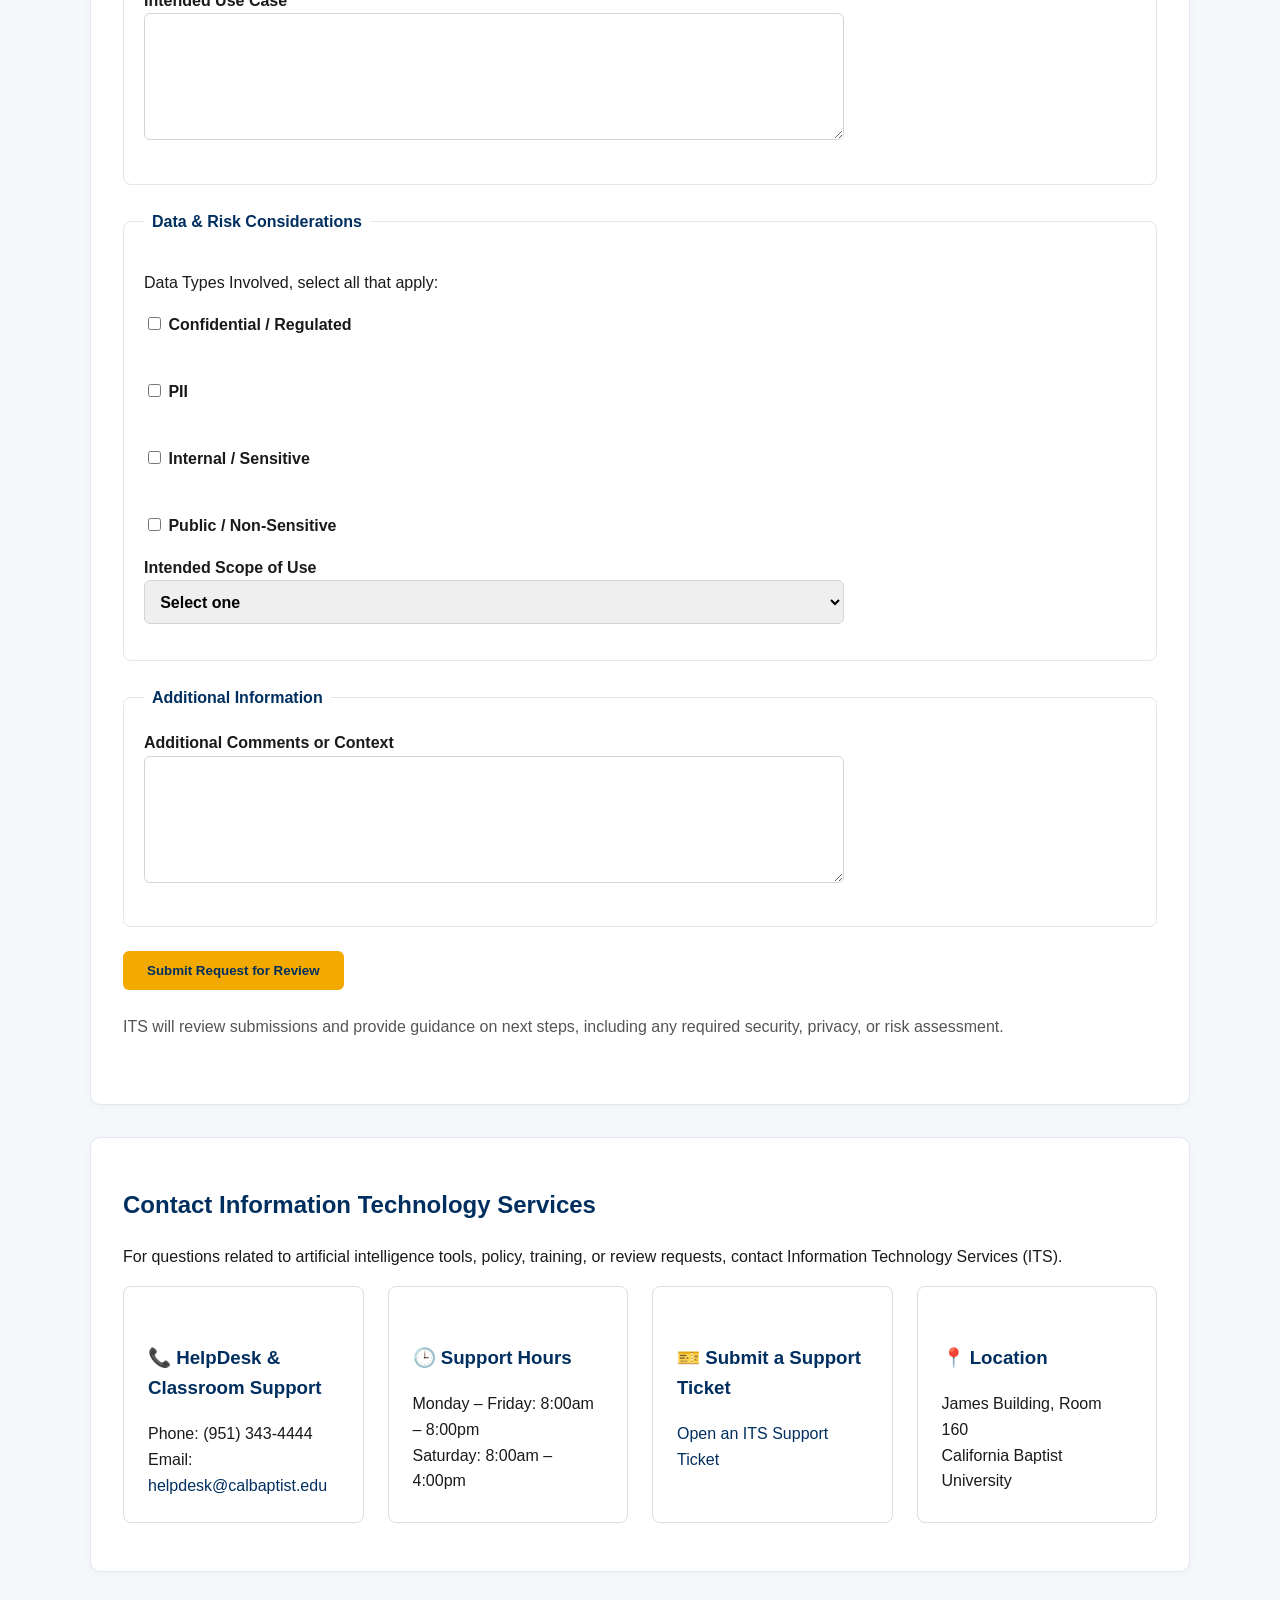
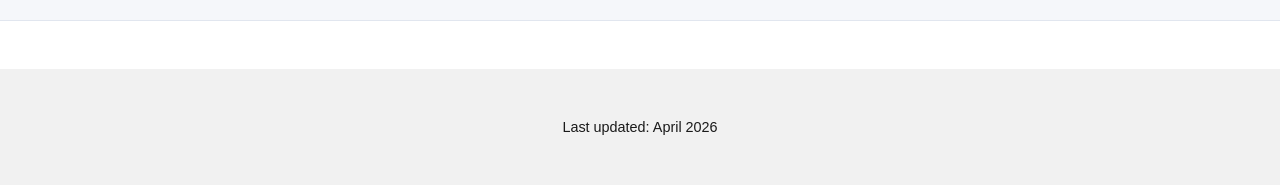
==== commit 3f063aba: "Rename Student Success Counselors to Coaches" ====
--- a/index.html
+++ b/index.html
@@ -113,10 +113,10 @@
 
         <div class="use-case-grid">
           <article class="use-case-card">
-            <h3>Student Success Counselors</h3>
-            <p>Student success counselors may use generative AI tools to draft personalized responses for students seeking assistance with academic programs, course selection, or scheduling questions.</p>
-            <p>By grounding the AI tool in approved program requirements, standard guidance, and common student inquiries, counselors can more efficiently generate tailored draft responses.</p>
-            <p class="use-case-note">All AI-assisted content is reviewed, edited, and approved by counselors prior to being shared with students to ensure accuracy, clarity, and a supportive, personal tone.</p>
+            <h3>Student Success Coaches</h3>
+            <p>Student success coaches may use generative AI tools to draft personalized responses for students seeking assistance with academic programs, course selection, or scheduling questions.</p>
+            <p>By grounding the AI tool in approved program requirements, standard guidance, and common student inquiries, coaches can more efficiently generate tailored draft responses.</p>
+            <p class="use-case-note">All AI-assisted content is reviewed, edited, and approved by coaches prior to being shared with students to ensure accuracy, clarity, and a supportive, personal tone.</p>
           </article>
 
           <article class="use-case-card">
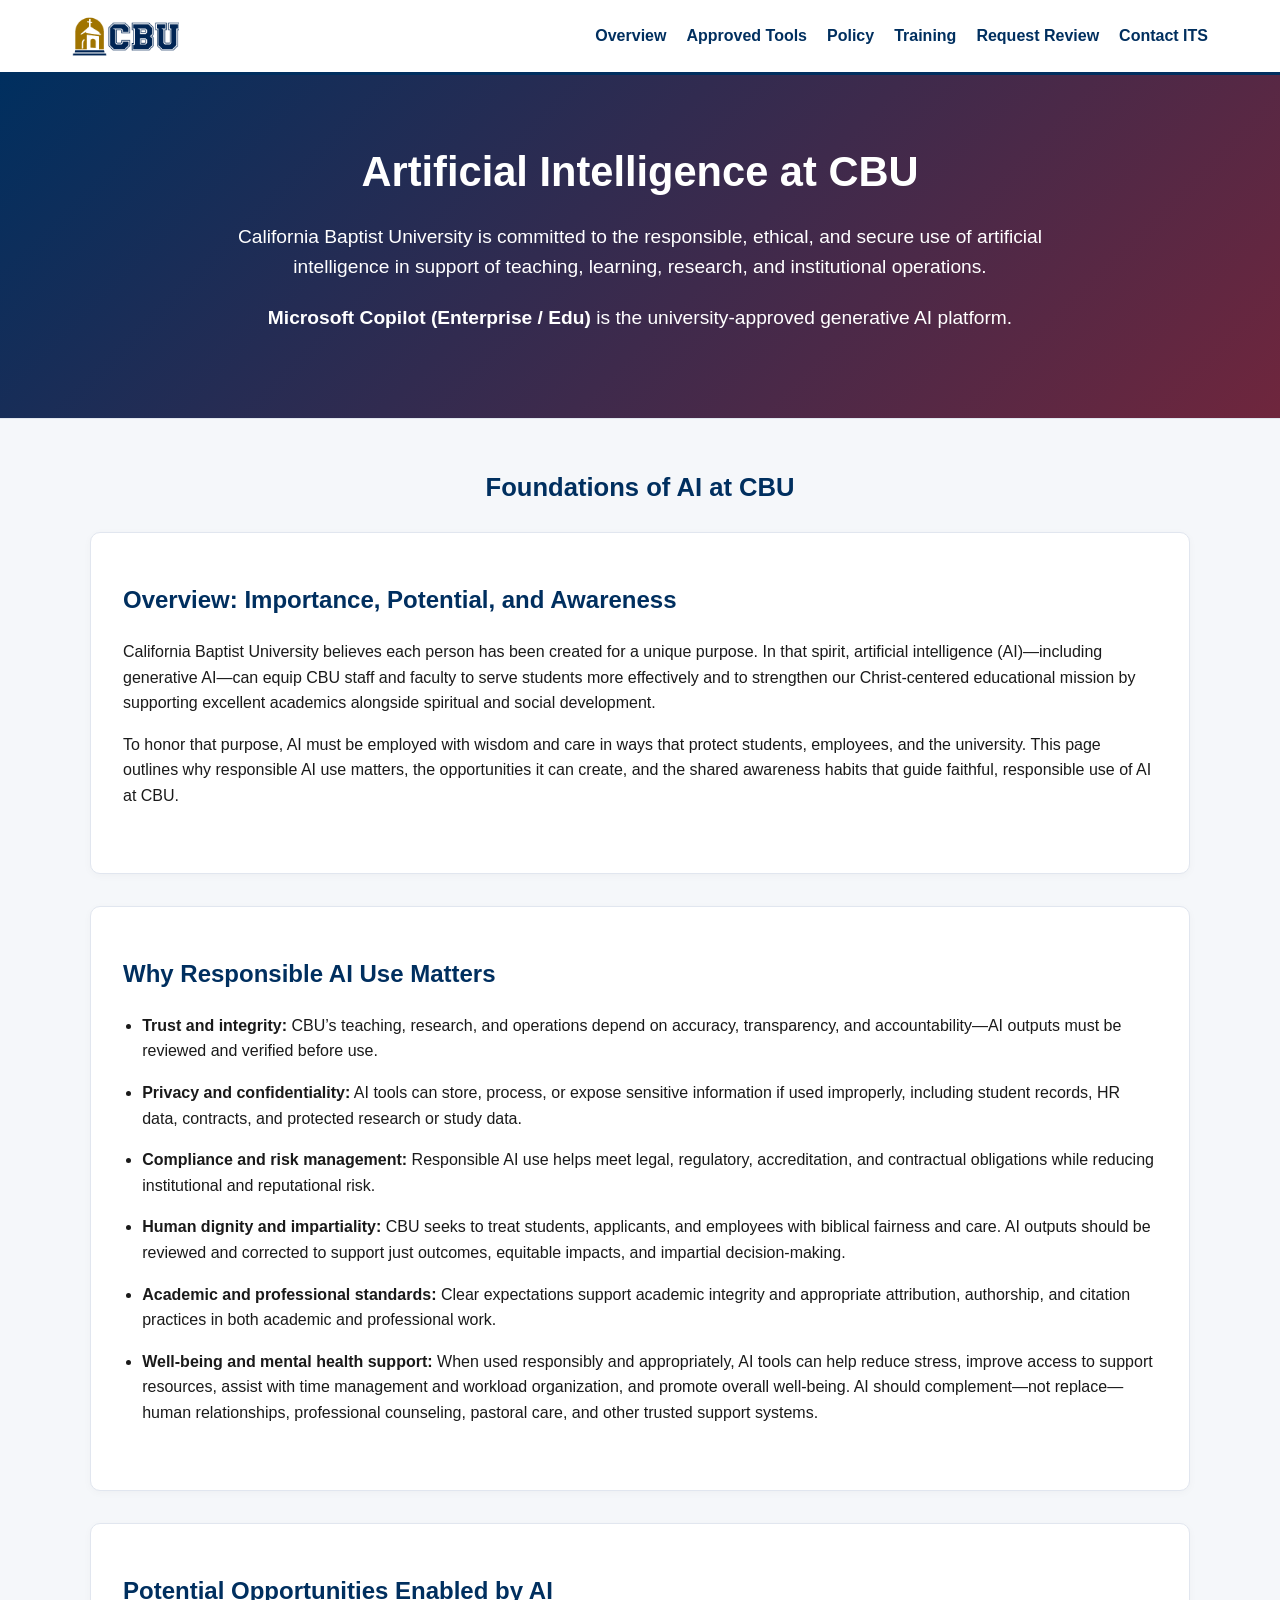
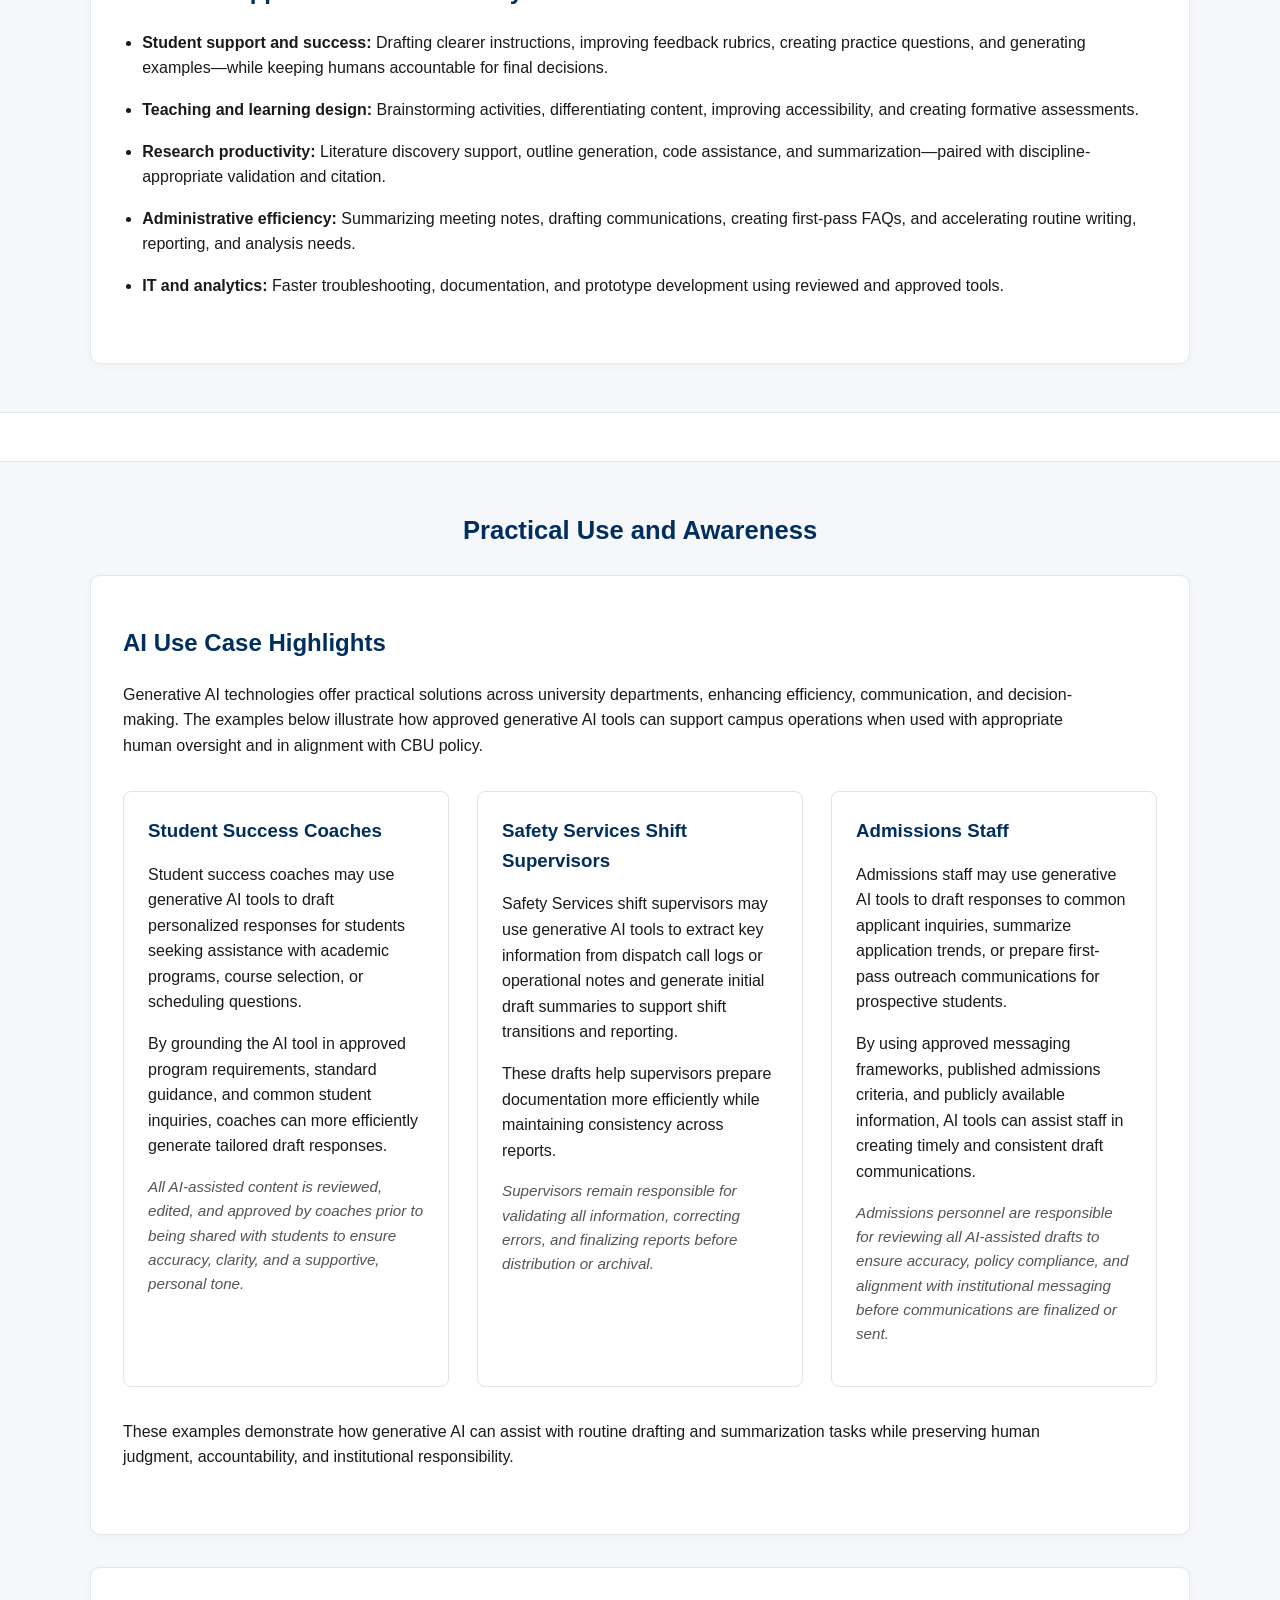
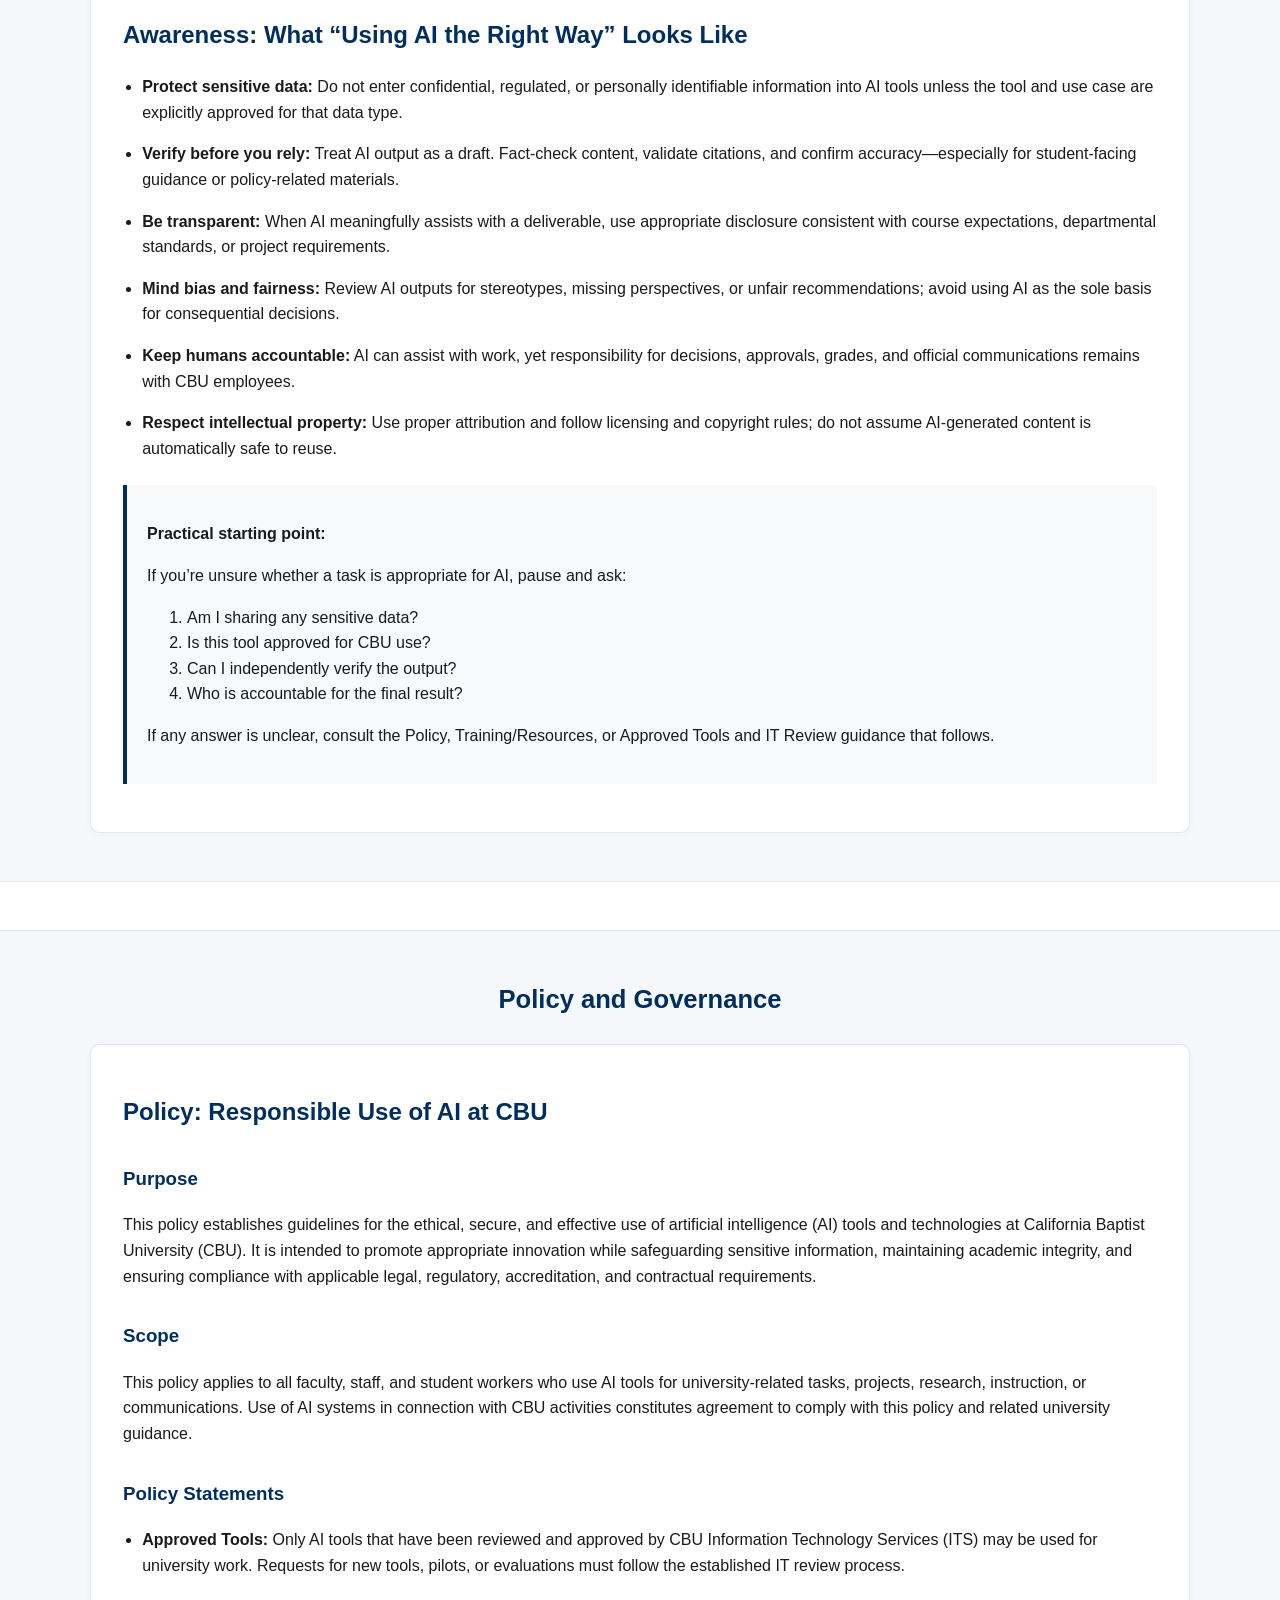
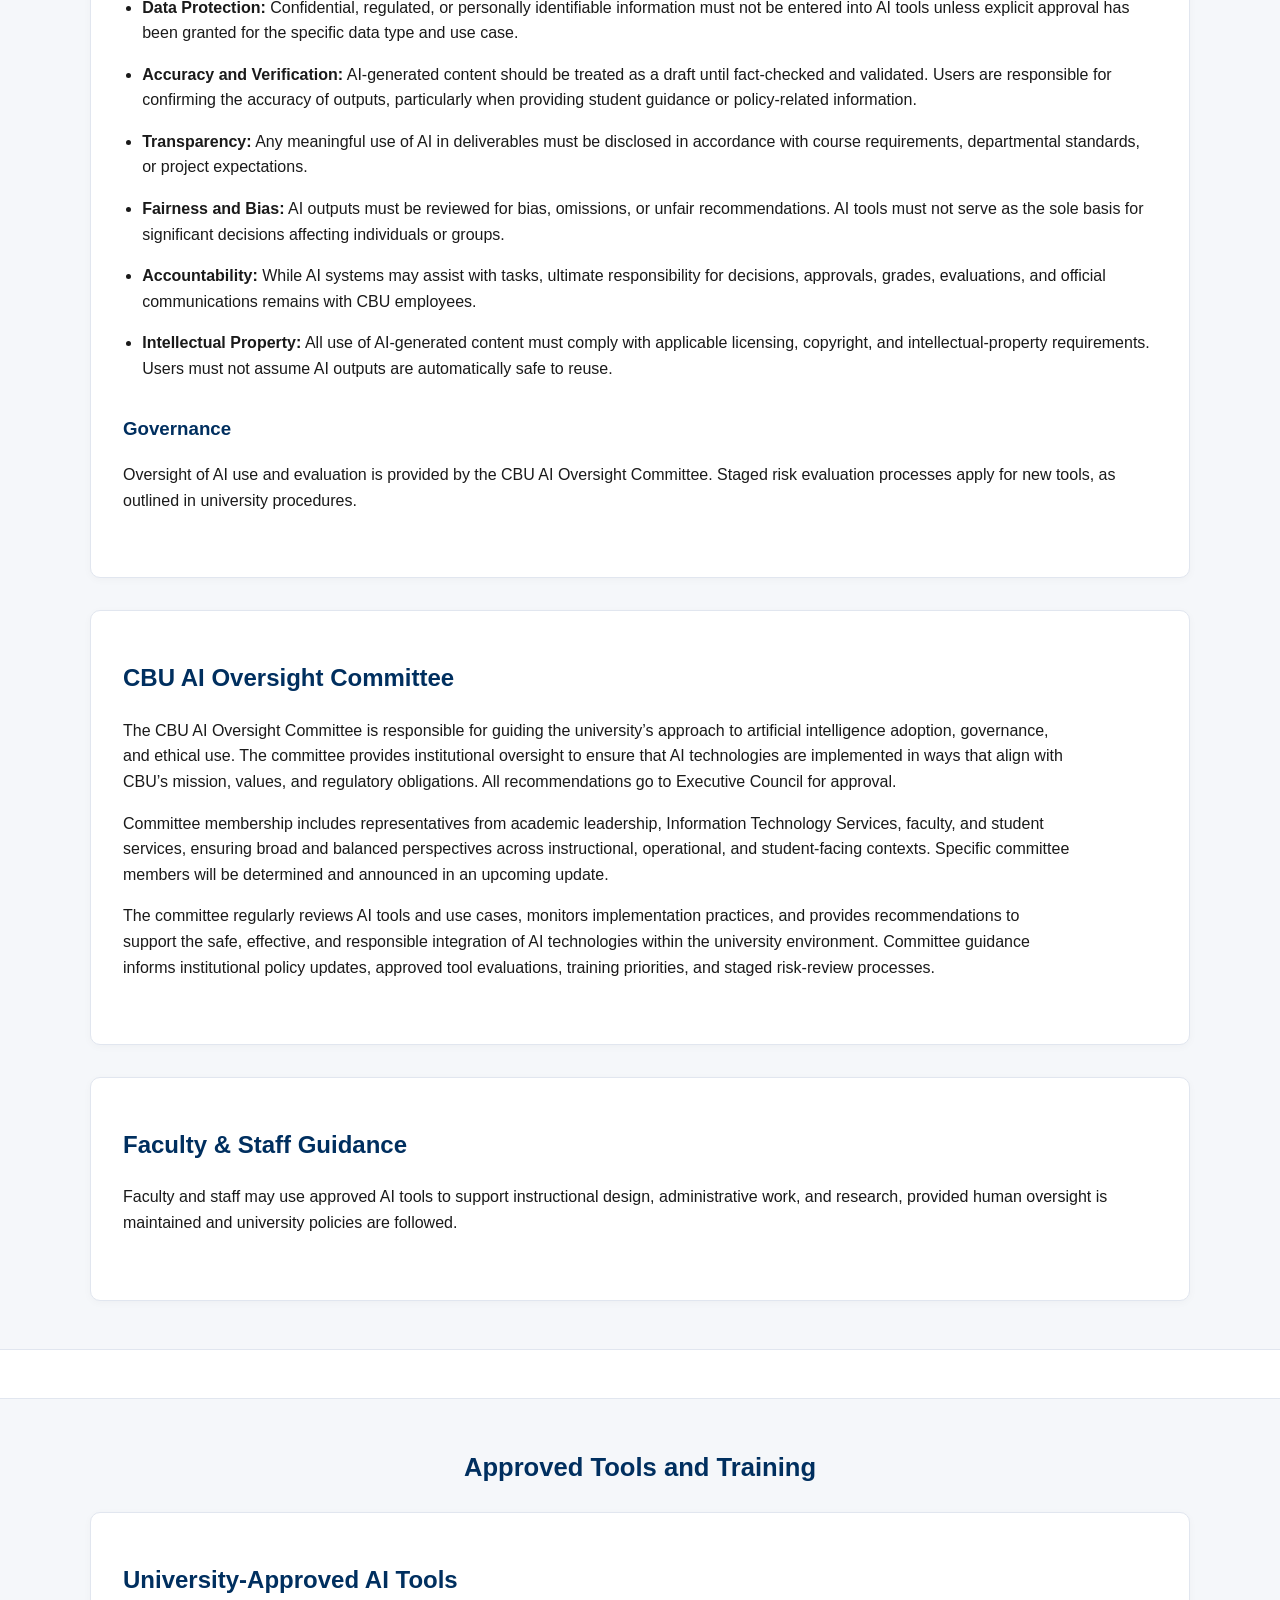
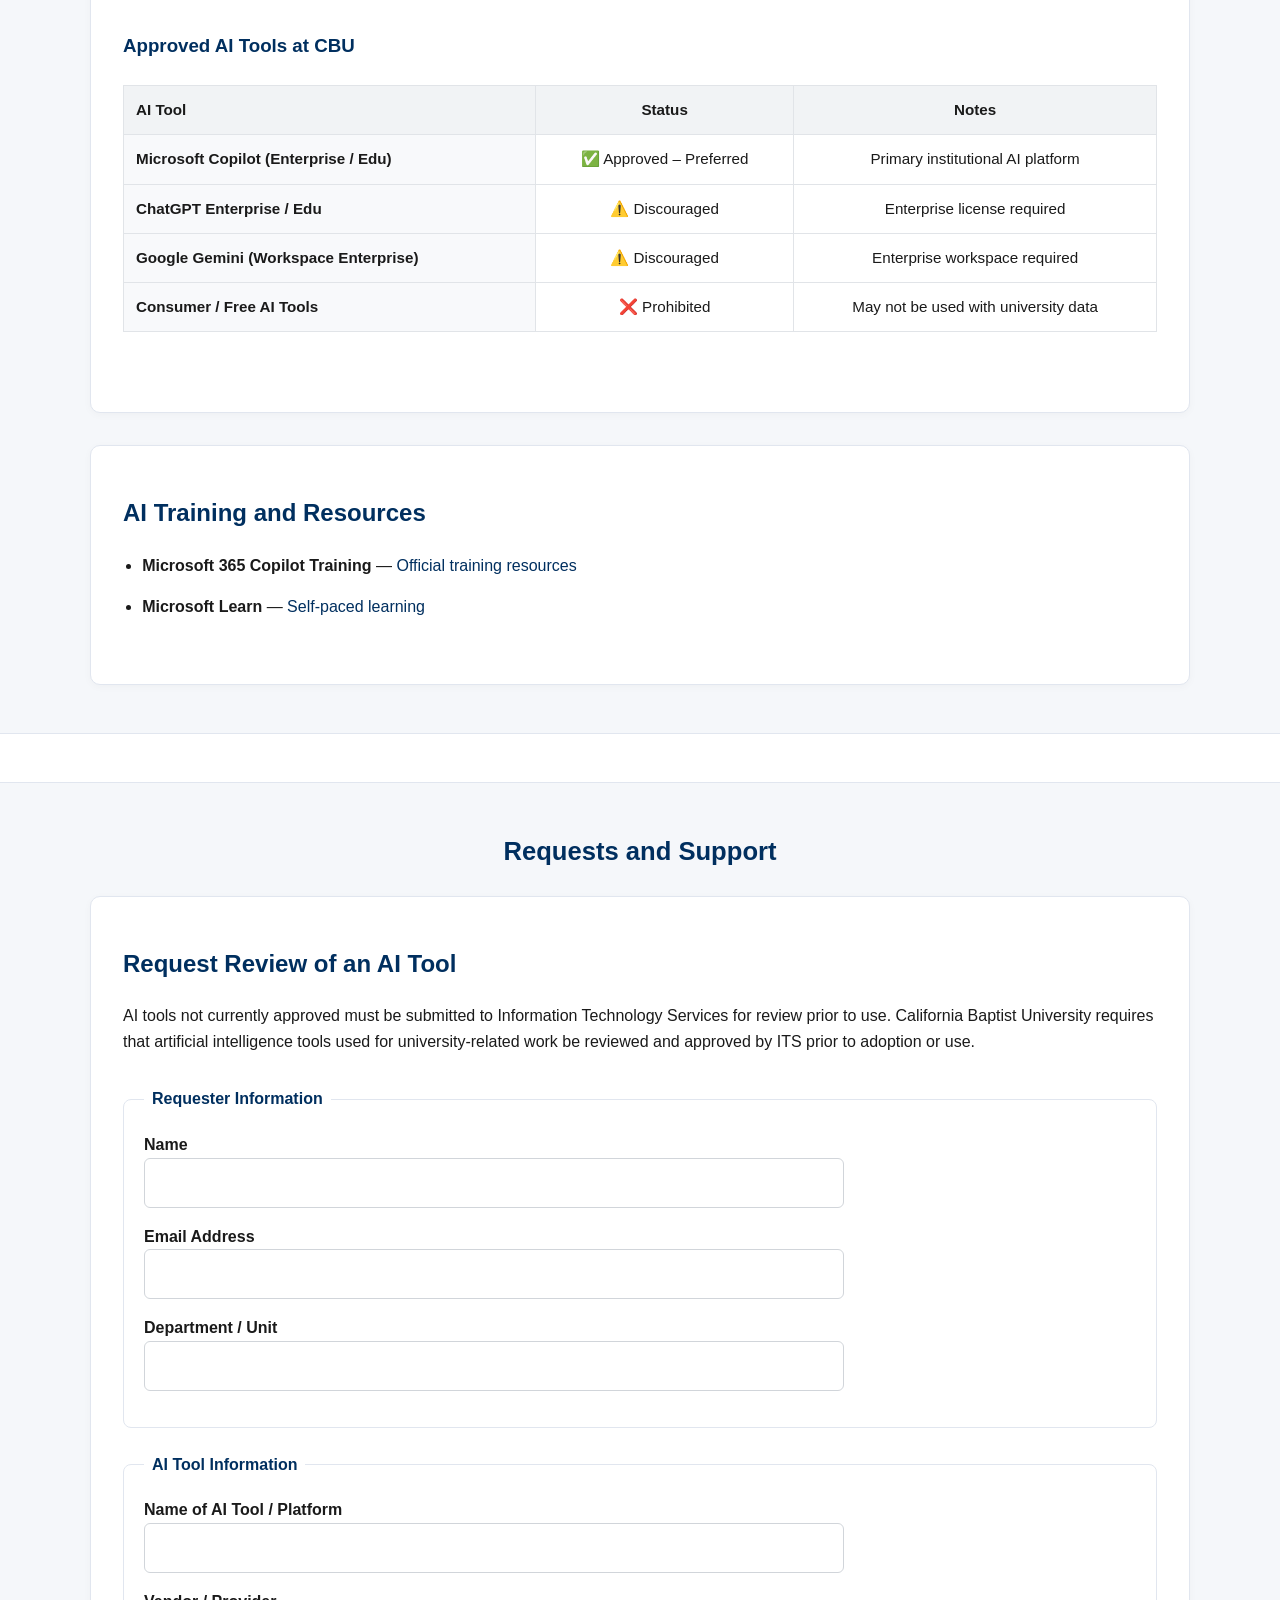
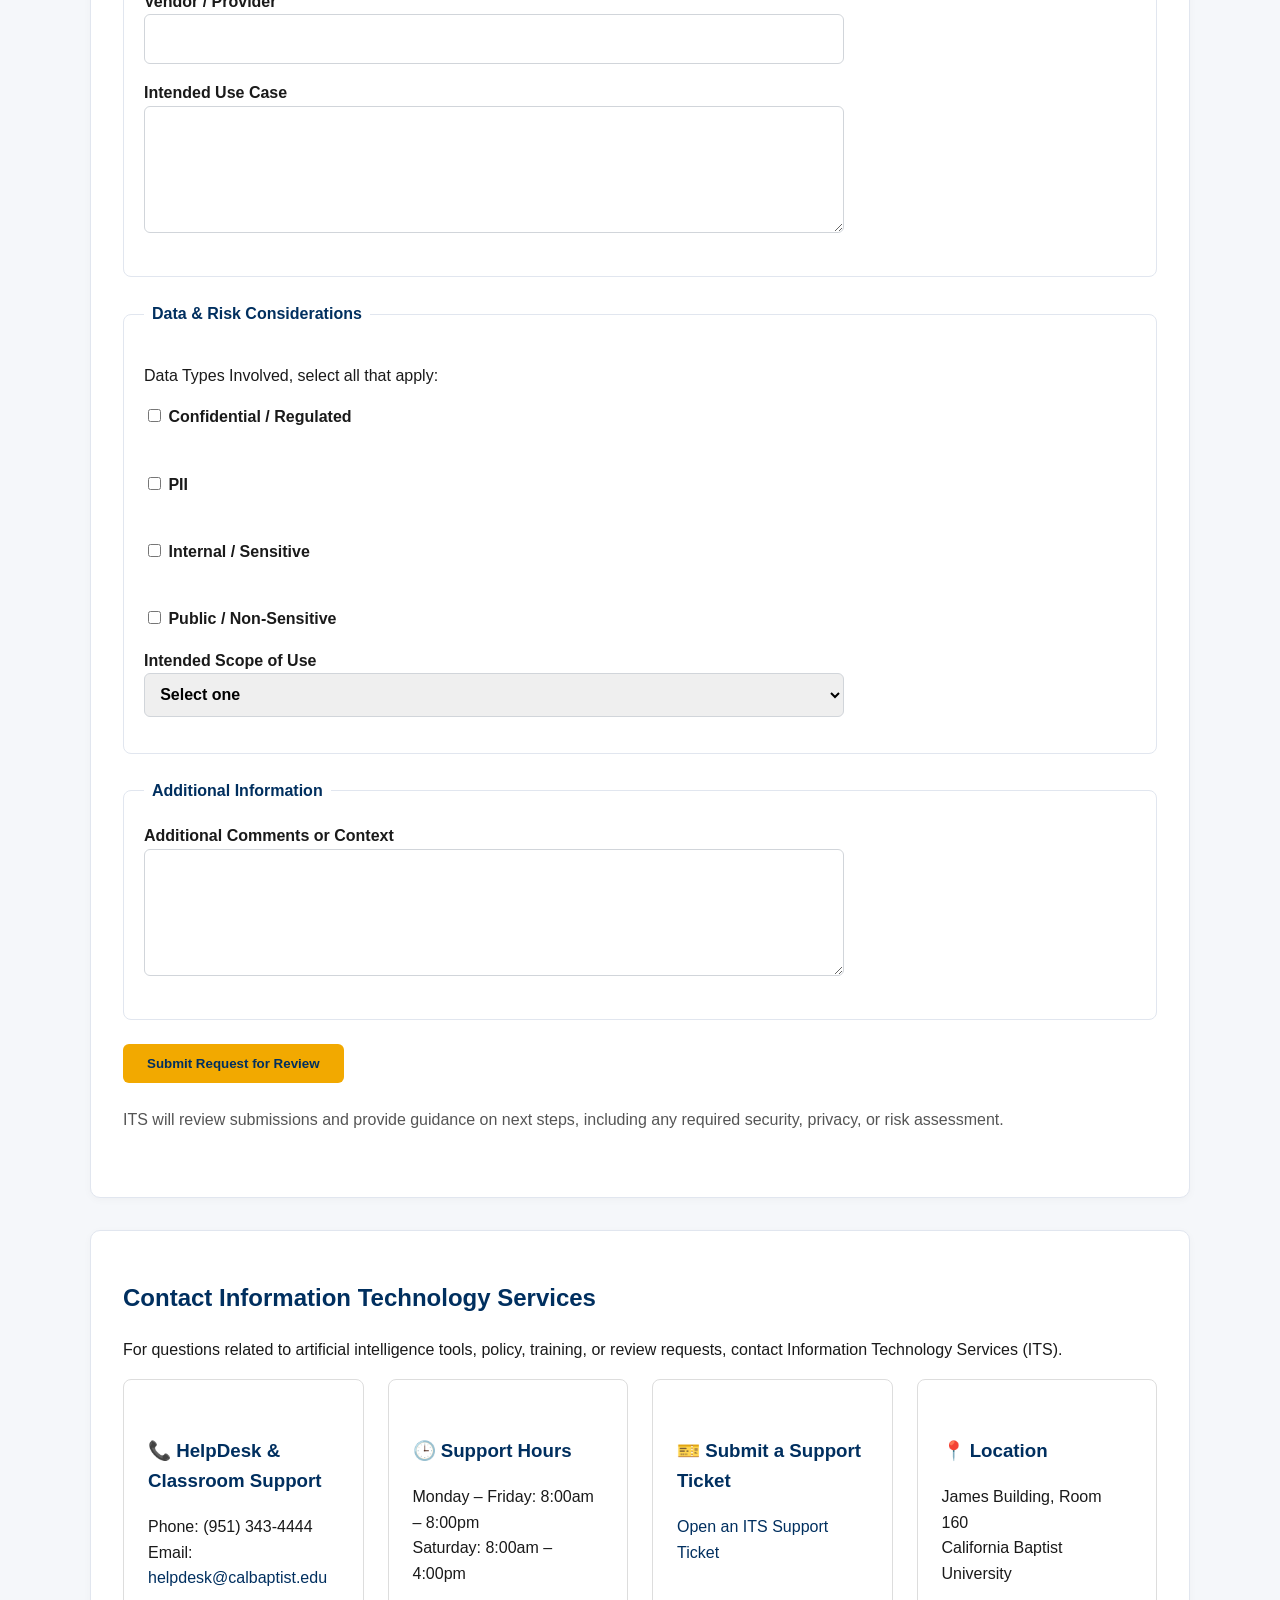
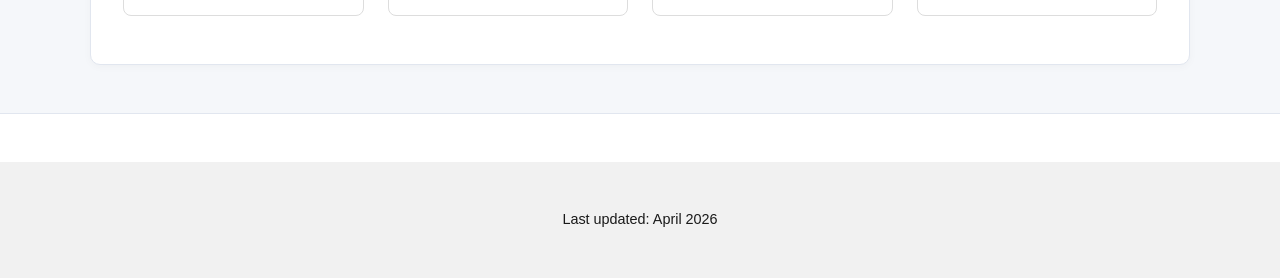
==== commit 3fb0bc0c: "Add well-being and mental health support information Added a new list item about AI's role in well-b" ====
--- a/index.html
+++ b/index.html
@@ -81,6 +81,7 @@
           <li><strong>Compliance and risk management:</strong> Responsible AI use helps meet legal, regulatory, accreditation, and contractual obligations while reducing institutional and reputational risk.</li>
           <li><strong>Human dignity and impartiality:</strong> CBU seeks to treat students, applicants, and employees with biblical fairness and care. AI outputs should be reviewed and corrected to support just outcomes, equitable impacts, and impartial decision-making.</li>
           <li><strong>Academic and professional standards:</strong> Clear expectations support academic integrity and appropriate attribution, authorship, and citation practices in both academic and professional work.</li>
+          <li><strong>Well-being and mental health support:</strong> When used responsibly and appropriately, AI tools can help reduce stress, improve access to support resources, assist with time management and workload organization, and promote overall well-being. AI should complement—not replace—human relationships, professional counseling, pastoral care, and other trusted support systems.</li>
         </ul>
       </section>
 
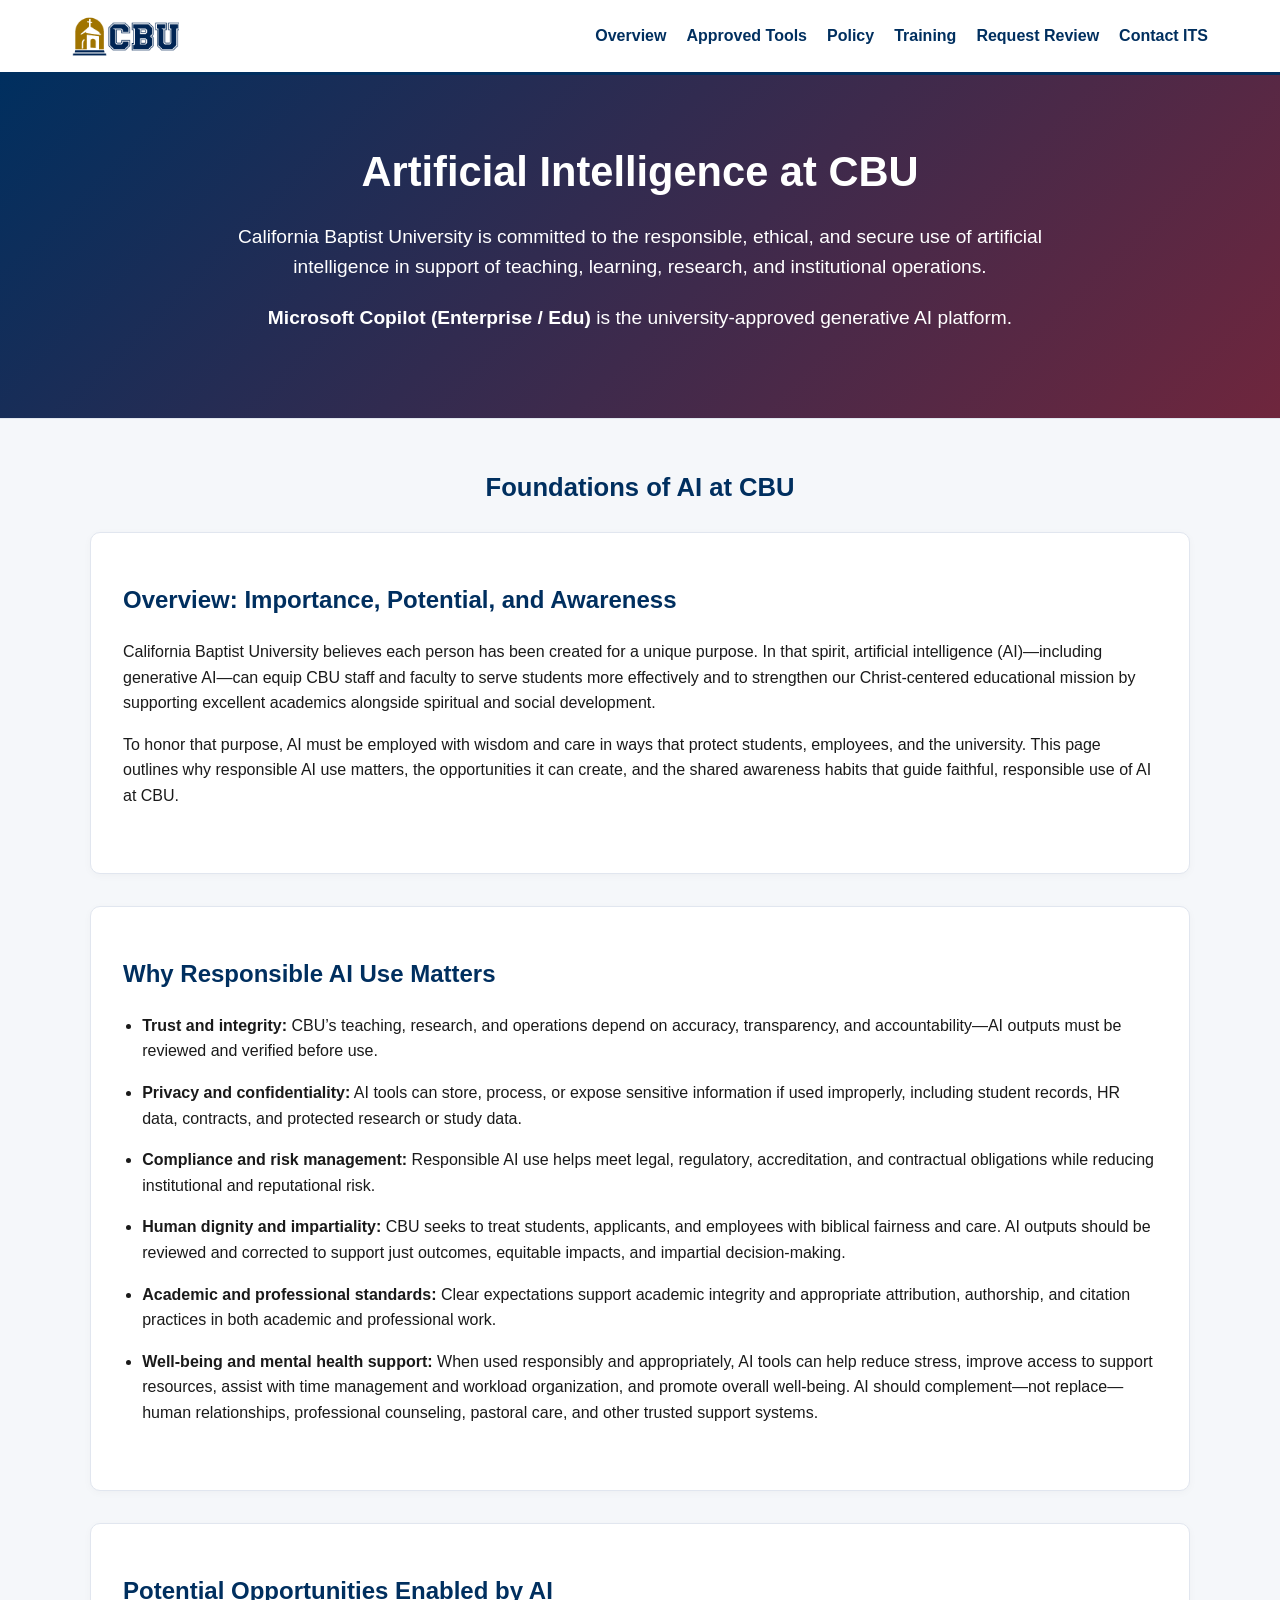
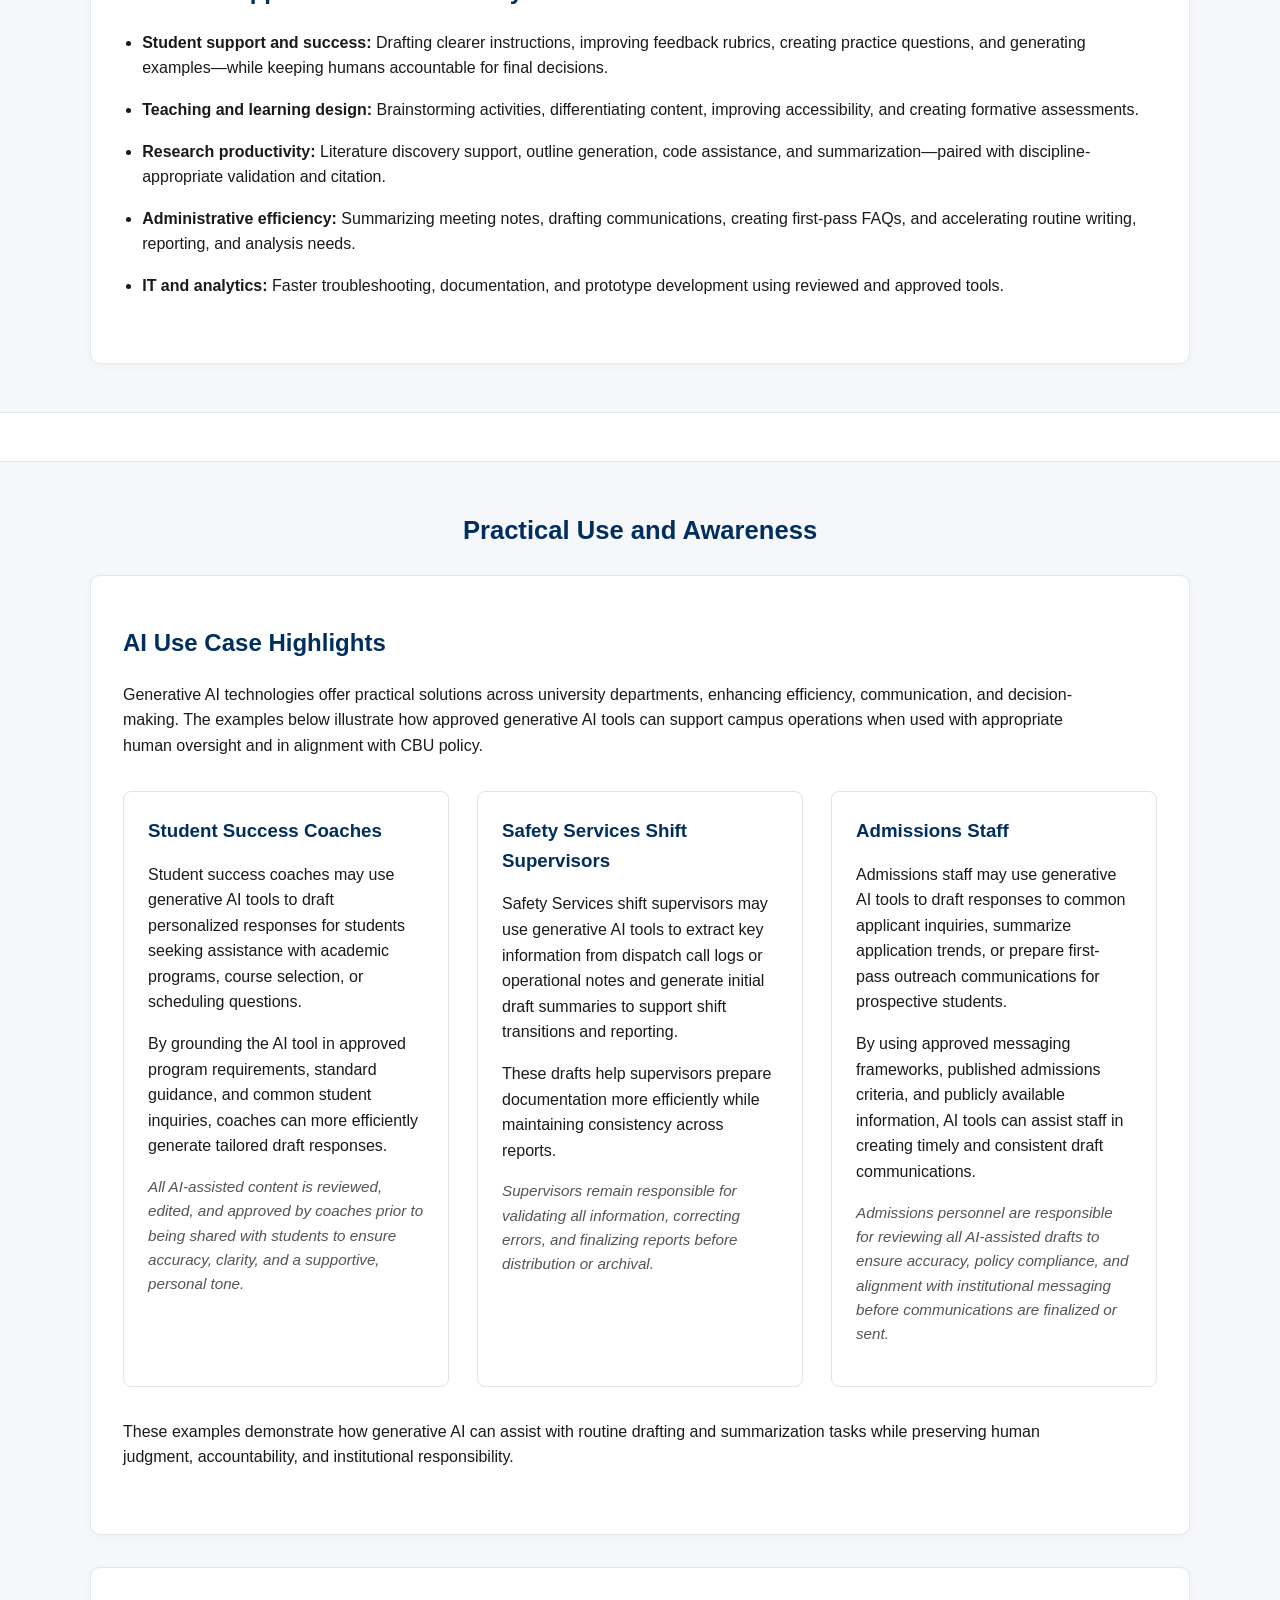
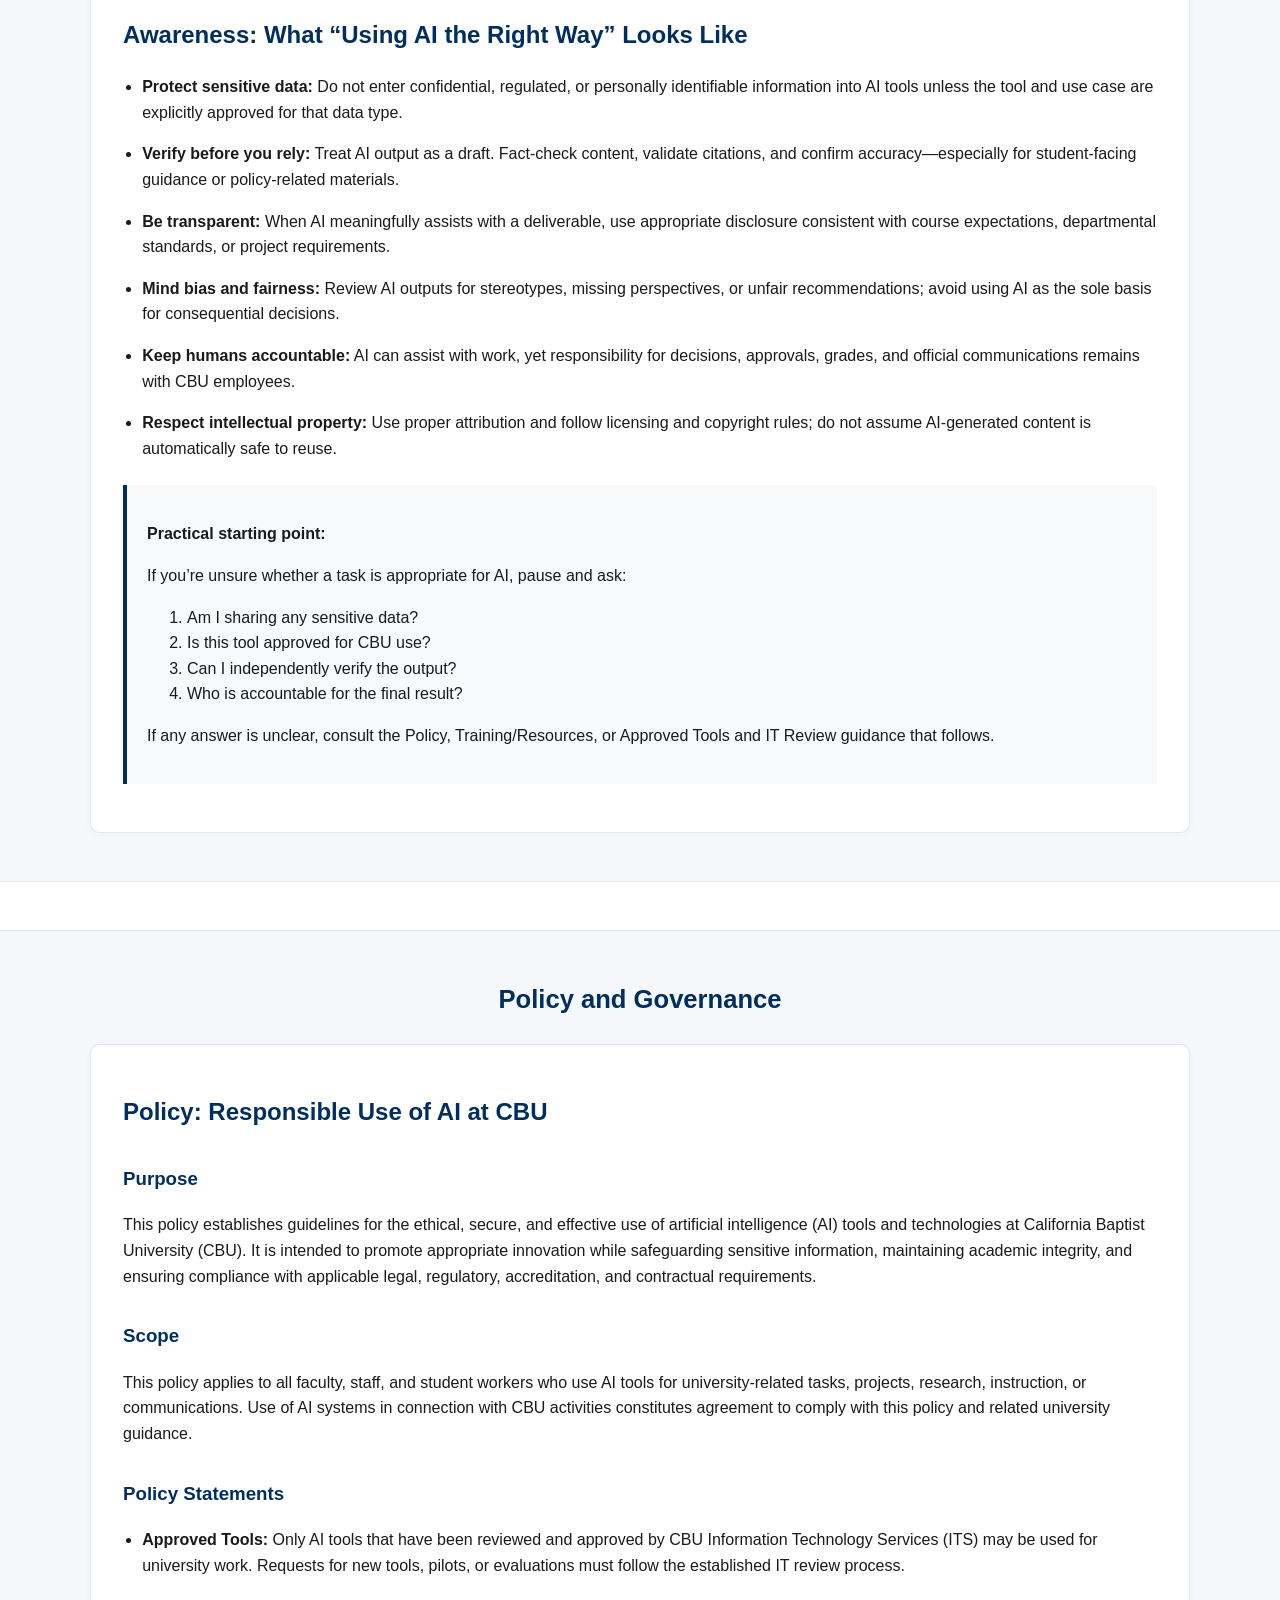
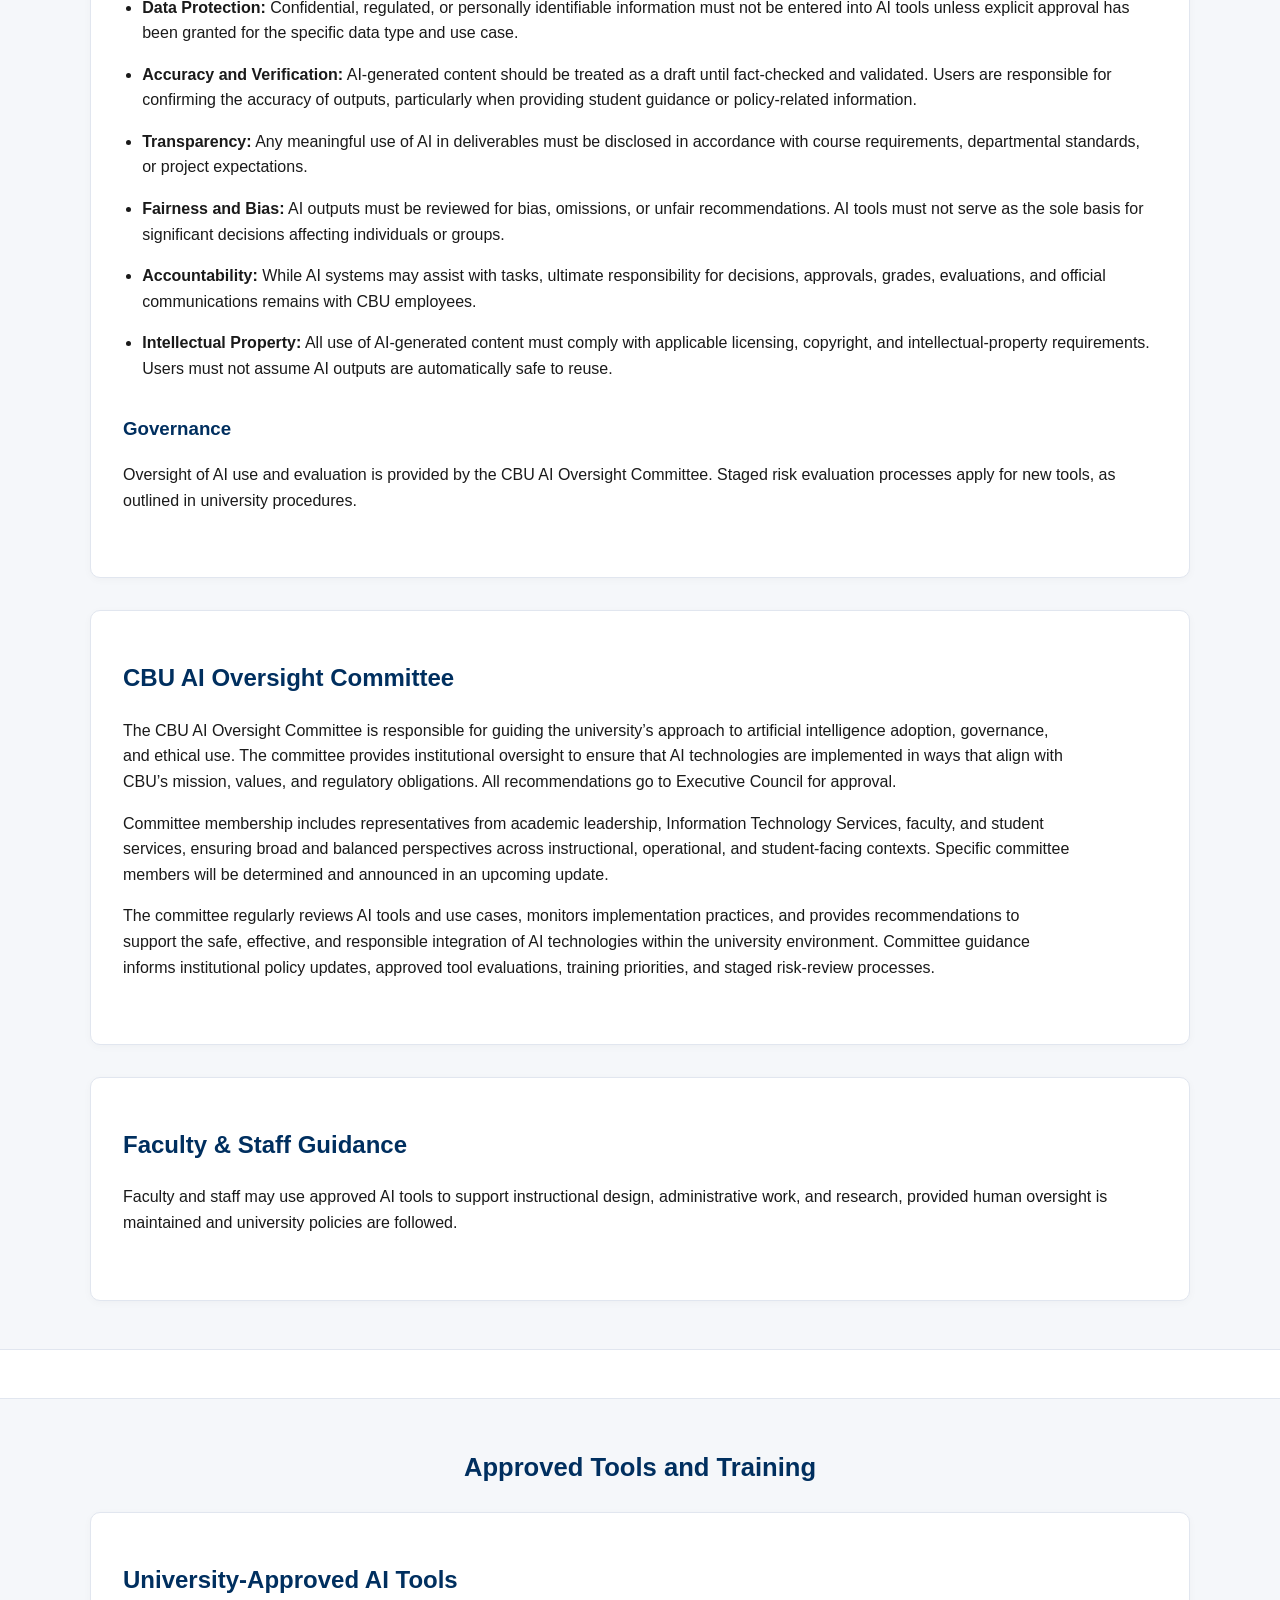
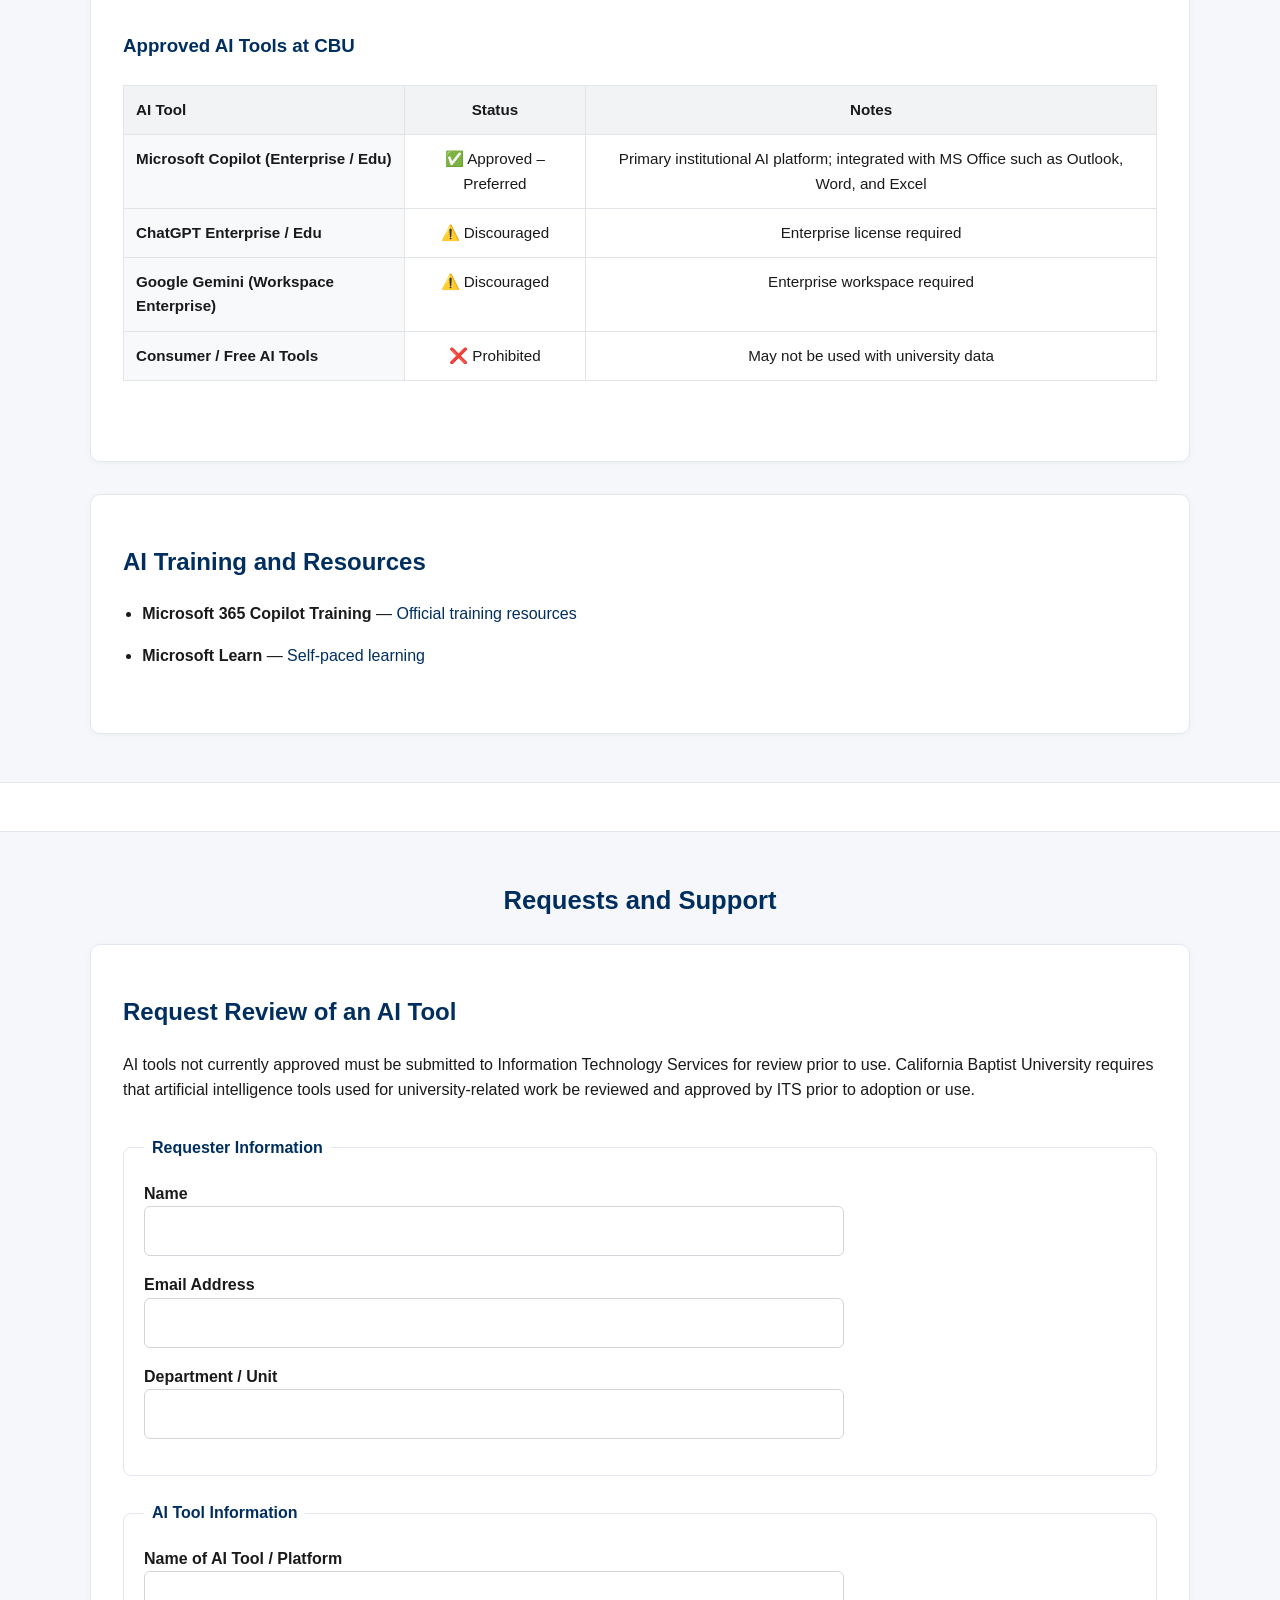
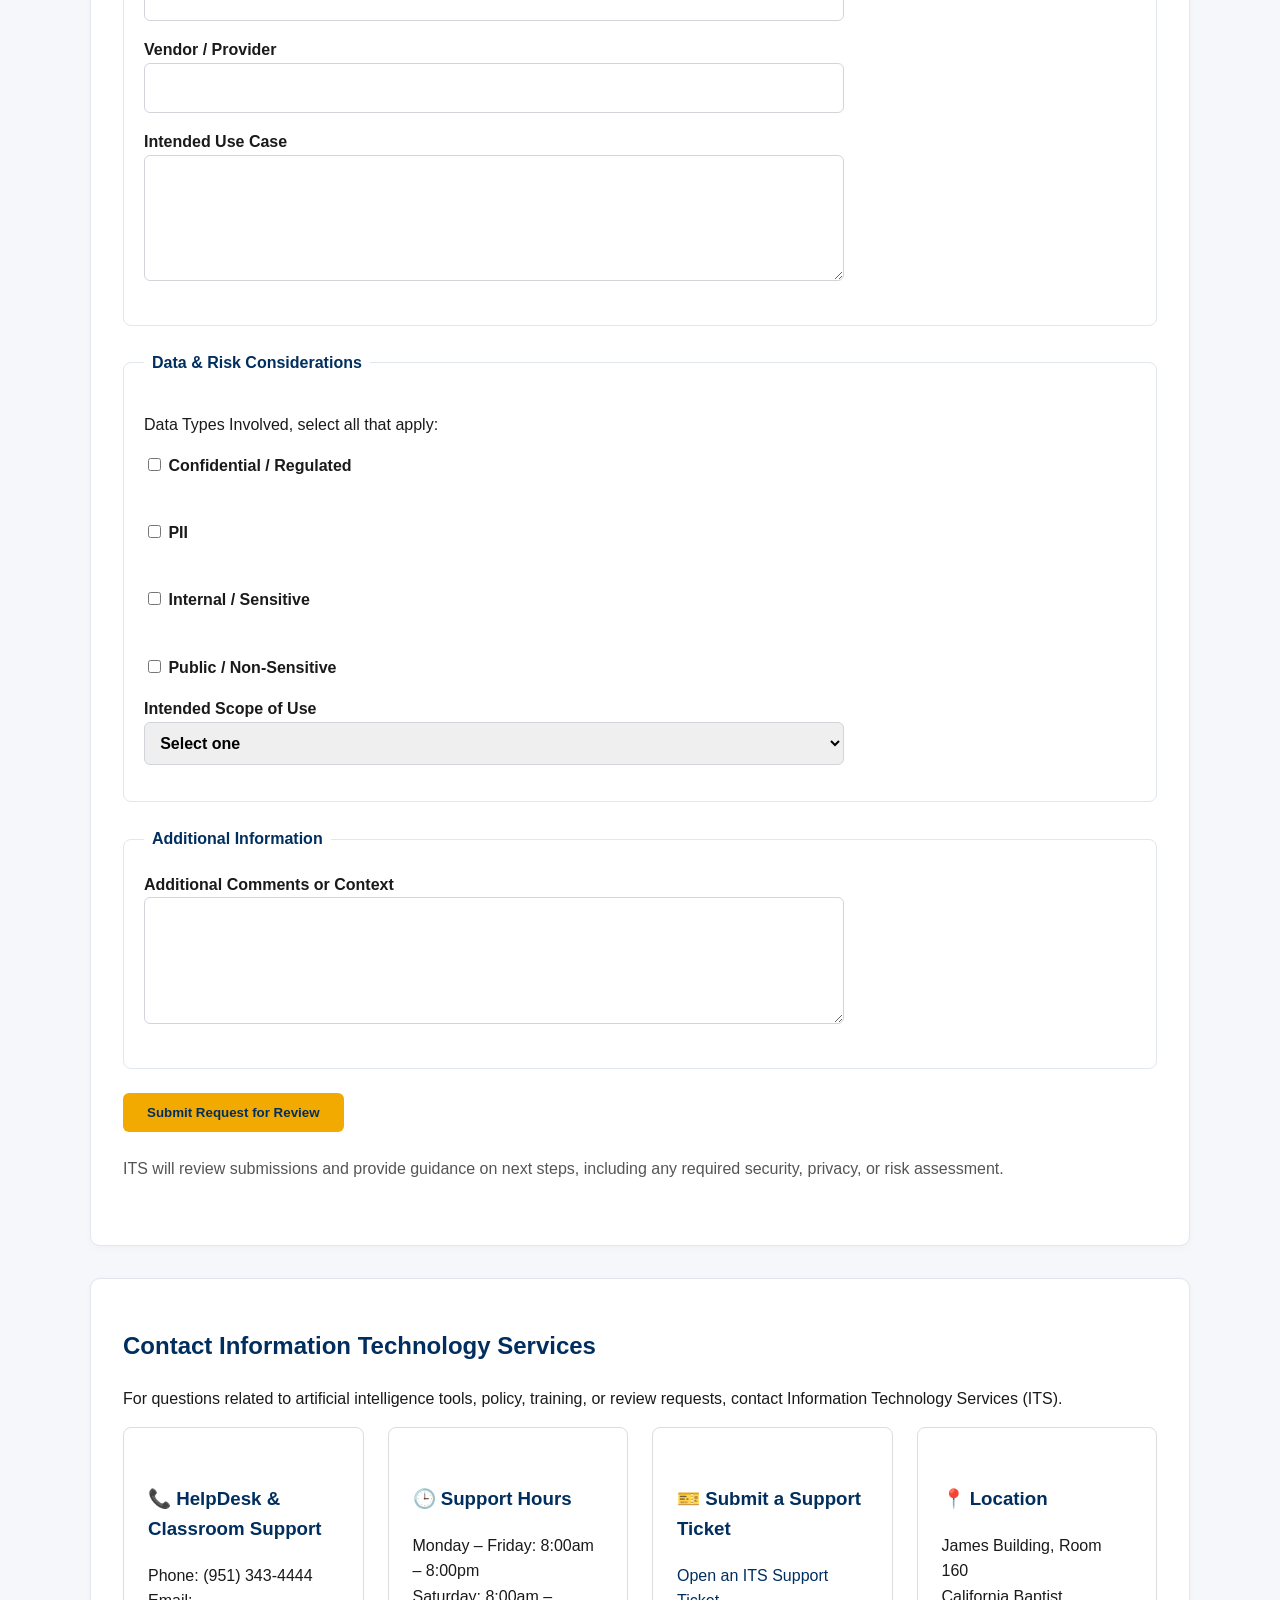
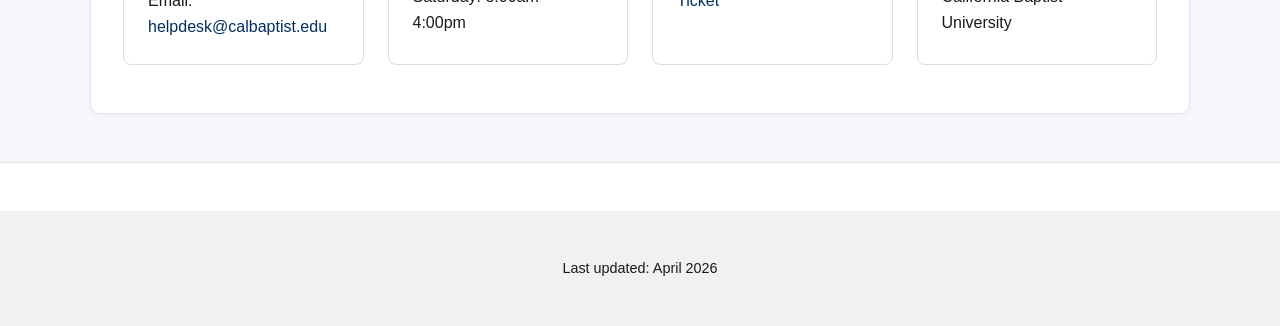
==== commit c87e6b99: "Enhance Microsoft Copilot description in index.html Updated description for Microsoft Copilot to inc" ====
--- a/index.html
+++ b/index.html
@@ -267,7 +267,7 @@
             <tr>
               <th scope="row">Microsoft Copilot (Enterprise / Edu)</th>
               <td>✅ Approved – Preferred</td>
-              <td>Primary institutional AI platform</td>
+              <td>Primary institutional AI platform; integrated with MS Office such as Outlook, Word, and Excel</td>
             </tr>
             <tr>
               <th scope="row">ChatGPT Enterprise / Edu</th>
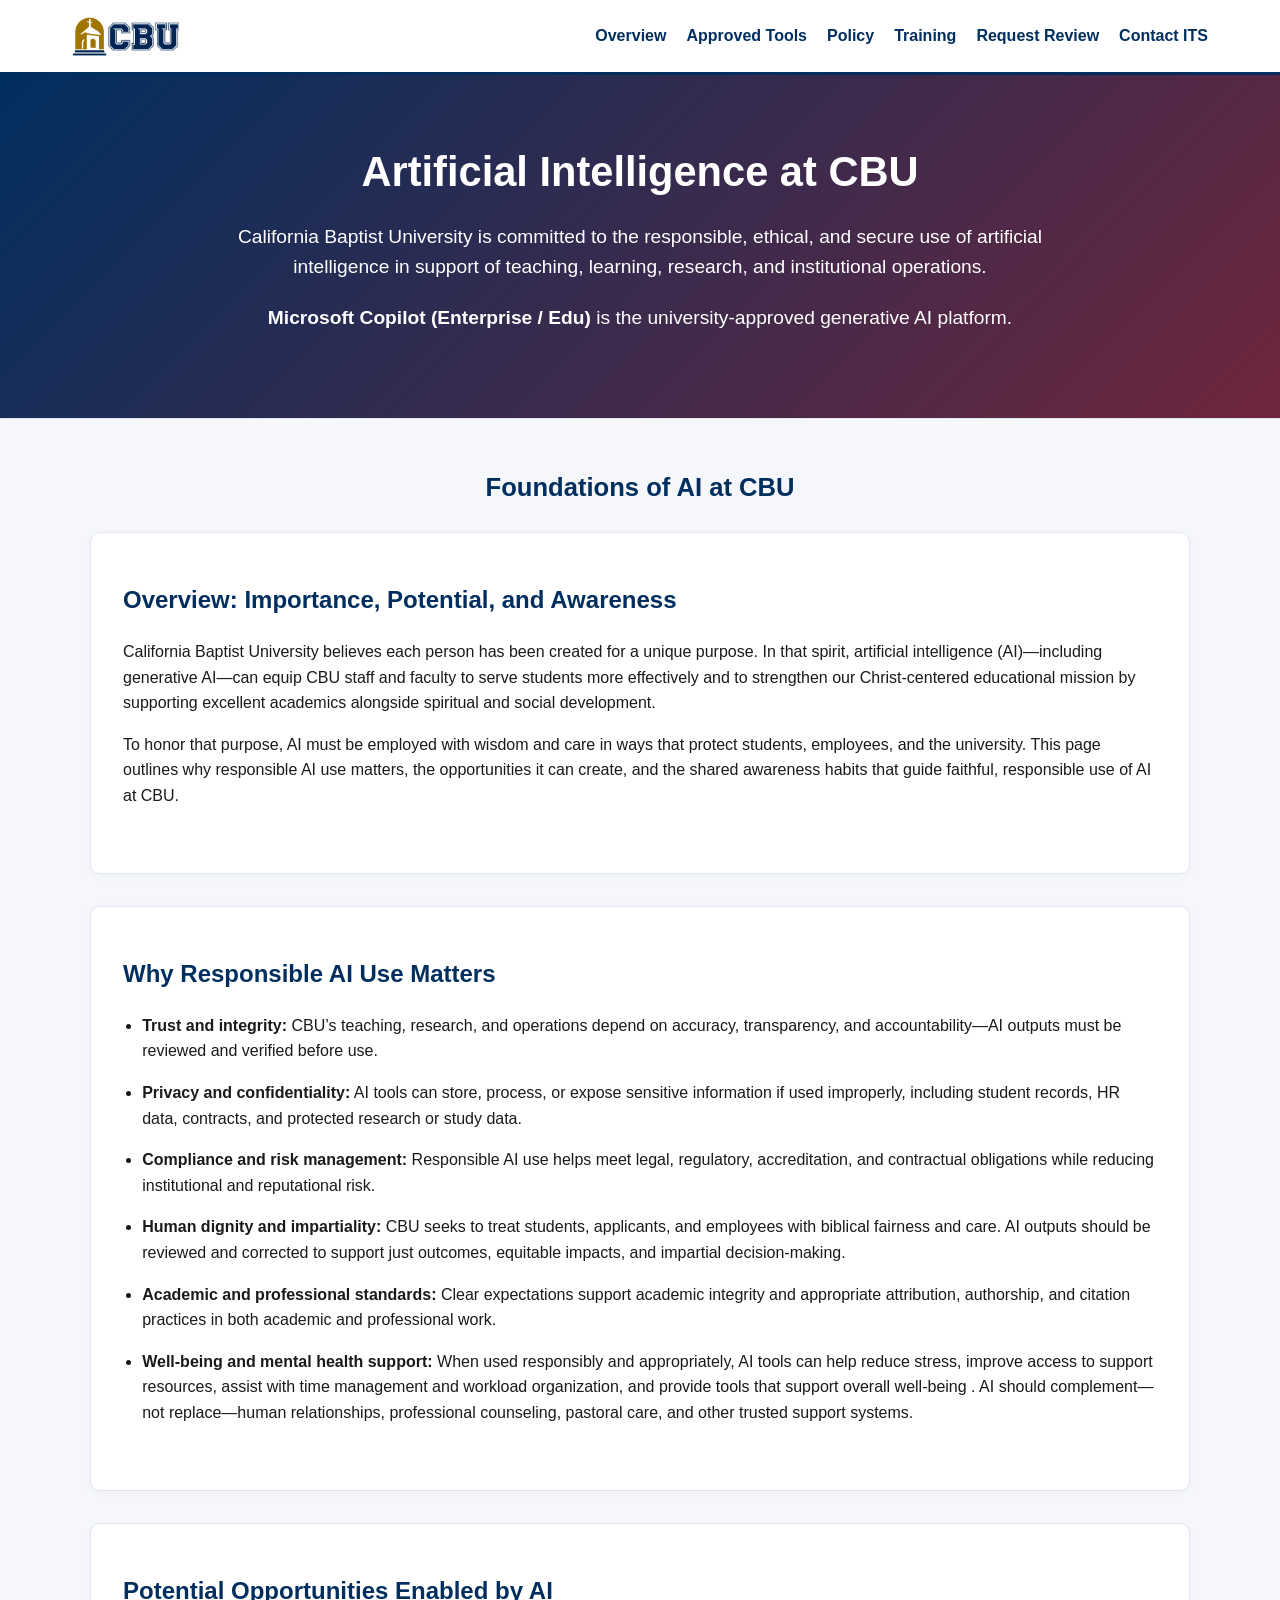
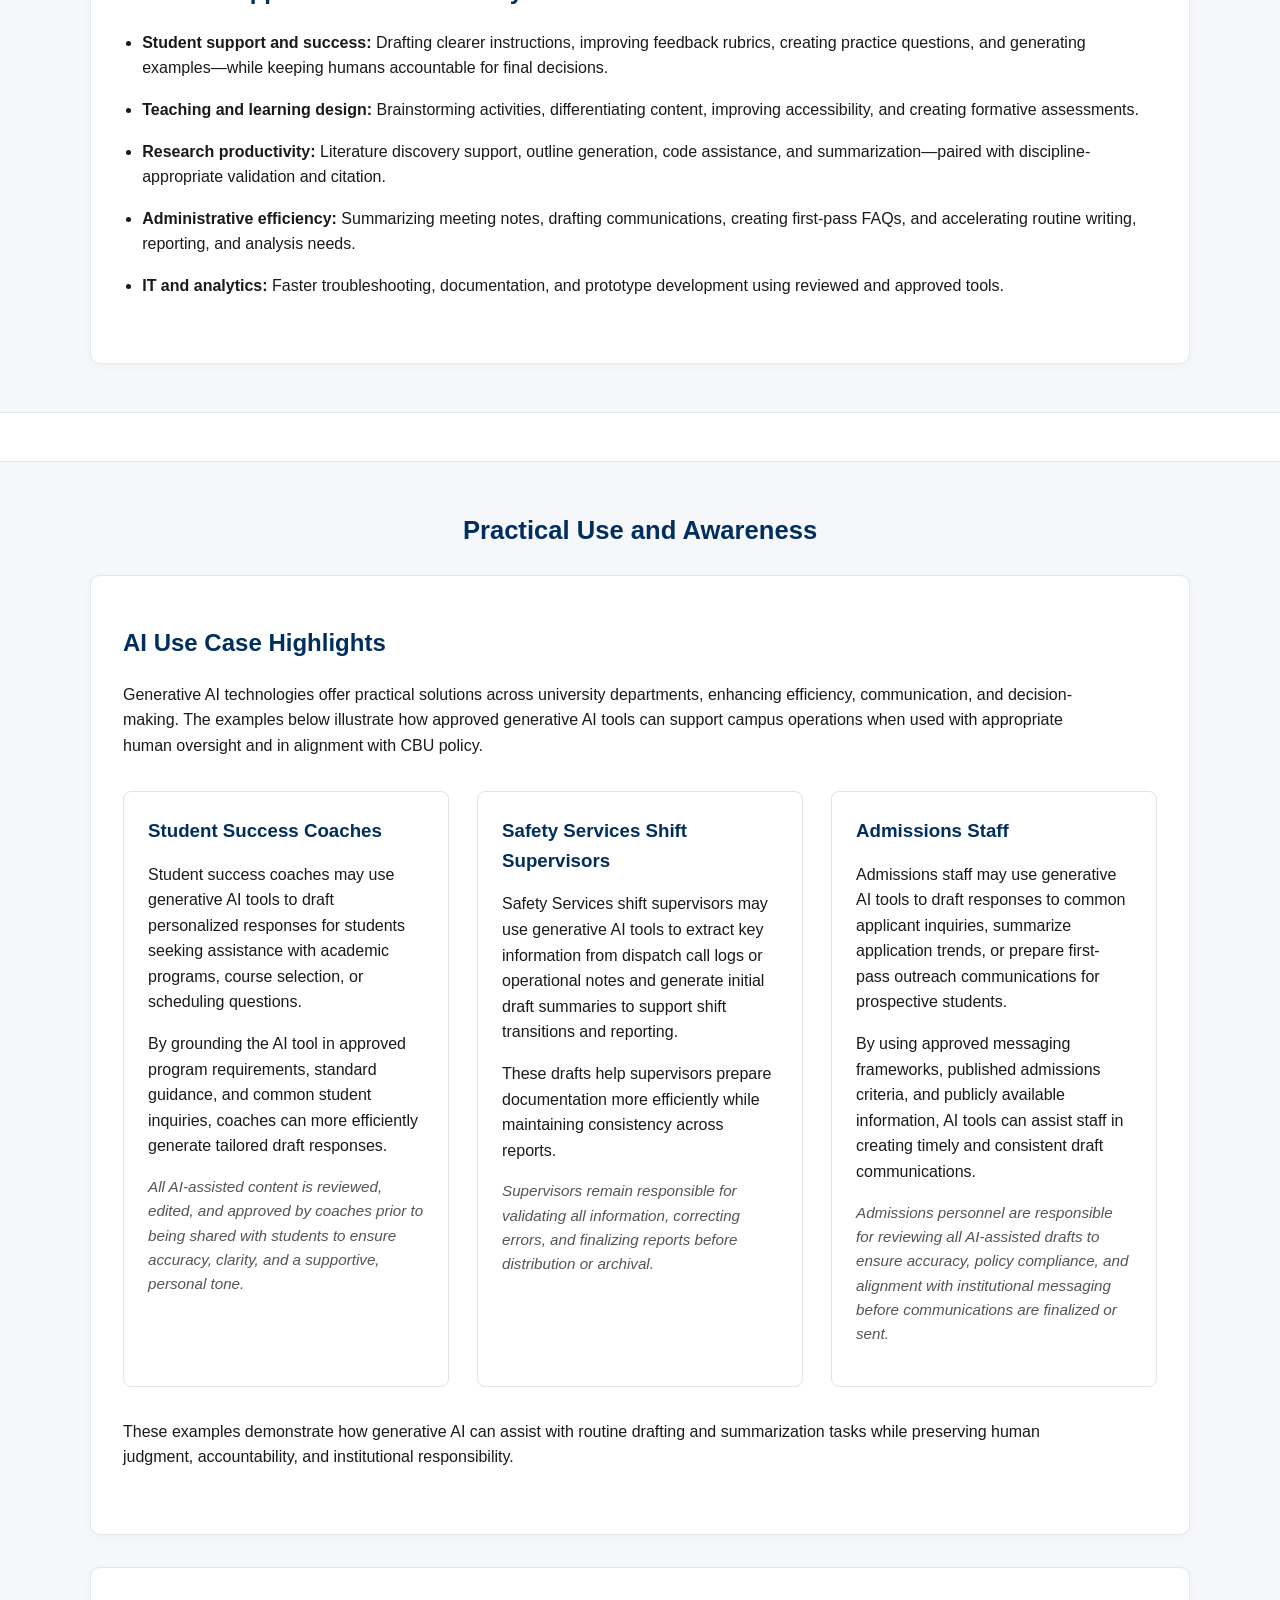
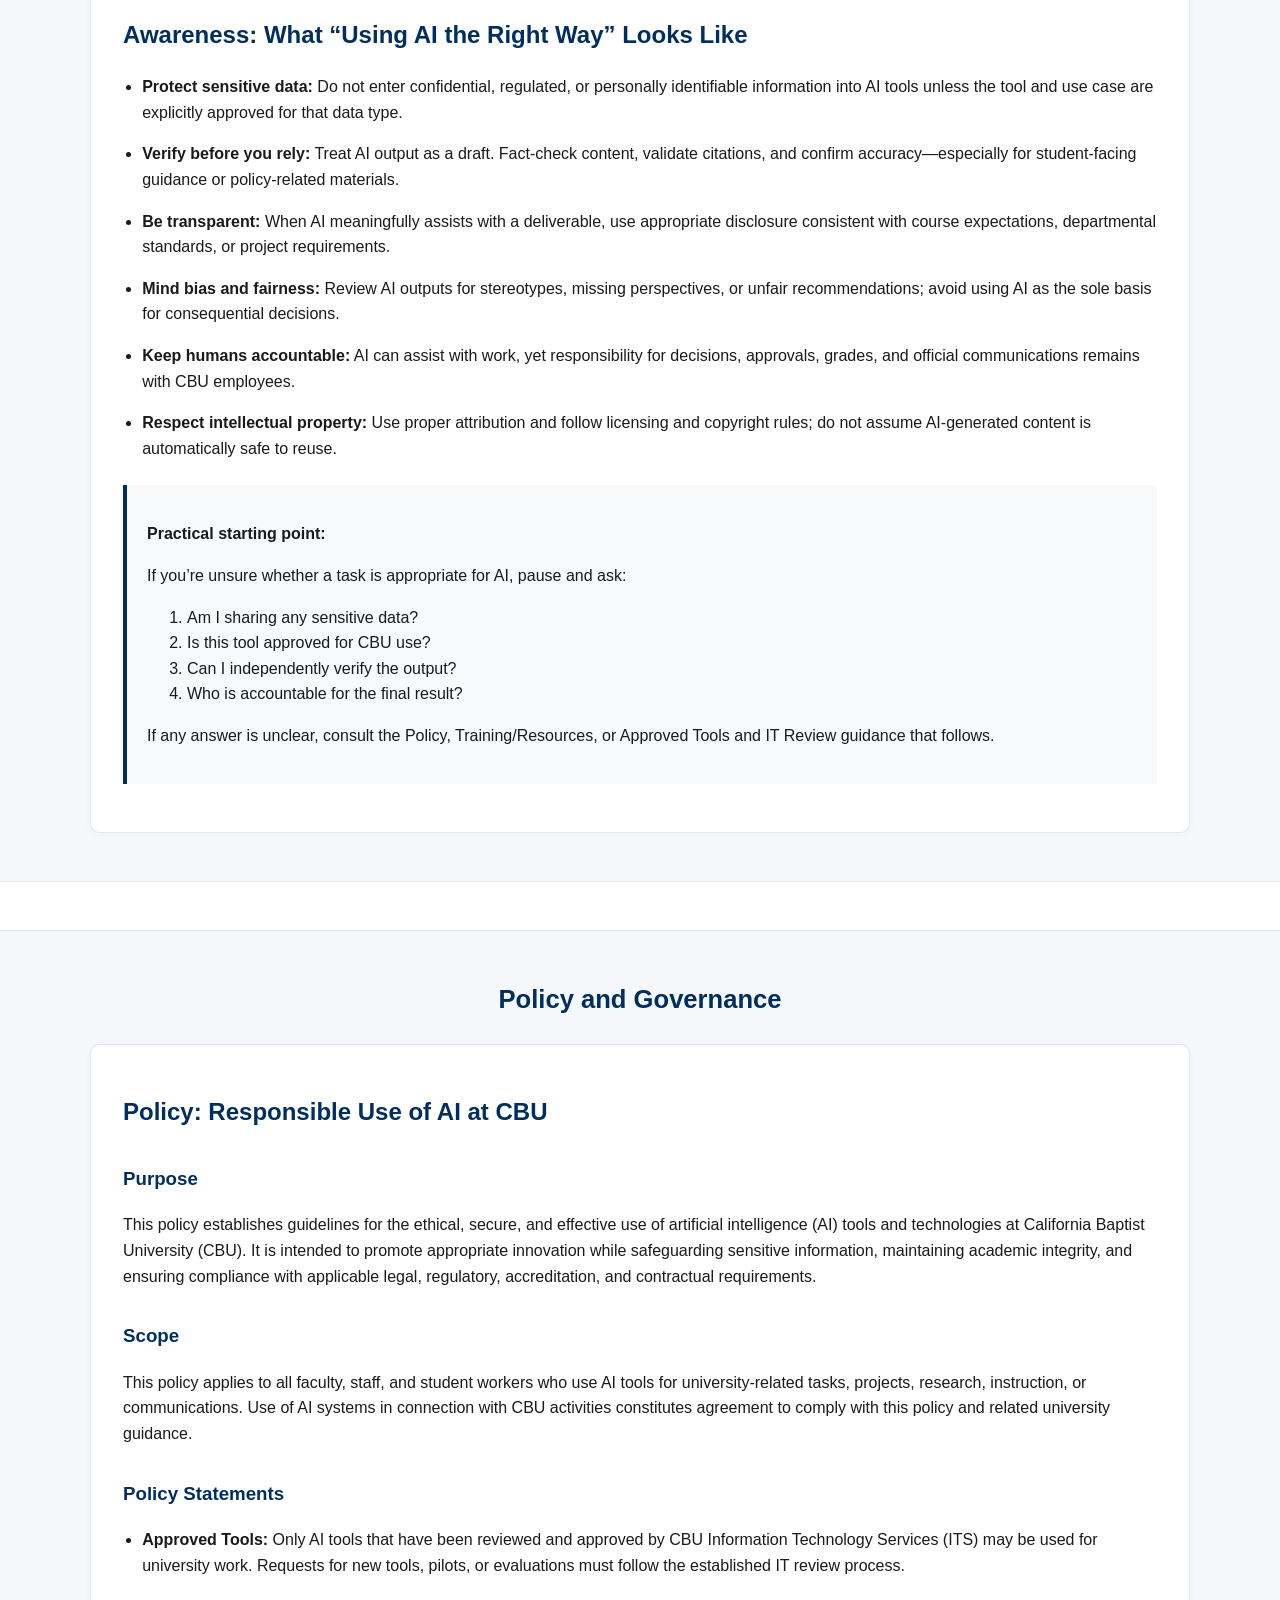
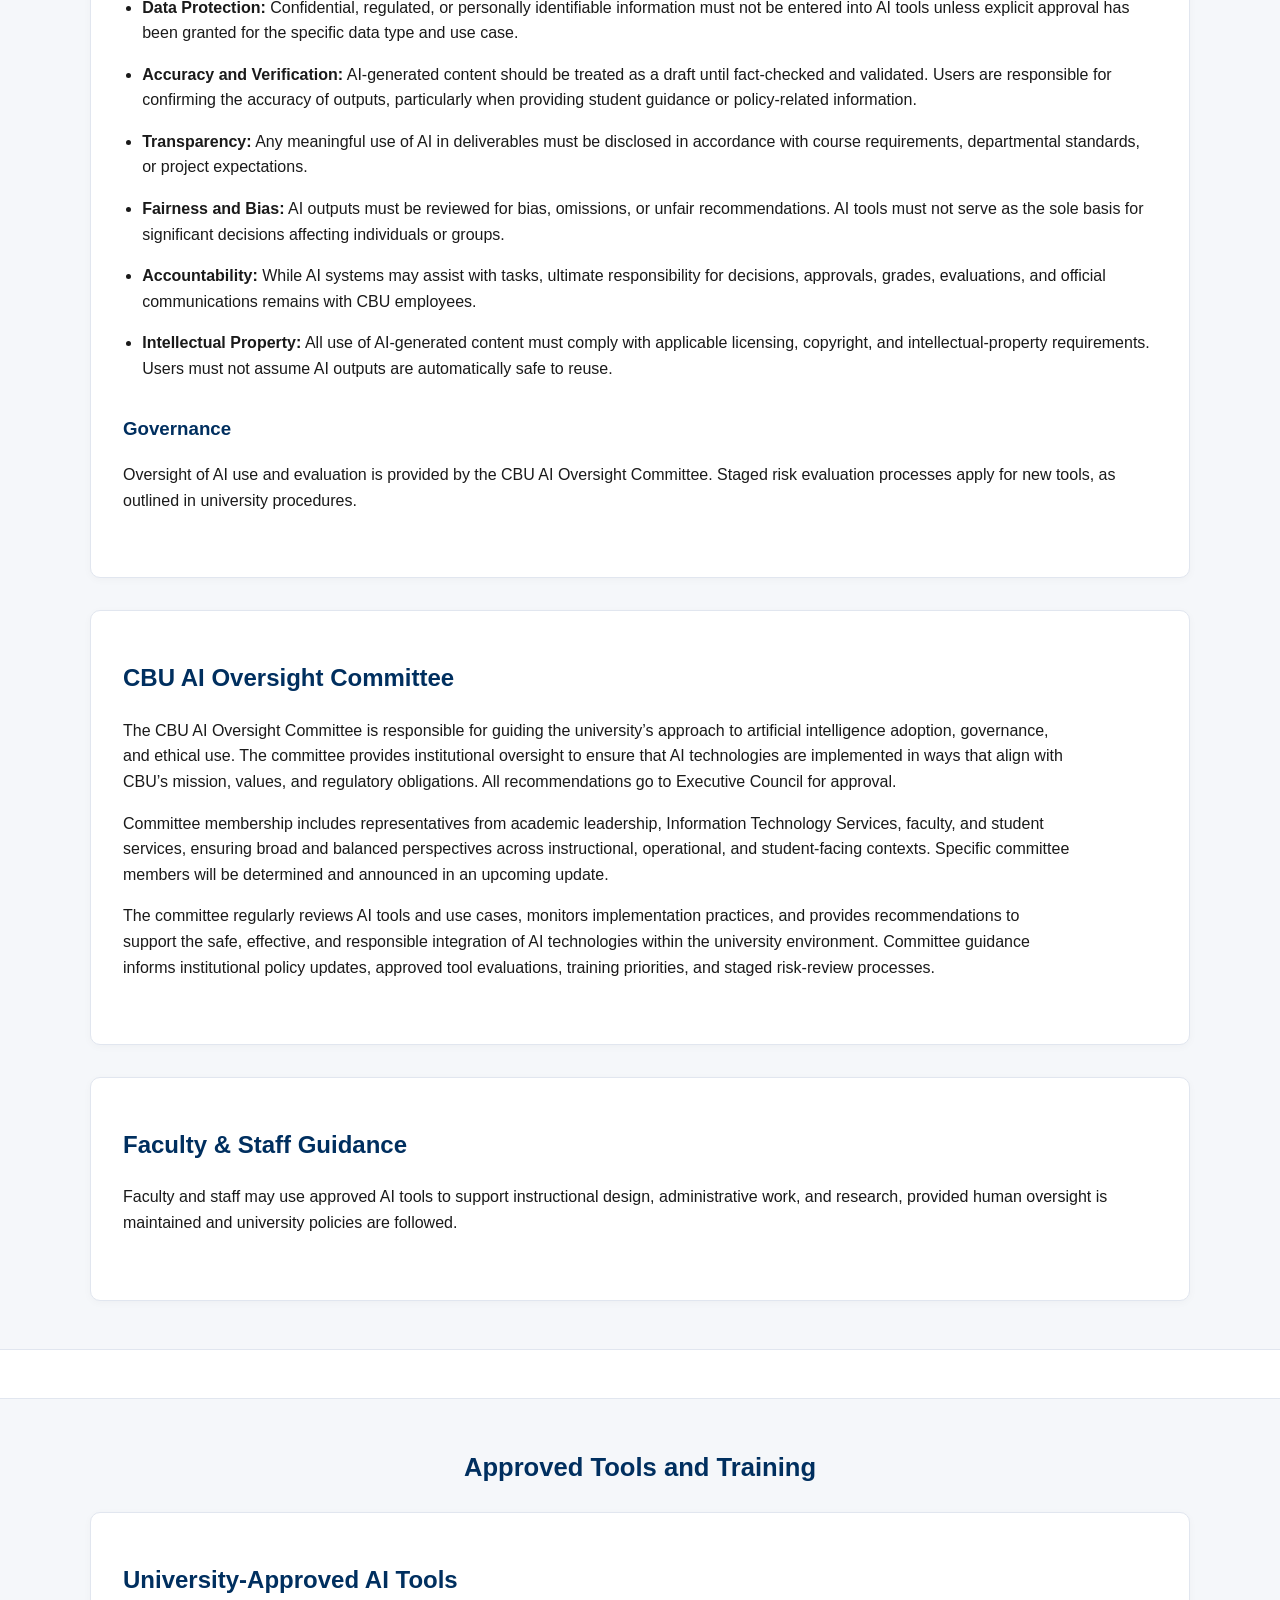
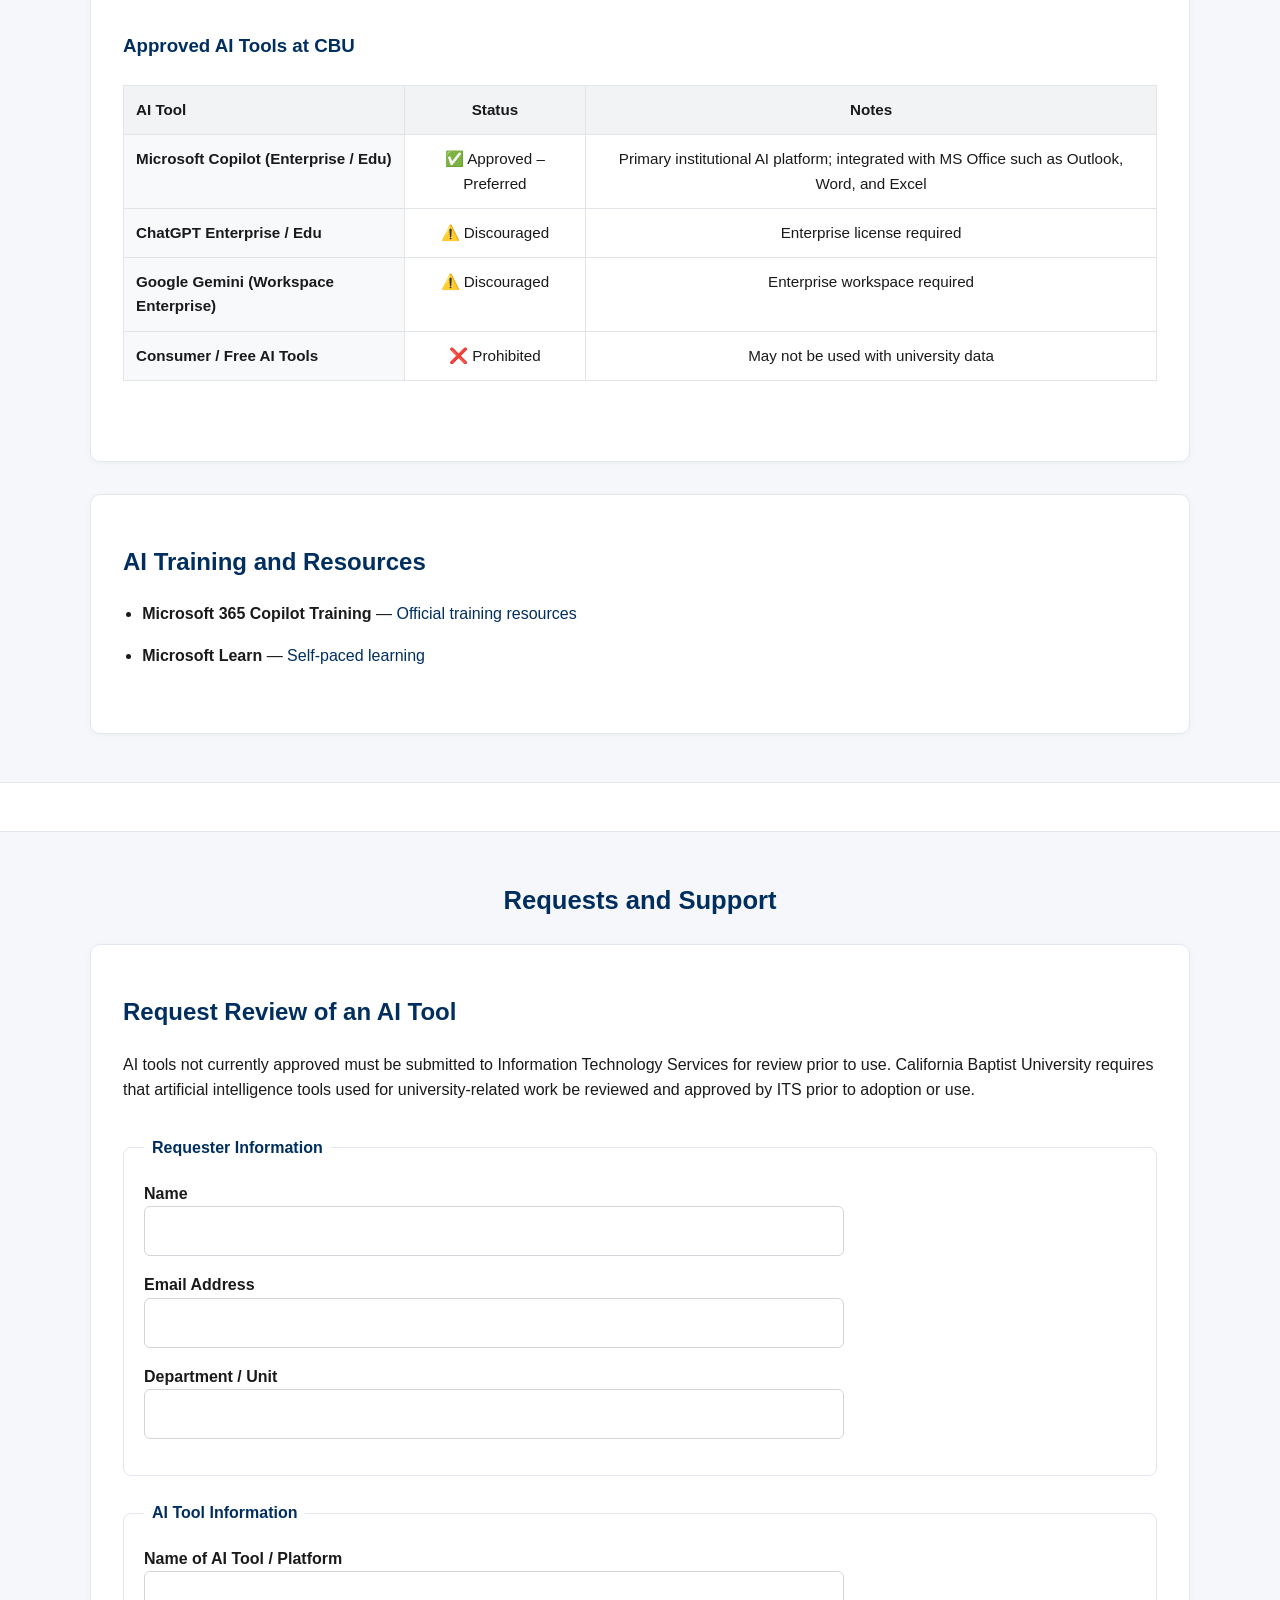
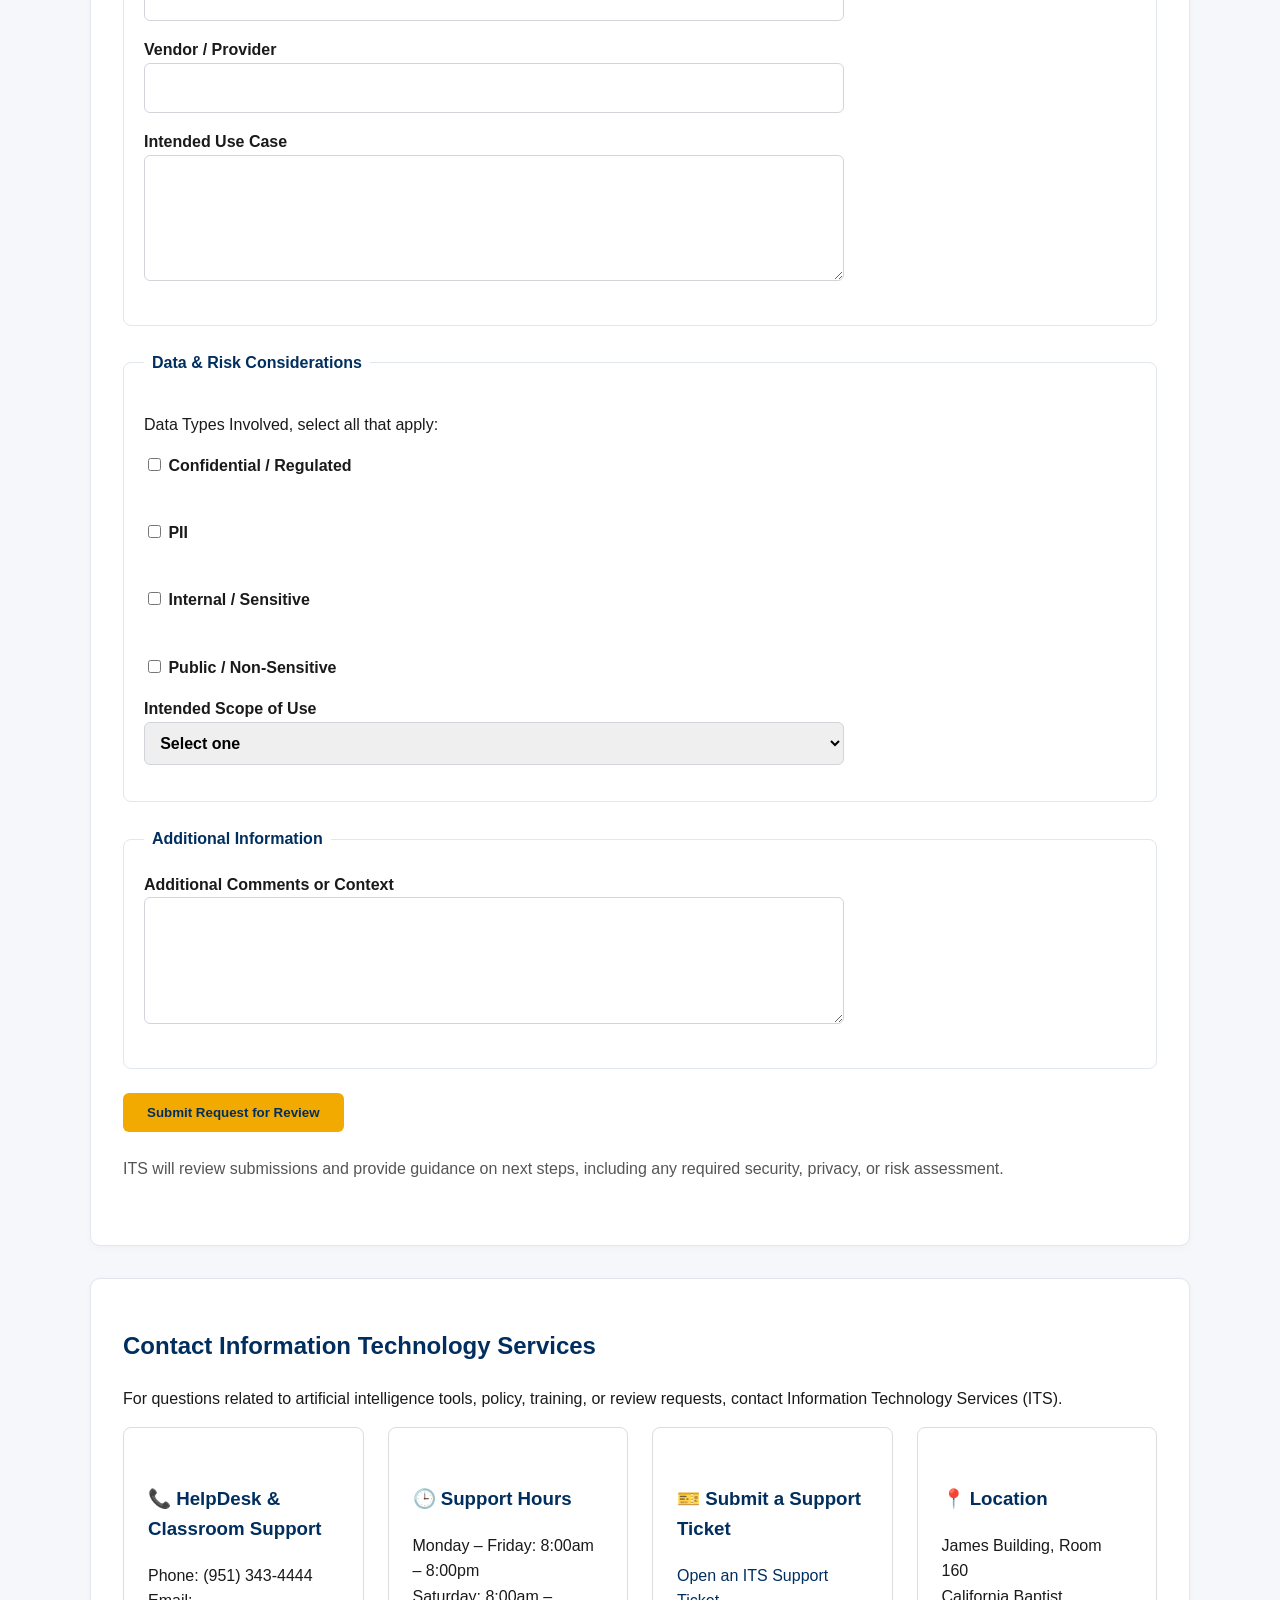
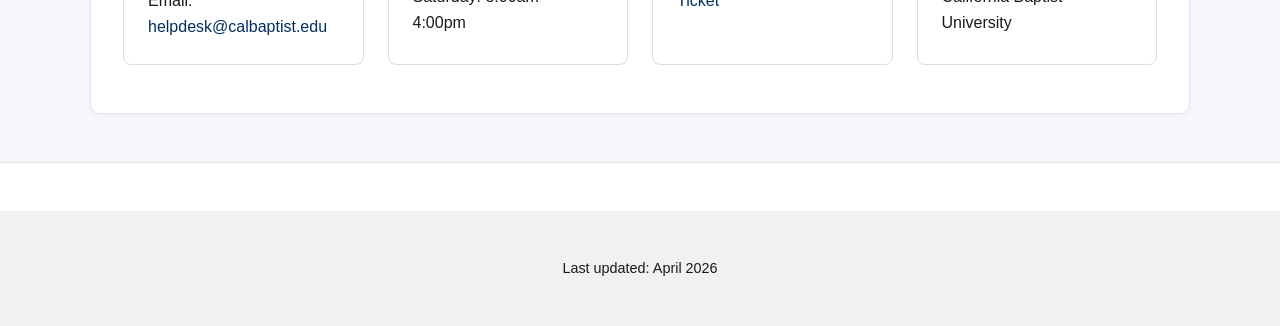
==== commit aa1d96af: "Refine well-being and mental health support description Updated wording for clarity and completeness" ====
--- a/index.html
+++ b/index.html
@@ -81,7 +81,7 @@
           <li><strong>Compliance and risk management:</strong> Responsible AI use helps meet legal, regulatory, accreditation, and contractual obligations while reducing institutional and reputational risk.</li>
           <li><strong>Human dignity and impartiality:</strong> CBU seeks to treat students, applicants, and employees with biblical fairness and care. AI outputs should be reviewed and corrected to support just outcomes, equitable impacts, and impartial decision-making.</li>
           <li><strong>Academic and professional standards:</strong> Clear expectations support academic integrity and appropriate attribution, authorship, and citation practices in both academic and professional work.</li>
-          <li><strong>Well-being and mental health support:</strong> When used responsibly and appropriately, AI tools can help reduce stress, improve access to support resources, assist with time management and workload organization, and promote overall well-being. AI should complement—not replace—human relationships, professional counseling, pastoral care, and other trusted support systems.</li>
+          <li><strong>Well-being and mental health support:</strong> When used responsibly and appropriately, AI tools can help reduce stress, improve access to support resources, assist with time management and workload organization, and provide tools that support overall well-being . AI should complement—not replace—human relationships, professional counseling, pastoral care, and other trusted support systems.</li>
         </ul>
       </section>
 
